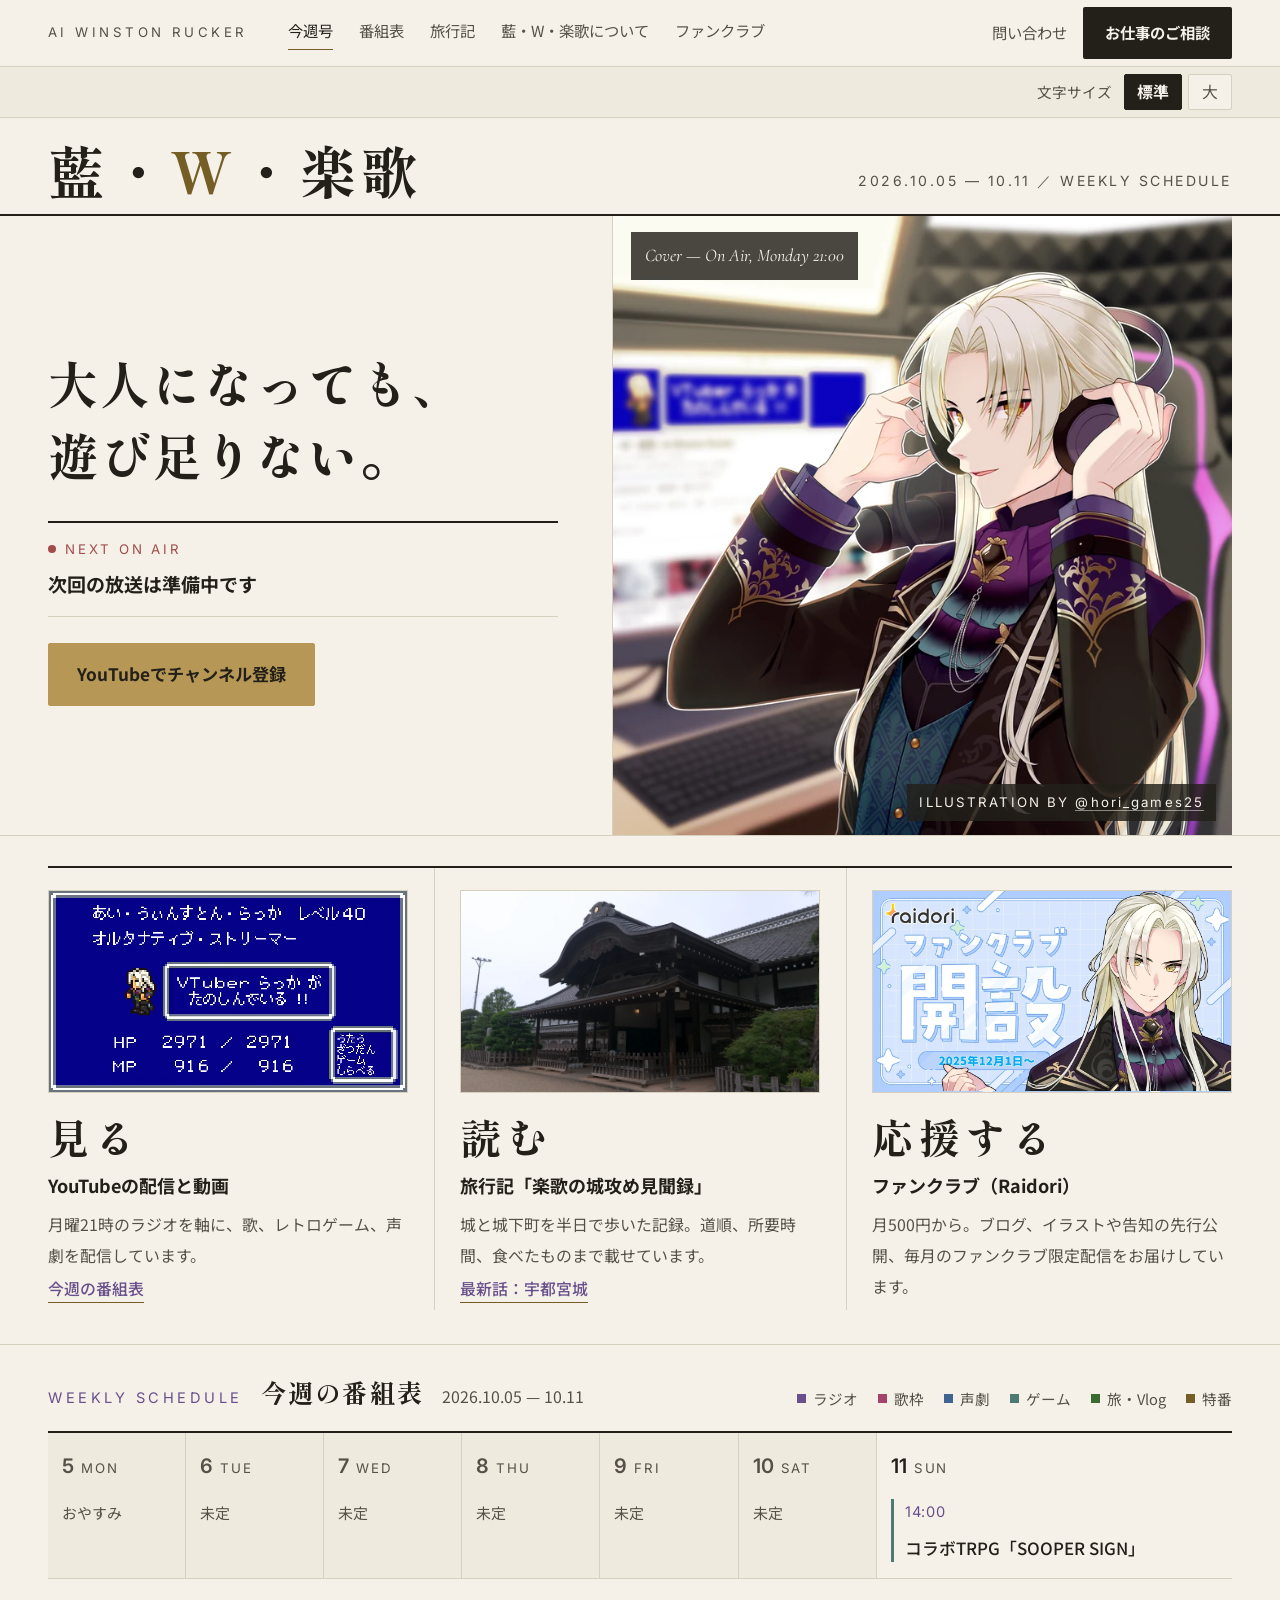
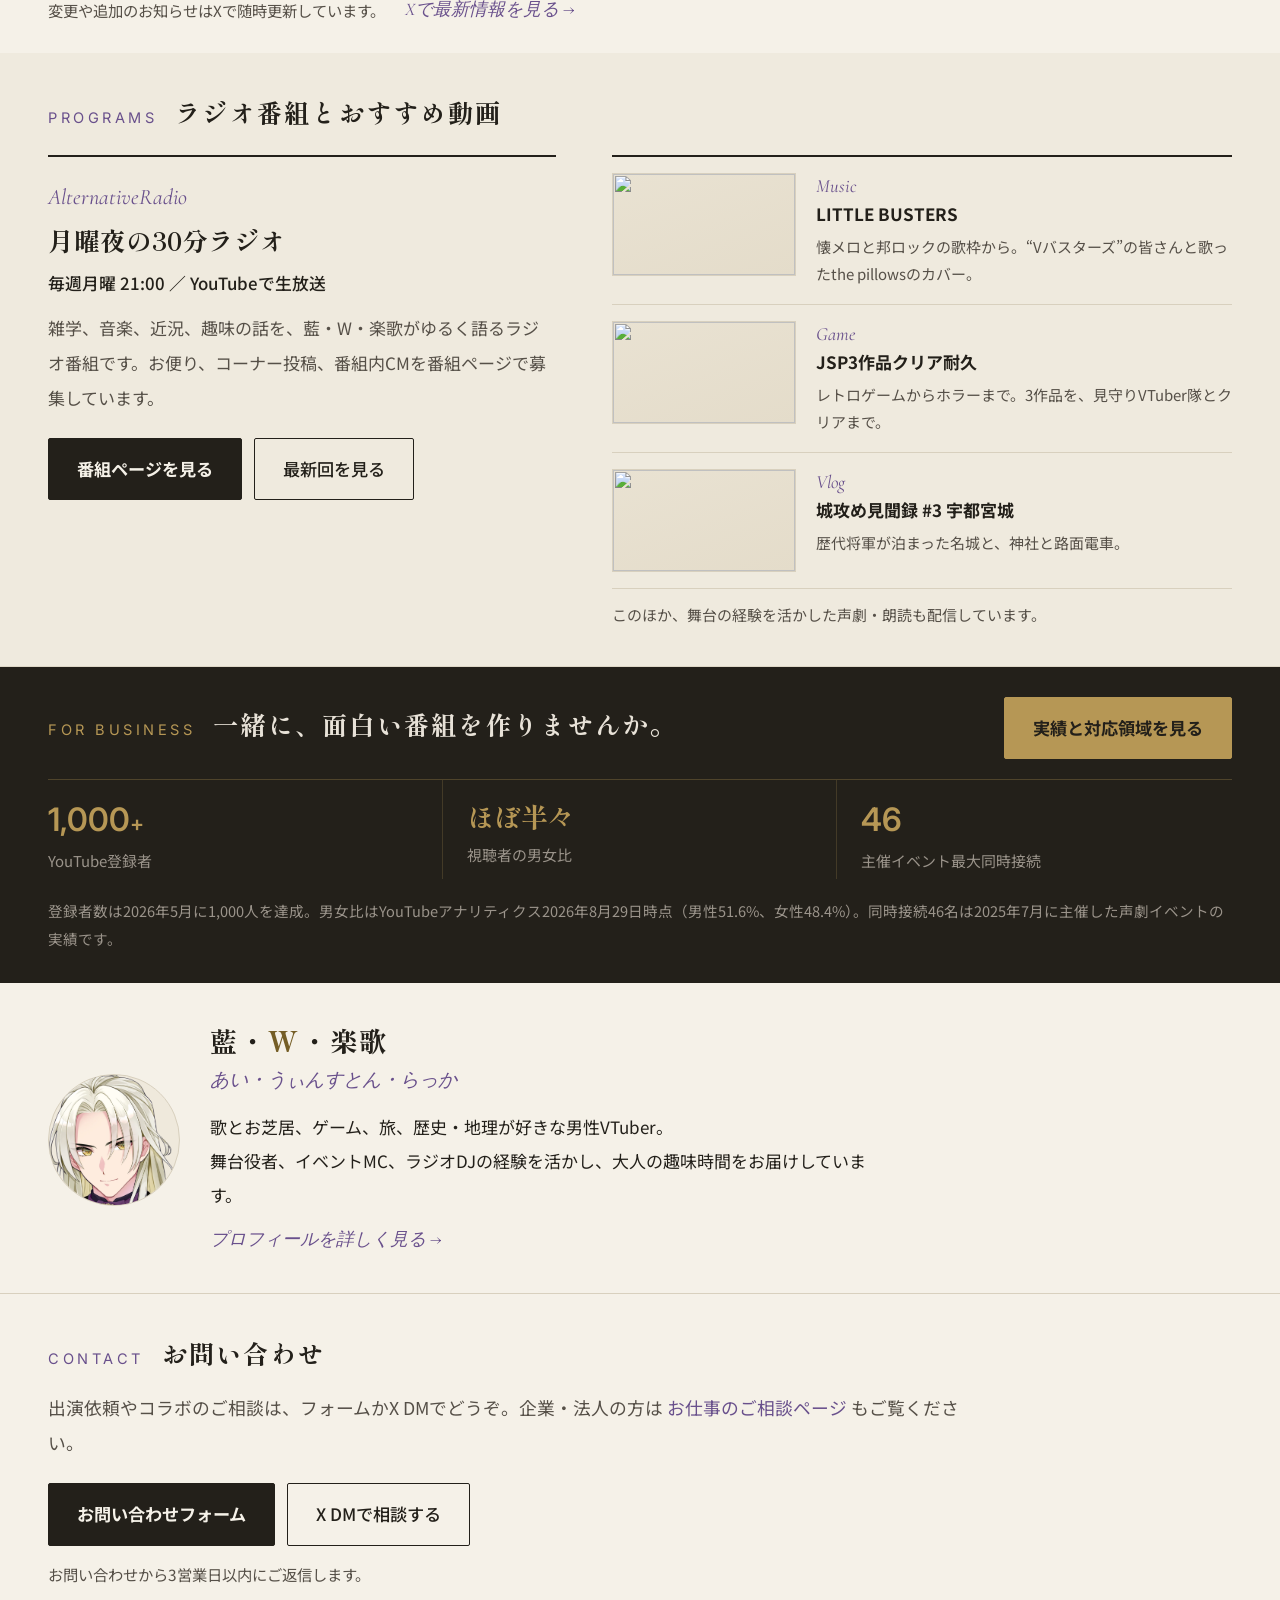
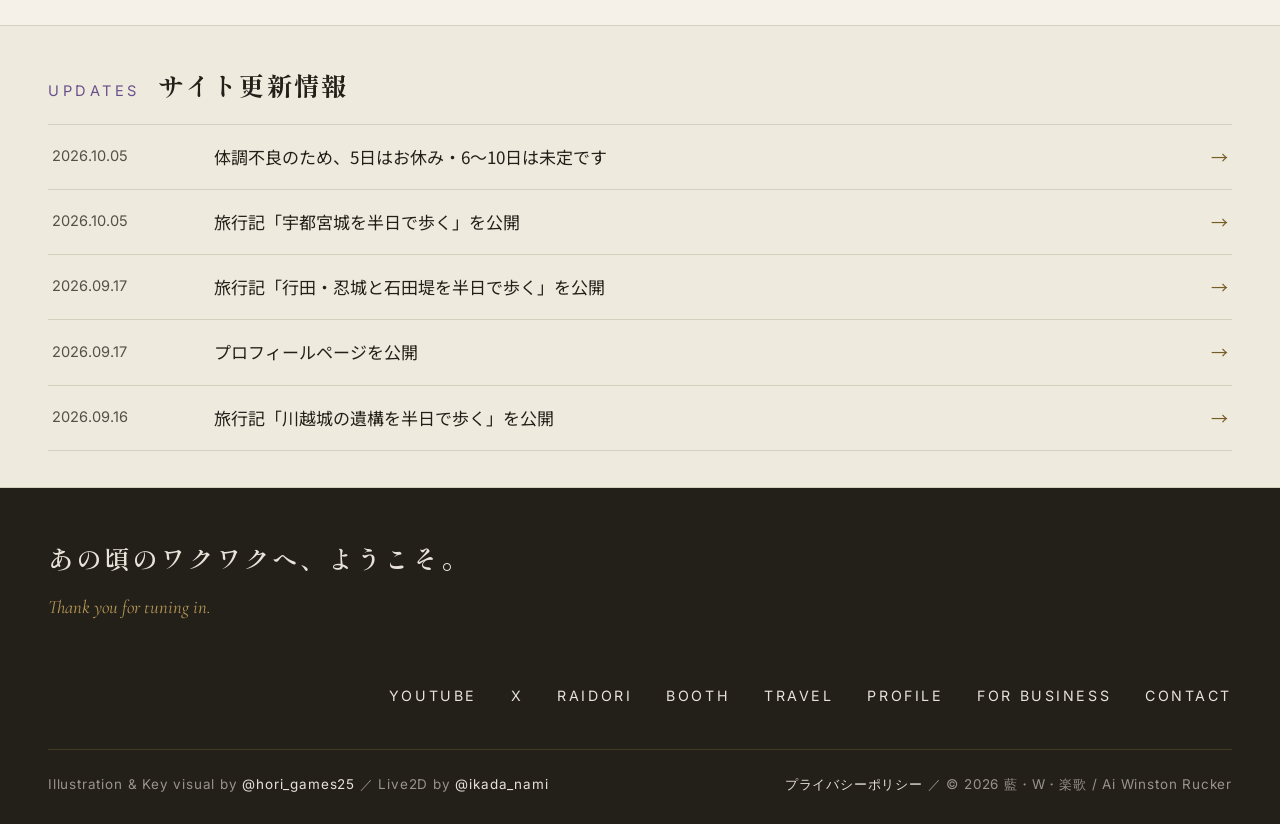
==== index.html @ 5902a78f "トップの見出し「番組と連載」を「ラジオ番組とおすすめ動画」に変更 Co-Authored-By: Claude Opus 5.5 <noreply@anthropic.com> Claude-Sess" ====
<!DOCTYPE html>
<html lang="ja">
<head>
<meta charset="UTF-8">
<meta name="viewport" content="width=device-width, initial-scale=1.0">

<!-- Google tag (gtag.js) -->
<script async src="https://www.googletagmanager.com/gtag/js?id=G-VVWD41VGYM"></script>
<script>
  window.dataLayer = window.dataLayer || [];
  function gtag(){ dataLayer.push(arguments); }
  gtag('js', new Date());
  gtag('config', 'G-VVWD41VGYM');
</script>

<title>藍・W・楽歌 Official Site ｜ 大人になっても、遊び足りない。</title>
<meta name="description" content="藍・W・楽歌（Ai Winston Rucker）は、ラジオ、ロックンロール、レトロゲーム、旅、歴史・地理をテーマに活動する男性VTuber / Virtual Entertainer。舞台役者、イベントMC、インターネットラジオDJの経験を活かし、大人の趣味時間を届けています。">
<link rel="canonical" href="https://iwrv.net/">

<link rel="icon" href="/favicon.ico" sizes="any">
<link rel="icon" type="image/png" sizes="32x32" href="/images/favicon-32x32.png">
<link rel="icon" type="image/png" sizes="512x512" href="/images/favicon.png">
<link rel="apple-touch-icon" sizes="180x180" href="/images/apple-touch-icon.png">

<meta property="og:type" content="website">
<meta property="og:title" content="藍・W・楽歌 Official Site ｜ 大人になっても、遊び足りない。">
<meta property="og:description" content="仕事終わりに、少しだけ寄り道を。歌、ラジオ、レトロゲーム、旅、歴史・地理を届けるVTuber・藍・W・楽歌の公式サイト。">
<meta property="og:image" content="https://iwrv.net/images/ogp-2026.jpg">
<meta property="og:image:width" content="1200">
<meta property="og:image:height" content="630">
<meta property="og:url" content="https://iwrv.net/">
<meta name="twitter:image" content="https://iwrv.net/images/ogp-2026.jpg">
<meta property="og:image:alt" content="ヘッドホンを付けてラジオ収録中の藍・W・楽歌">
<meta name="twitter:card" content="summary_large_image">
<meta name="twitter:site" content="@i_w_r_v">

<link rel="preconnect" href="https://fonts.googleapis.com">
<link rel="preconnect" href="https://fonts.gstatic.com" crossorigin>
<link href="https://fonts.googleapis.com/css2?family=Shippori+Mincho:wght@600;700;800&family=Cormorant+Garamond:ital,wght@0,500;0,600;1,400;1,500&family=Noto+Sans+JP:wght@400;500;700&family=Inter:wght@400;500;600;700&display=swap" rel="stylesheet">
<link rel="preload" as="image" href="images/cover-radio.webp" imagesrcset="images/cover-radio-sp.webp 760w, images/cover-radio.webp 1400w" imagesizes="(max-width:760px) 100vw, 44vw" fetchpriority="high">
<script>
/* 描画前に保存済みの文字サイズを当てる（切替時のちらつき防止） */
(function(){try{var v=localStorage.getItem('awr-fontsize');
if(v==='l')document.documentElement.setAttribute('data-fontsize','l');}catch(e){}})();
</script>
<link rel="stylesheet" href="assets/site.css">

<script type="application/ld+json">
{
  "@context": "https://schema.org",
  "@graph": [
    {
      "@type": "WebSite",
      "name": "藍・W・楽歌 Official Site",
      "alternateName": "大人になっても、遊び足りない。",
      "url": "https://iwrv.net/",
      "description": "藍・W・楽歌（Ai Winston Rucker）の公式サイト。ラジオ、ロックンロール、レトロゲーム、旅、歴史・地理をテーマに活動するVTuber / Virtual Entertainer。"
    },
    {
      "@type": "Person",
      "name": "藍・W・楽歌",
      "alternateName": "Ai Winston Rucker",
      "jobTitle": "Virtual Entertainer / VTuber",
      "url": "https://iwrv.net/",
      "image": "https://iwrv.net/images/ogp-2026.jpg",
      "description": "ラジオ、歌、レトロゲーム、旅、歴史・地理をテーマに活動する男性VTuber。舞台役者、イベントMC、インターネットラジオDJの経験を持つ。",
      "knowsAbout": ["ラジオ番組","音楽","レトロゲーム","声劇","日本史","地理","旅行"],
      "sameAs": [
        "https://x.com/i_w_r_v",
        "https://www.youtube.com/@i_w_r_v",
        "https://raidori.com/@i_w_r_v",
        "https://iwr-v.booth.pm/",
        "https://a1wruck3r2025.wixsite.com/irwv"
      ]
    },
    {
      "@type": "RadioSeries",
      "name": "AlternativeRadio",
      "url": "https://a1wruck3r2025.wixsite.com/irwv",
      "description": "毎週月曜21:00からYouTubeで生放送。雑学、音楽、近況、趣味の話をお届けする30分のトーク番組。"
    }
  ]
}
</script>
</head>

<body data-base="">

<a class="sr-only" href="#main">本文へスキップ</a>

<!-- ============ ナビ ============ -->
<header class="nav" id="siteNav" data-open="false">
  <div class="wrap nav-inner">
    <a class="nav-brand" href="/">AI WINSTON RUCKER</a>
    <button class="burger" type="button" aria-label="メニューを開く" aria-expanded="false" aria-controls="navMenu">
      <span></span><span></span><span></span>
    </button>
    <nav class="nav-menu" id="navMenu" aria-label="メインメニュー">
      <a href="#top" aria-current="page">今週号</a>
      <a href="#programme">番組表</a>
      <a href="travel/">旅行記</a>
      <a href="profile/">藍・W・楽歌について</a>
      <a href="https://raidori.com/@i_w_r_v" target="_blank" rel="noopener" data-analytics-event="raidori_nav_click">ファンクラブ</a>
      <a class="only-sp" href="business/" data-analytics-event="business_navsp_click">お仕事のご相談</a>
    </nav>
    <div class="nav-right">
      <a class="plain" href="#contact">問い合わせ</a>
      <a class="nav-cta" href="business/" data-analytics-event="business_nav_click">お仕事のご相談</a>
    </div>
  </div>
</header>

<!-- ============ 文字サイズ切替 ============ -->
<div class="fontsize-bar">
  <div class="wrap fontsize-inner">
    <span class="fontsize-label" id="fsLabel">文字サイズ</span>
    <div class="fontsize-ctrl" role="group" aria-labelledby="fsLabel">
      <button type="button" class="fs-btn" data-fontsize="m" aria-pressed="true">標準</button>
      <button type="button" class="fs-btn" data-fontsize="l" aria-pressed="false">大</button>
    </div>
  </div>
</div>

<main id="main">

<!-- ============ マストヘッド ============ -->
<section class="wrap masthead" id="top">
  <div class="masthead-inner">
    <h1>藍・<b>W</b>・楽歌</h1>
    <p class="issue" id="issueRange">2026.10.05 — 10.11 ／ WEEKLY SCHEDULE</p>
  </div>
</section>

<!-- ============ 表紙（一言・絵・主ボタン・次の放送だけ） ============ -->
<section class="wrap cover cover-top" aria-labelledby="coverTitle" data-hide-sticky>
  <div class="cover-copy">
    <h2 id="coverTitle">大人になっても、<br>遊び足りない。</h2>
    <div class="next-onair">
      <p class="lbl"><span class="lamp" aria-hidden="true"></span><span class="cap">NEXT ON AIR</span></p>
      <p class="val" id="nextOnAir">10.11 日 14:00 ／ コラボTRPG「SOOPER SIGN」</p>
    </div>
    <div class="cover-actions">
      <a class="btn btn-solid" href="https://www.youtube.com/@i_w_r_v?sub_confirmation=1" target="_blank" rel="noopener" data-analytics-event="youtube_subscribe_cover_click">YouTubeでチャンネル登録</a>
    </div>
  </div>

  <figure class="cover-photo">
    <picture>
      <source type="image/webp" srcset="images/cover-radio-sp.webp 760w, images/cover-radio.webp 1400w" sizes="(max-width:760px) 100vw, 44vw">
      <img src="images/cover-radio.jpg" srcset="images/cover-radio-sp.jpg 760w, images/cover-radio.jpg 1400w" sizes="(max-width:760px) 100vw, 44vw"
           width="1400" height="1400" fetchpriority="high" decoding="async"
           alt="スタジオでヘッドホンを直す藍・W・楽歌">
    </picture>
    <p class="cover-credit">ILLUSTRATION BY <a href="https://x.com/hori_games25" target="_blank" rel="noopener">@hori_games25</a></p>
    <figcaption class="cover-cap">Cover — On Air, Monday 21:00</figcaption>
  </figure>
</section>

<!-- ============ 3つの入口 ============ -->
<section class="wrap doors" id="doors" aria-labelledby="doorsTitle">
  <h2 class="sr-only" id="doorsTitle">藍・W・楽歌の楽しみ方</h2>
  <ul class="doors-list">
    <li class="door">
      <div class="door-fig"><img src="images/youtube-channel-art.webp" width="1200" height="675" loading="lazy" decoding="async" alt=""></div>
      <div class="door-body">
        <h3 class="door-verb">見る</h3>
        <p class="door-title"><a class="door-link" href="https://www.youtube.com/@i_w_r_v" target="_blank" rel="noopener" data-analytics-event="youtube_archive_click">YouTubeの配信と動画</a></p>
        <p class="door-text">月曜21時のラジオを軸に、歌、レトロゲーム、声劇を配信しています。</p>
        <a class="door-sub" href="#programme" data-analytics-event="entrance_schedule_click">今週の番組表</a>
      </div>
    </li>
    <li class="door">
      <div class="door-fig"><img src="images/castle/kawagoe/01-honmaru-goten.webp" width="1600" height="900" loading="lazy" decoding="async" alt=""></div>
      <div class="door-body">
        <h3 class="door-verb">読む</h3>
        <p class="door-title"><a class="door-link" href="travel/" data-analytics-event="travel_index_click">旅行記「楽歌の城攻め見聞録」</a></p>
        <p class="door-text">城と城下町を半日で歩いた記録。道順、所要時間、食べたものまで載せています。</p>
        <a class="door-sub" href="travel/castle/utsunomiya/" data-analytics-event="entrance_travel_latest_click">最新話：宇都宮城</a>
      </div>
    </li>
    <li class="door">
      <div class="door-fig"><img src="images/raidori-fanclub.webp" width="1200" height="675" loading="lazy" decoding="async" alt=""></div>
      <div class="door-body">
        <h3 class="door-verb">応援する</h3>
        <p class="door-title"><a class="door-link" href="https://raidori.com/@i_w_r_v" target="_blank" rel="noopener" data-analytics-event="raidori_cover_click">ファンクラブ（Raidori）</a></p>
        <p class="door-text">月500円から。ブログ、イラストや告知の先行公開、毎月のファンクラブ限定配信をお届けしています。</p>
      </div>
    </li>
  </ul>
</section>

<!-- ============ 番組表 ============ -->
<section class="wrap programme" id="programme" aria-labelledby="programmeTitle">
  <div class="sec-head" style="margin-bottom:18px;">
    <span class="eyebrow">Weekly Schedule</span>
    <h2 class="sec-title" id="programmeTitle">今週の番組表</h2>
    <span class="sec-note" id="weekPeriod">2026.10.05 — 10.11</span>
    <span class="legend">
      <span><i class="sw-radio" aria-hidden="true"></i>ラジオ</span>
      <span><i class="sw-sing" aria-hidden="true"></i>歌枠</span>
      <span><i class="sw-act" aria-hidden="true"></i>声劇</span>
      <span><i class="sw-game" aria-hidden="true"></i>ゲーム</span>
      <span><i class="sw-vlog" aria-hidden="true"></i>旅・Vlog</span>
      <span><i class="sw-sp" aria-hidden="true"></i>特番</span>
    </span>
  </div>

  <!-- PC：7列（放送のない日は細い列）。JSON取得失敗時はこの初期値がそのまま残る -->
  <div class="week" id="week">
    <div class="day off"><div class="day-head"><span class="d">5</span><span class="w">MON</span></div>
      <p class="off-txt">おやすみ</p></div>
    <div class="day off"><div class="day-head"><span class="d">6</span><span class="w">TUE</span></div>
      <p class="off-txt">未定</p></div>
    <div class="day off"><div class="day-head"><span class="d">7</span><span class="w">WED</span></div>
      <p class="off-txt">未定</p></div>
    <div class="day off"><div class="day-head"><span class="d">8</span><span class="w">THU</span></div>
      <p class="off-txt">未定</p></div>
    <div class="day off"><div class="day-head"><span class="d">9</span><span class="w">FRI</span></div>
      <p class="off-txt">未定</p></div>
    <div class="day off"><div class="day-head"><span class="d">10</span><span class="w">SAT</span></div>
      <p class="off-txt">未定</p></div>
    <div class="day"><div class="day-head"><span class="d">11</span><span class="w">SUN</span></div>
      <div class="prog game"><div class="time">14:00</div><div class="ttl">コラボTRPG「SOOPER SIGN」</div></div></div>
  </div>

  <!-- スマホ：放送のある日だけ並べ、おやすみ・未定は最後の1行にまとめる -->
  <ul class="week-list" id="weekList">
    <li><div class="row"><span class="date">11</span><span class="dow">SUN</span><span class="time">14:00</span><span class="ttl">コラボTRPG「SOOPER SIGN」</span><span class="dot sw-game" aria-hidden="true"></span></div></li>
    <li class="off rest"><div class="row"><span class="lbl">ほかの日</span><span class="ttl">5日 おやすみ ／ 6〜10日 未定</span></div></li>
  </ul>

  <div class="programme-foot">
    <p>変更や追加のお知らせはXで随時更新しています。</p>
    <a class="more" href="https://x.com/i_w_r_v" target="_blank" rel="noopener" data-analytics-event="x_schedule_click">Xで最新情報を見る</a>
  </div>
</section>

<!-- ============ ラジオ番組とおすすめ動画（看板番組・連載・おすすめを統合） ============ -->
<section class="section tint wrap" id="radio" aria-labelledby="radioTitle">
  <div class="sec-head" style="margin-bottom:22px;">
    <span class="eyebrow">Programs</span>
    <h2 class="sec-title" id="radioTitle">ラジオ番組とおすすめ動画</h2>
  </div>
  <div class="shows">
    <div class="show-main">
      <p class="en">AlternativeRadio</p>
      <h3>月曜夜の30分ラジオ</h3>
      <p class="show-when">毎週月曜 21:00 ／ YouTubeで生放送</p>
      <p class="body">雑学、音楽、近況、趣味の話を、藍・W・楽歌がゆるく語るラジオ番組です。お便り、コーナー投稿、番組内CMを番組ページで募集しています。</p>
      <div class="cover-actions">
        <a class="btn btn-ink" href="https://a1wruck3r2025.wixsite.com/irwv" target="_blank" rel="noopener" data-analytics-event="radio_program_click">番組ページを見る</a>
        <a class="btn btn-line" href="https://www.youtube.com/@i_w_r_v" target="_blank" rel="noopener" data-analytics-event="radio_youtube_click">最新回を見る</a>
      </div>
    </div>
    <div class="show-side">
      <ul class="show-list">
        <li>
          <a class="card-link show" href="https://youtu.be/zljBCXmJz9M" target="_blank" rel="noopener" data-analytics-event="recommend_littlebusters_click">
            <div class="thumb"><img src="https://i.ytimg.com/vi/zljBCXmJz9M/hqdefault.jpg" width="480" height="360" loading="lazy" decoding="async" alt=""></div>
            <div>
              <p class="en">Music</p>
              <h3>LITTLE BUSTERS</h3>
              <p class="body">懐メロと邦ロックの歌枠から。“Vバスターズ”の皆さんと歌ったthe pillowsのカバー。</p>
            </div>
          </a>
        </li>
        <li>
          <a class="card-link show" href="https://youtu.be/Vt88WMTThaM" target="_blank" rel="noopener" data-analytics-event="recommend_jsp_click">
            <div class="thumb"><img src="https://i.ytimg.com/vi/Vt88WMTThaM/hqdefault.jpg" width="480" height="360" loading="lazy" decoding="async" alt=""></div>
            <div>
              <p class="en">Game</p>
              <h3>JSP3作品クリア耐久</h3>
              <p class="body">レトロゲームからホラーまで。3作品を、見守りVTuber隊とクリアまで。</p>
            </div>
          </a>
        </li>
        <li>
          <a class="card-link show" href="travel/castle/utsunomiya/" data-analytics-event="recommend_vlog_utsunomiya_click">
            <div class="thumb"><img src="https://i.ytimg.com/vi/EUsGtOLwHx0/hqdefault.jpg" width="480" height="360" loading="lazy" decoding="async" alt=""></div>
            <div>
              <p class="en">Vlog</p>
              <h3>城攻め見聞録 #3 宇都宮城</h3>
              <p class="body">歴代将軍が泊まった名城と、神社と路面電車。</p>
            </div>
          </a>
        </li>
      </ul>
      <p class="show-note">このほか、舞台の経験を活かした声劇・朗読も配信しています。</p>
    </div>
  </div>
</section>

<!-- ============ 企業向け帯 ============ -->
<section class="band-dark" aria-labelledby="bizBandTitle">
  <div class="wrap" style="padding-top:30px; padding-bottom:30px;">
    <div class="sec-head" style="margin-bottom:20px;">
      <span class="eyebrow">For Business</span>
      <h2 class="sec-title" id="bizBandTitle" style="color:var(--text-d);">一緒に、面白い番組を作りませんか。</h2>
      <a class="btn btn-solid biz-btn" href="business/" data-analytics-event="business_band_click">実績と対応領域を見る</a>
    </div>
    <div class="stats stats-3">
      <div class="stat"><p class="v">1,000<span style="font-size:.66em;">+</span></p><p class="k">YouTube登録者</p></div>
      <div class="stat"><p class="v jp">ほぼ半々</p><p class="k">視聴者の男女比</p></div>
      <div class="stat"><p class="v">46</p><p class="k">主催イベント最大同時接続</p></div>
    </div>
    <p class="band-note">登録者数は2026年5月に1,000人を達成。男女比はYouTubeアナリティクス2026年8月29日時点（男性51.6%、女性48.4%）。同時接続46名は2025年7月に主催した声劇イベントの実績です。</p>
  </div>
</section>

<!-- ============ プロフィール（詳しくは /profile/） ============ -->
<section class="section wrap profile-mini" id="profile" aria-labelledby="profileTitle">
  <div class="profile-avatar">
    <img src="images/face.webp" width="683" height="720" loading="lazy" decoding="async" alt="藍・W・楽歌の顔">
  </div>
  <div>
    <h2 class="profile-name" id="profileTitle">藍・<b>W</b>・楽歌</h2>
    <p class="profile-kana">あい・うぃんすとん・らっか</p>
    <p class="profile-mini-lead">歌とお芝居、ゲーム、旅、歴史・地理が好きな男性VTuber。<br>舞台役者、イベントMC、ラジオDJの経験を活かし、大人の趣味時間をお届けしています。</p>
    <p class="profile-mini-more"><a class="more" href="profile/" data-analytics-event="profile_page_click">プロフィールを詳しく見る</a></p>
  </div>
</section>

<!-- ============ 問い合わせ ============ -->
<section class="section wrap" id="contact" aria-labelledby="contactTitle">
  <div class="sec-head" style="margin-bottom:16px;">
    <span class="eyebrow">Contact</span>
    <h2 class="sec-title" id="contactTitle">お問い合わせ</h2>
  </div>
  <p class="contact-lead">出演依頼やコラボのご相談は、フォームかX DMでどうぞ。企業・法人の方は <a href="business/">お仕事のご相談ページ</a> もご覧ください。</p>
  <div class="cover-actions" style="margin-top:22px;">
    <a class="btn btn-ink" href="https://forms.gle/tPc6XtXfbnA2iaT76" target="_blank" rel="noopener" data-analytics-event="contact_form_click">お問い合わせフォーム</a>
    <a class="btn btn-line" href="https://x.com/i_w_r_v" target="_blank" rel="noopener" data-analytics-event="contact_x_dm_click">X DMで相談する</a>
  </div>
  <p style="font-size:.902rem; color:var(--muted-p); margin-top:14px;">お問い合わせから3営業日以内にご返信します。</p>
</section>

<!-- ============ 更新情報 ============ -->
<section class="section updates wrap" id="site-updates" aria-labelledby="updatesTitle">
  <div class="sec-head" style="margin-bottom:18px;">
    <span class="eyebrow">Updates</span>
    <h2 class="sec-title" id="updatesTitle">サイト更新情報</h2>
  </div>
  <ul class="updates-list" id="updatesList">
    <li><a href="#programme"><time datetime="2026-10-05">2026.10.05</time><span>体調不良のため、5日はお休み・6〜10日は未定です</span><span class="arrow" aria-hidden="true">→</span></a></li>
    <li><a href="travel/castle/utsunomiya/"><time datetime="2026-10-05">2026.10.05</time><span>旅行記「宇都宮城を半日で歩く」を公開</span><span class="arrow" aria-hidden="true">→</span></a></li>
    <li><a href="travel/castle/oshi/"><time datetime="2026-09-17">2026.09.17</time><span>旅行記「行田・忍城と石田堤を半日で歩く」を公開</span><span class="arrow" aria-hidden="true">→</span></a></li>
    <li><a href="profile/"><time datetime="2026-09-17">2026.09.17</time><span>プロフィールページを公開</span><span class="arrow" aria-hidden="true">→</span></a></li>
    <li><a href="travel/castle/kawagoe/"><time datetime="2026-09-16">2026.09.16</time><span>旅行記「川越城の遺構を半日で歩く」を公開</span><span class="arrow" aria-hidden="true">→</span></a></li>
  </ul>
</section>

</main>

<!-- ============ フッター ============ -->
<footer class="foot">
  <div class="wrap">
    <div class="foot-top">
      <div>
        <p class="foot-copy">あの頃のワクワクへ、ようこそ。</p>
        <p class="foot-en">Thank you for tuning in.</p>
      </div>
      <nav class="foot-links" aria-label="フッターメニュー">
        <a href="https://www.youtube.com/@i_w_r_v" target="_blank" rel="noopener" data-analytics-event="youtube_footer_click">YouTube</a>
        <a href="https://x.com/i_w_r_v" target="_blank" rel="noopener" data-analytics-event="x_footer_click">X</a>
        <a href="https://raidori.com/@i_w_r_v" target="_blank" rel="noopener" data-analytics-event="raidori_footer_click">Raidori</a>
        <a href="https://iwr-v.booth.pm/" target="_blank" rel="noopener" data-analytics-event="booth_footer_click">BOOTH</a>
        <a href="travel/" data-analytics-event="travel_footer_click">Travel</a>
        <a href="profile/" data-analytics-event="profile_footer_click">Profile</a>
        <a href="business/" data-analytics-event="business_footer_click">For Business</a>
        <a href="#contact" data-analytics-event="contact_footer_click">Contact</a>
      </nav>
    </div>
    <div class="foot-bottom">
      <span>Illustration &amp; Key visual by <a href="https://x.com/hori_games25" target="_blank" rel="noopener" data-analytics-event="illustrator_keyvisual_click">@hori_games25</a> ／ Live2D by <a href="https://x.com/ikada_nami" target="_blank" rel="noopener">@ikada_nami</a></span>
      <span><a href="privacy/">プライバシーポリシー</a> ／ © 2026 藍・W・楽歌 / Ai Winston Rucker</span>
    </div>
  </div>
</footer>

<!-- ============ スマホ固定CTA ============ -->
<div class="sticky-cta">
  <a class="btn btn-ink" href="https://www.youtube.com/@i_w_r_v/streams" target="_blank" rel="noopener" data-analytics-event="youtube_sticky_click">今週の放送を見る</a>
  <a class="btn btn-line" href="business/" data-analytics-event="business_sticky_click">お仕事のご相談</a>
</div>

<script src="assets/site.js" defer></script>
</body>
</html>
---- assets/site.css ----
@charset "UTF-8";
/* ==========================================================================
   藍・W・楽歌 Official Site — 共通スタイル
   週刊番組誌レイアウト（トップ / 企業向けページ 共通）
   ========================================================================== */

:root{
  /* 紙面 */
  --paper:      #F5F1E8;
  --paper-2:    #EFEADE;
  --paper-3:    #E4DCCA;
  --ink:        #23201A;
  --muted-p:    #565048;   /* 紙面の副次テキスト（紙地7.07:1 / tint 6.63:1） */
  --hair-p:     #D8D0BE;

  /* ダーク面 */
  --dark:       #23201A;
  --dark-2:     #1B1915;
  --text-d:     #E8E2D8;
  --muted-d:    #9A938A;
  --hair-d:     rgba(182,151,85,.30);
  --hair-d-2:   rgba(182,151,85,.22);

  /* アクセント */
  --purple:     #69508C;
  --gold:       #B69755;   /* ダーク面・塗りボタン用 */
  --gold-ink:   #755E26;   /* 紙面の文字・細い線用（紙地5.50:1 / tint 5.17:1 / paper-3 4.55:1） */
  --rose:       #A3456B;   /* 番組表：歌枠（紙地で5.15:1） */
  --blue:       #3F6491;   /* 番組表：声劇（紙地で5.41:1） */
  --moss:       #3A6B30;   /* 番組表：旅・Vlog（紙地で5.60:1） */
  --teal:       #4F7A73;
  --danger-p:   #A34B4B;   /* 紙面のOn Air赤（紙地で5.1:1） */
  --danger-d:   #CE7676;   /* ダーク面のOn Air赤 */

  --f-mincho: "Shippori Mincho", "Yu Mincho", "YuMincho", serif;
  --f-en:     "Cormorant Garamond", Georgia, serif;
  --f-body:   "Noto Sans JP", system-ui, sans-serif;
  --f-num:    "Inter", system-ui, sans-serif;

  --container: 1440px;
  --pad: 48px;
}

*{ box-sizing:border-box; }
/* 文字サイズ：既定は「標準」（17px）。ヘッダーの切替ボタンで「大」に変わる */
html{ scroll-behavior:smooth; font-size:106.25%; }
html[data-fontsize="m"]{ font-size:106.25%; } /* 標準 17px */
html[data-fontsize="l"]{ font-size:125%; }    /* 大   20px */
body{
  margin:0; background:var(--paper); color:var(--ink);
  font-family:var(--f-body); font-weight:400; line-height:1.9;
  -webkit-font-smoothing:antialiased;
  overflow-x:hidden;
}
img{ max-width:100%; display:block; }
a{ color:var(--purple); text-decoration:none; }
a:hover{ color:var(--gold-ink); }
h1,h2,h3,h4{ margin:0; line-height:1.5; font-weight:700; }
p{ margin:0; }
ul{ margin:0; padding:0; list-style:none; }
::selection{ background:var(--purple); color:#fff; }
:focus-visible{ outline:2px solid var(--gold-ink); outline-offset:3px; }

.wrap{ max-width:var(--container); margin-inline:auto; padding-inline:var(--pad); }
/* 固定ヘッダーぶん、アンカー着地位置を下げる */
section[id], [id]:target{ scroll-margin-top:80px; }
.sr-only{
  position:absolute; width:1px; height:1px; padding:0; margin:-1px;
  overflow:hidden; clip:rect(0 0 0 0); white-space:nowrap; border:0;
}
/* キーボード操作時だけ姿を現すスキップリンク（WCAG 2.4.7） */
a.sr-only:focus, a.sr-only:focus-visible{
  position:fixed; left:12px; top:12px; z-index:200;
  width:auto; height:auto; margin:0; padding:12px 18px; overflow:visible; clip:auto;
  background:var(--paper); color:var(--ink); border:1px solid var(--ink);
  font-size:.99rem; font-weight:600;
}

/* ============ 文字サイズ切替バー ============ */
.fontsize-bar{ background:var(--paper-2); border-bottom:1px solid var(--hair-p); }
.fontsize-inner{ display:flex; align-items:center; justify-content:flex-end; gap:12px; padding-block:7px; }
.fontsize-label{ font-size:.858rem; color:var(--muted-p); }
.fontsize-ctrl{ display:flex; gap:6px; }
.fontsize-ctrl button{
  font-family:var(--f-body); font-size:.935rem; line-height:1;
  min-width:44px; min-height:36px; padding:8px 12px; cursor:pointer;
  background:var(--paper); color:var(--muted-p);
  border:1px solid var(--hair-p); border-radius:2px;
  transition:background .2s, color .2s, border-color .2s;
}
.fontsize-ctrl button:hover{ color:var(--ink); border-color:var(--ink); }
.fontsize-ctrl button[aria-pressed="true"]{
  background:var(--ink); color:var(--paper); border-color:var(--ink); font-weight:700;
}

/* 読む文章はゴシック（--f-body）を使う。明朝は横画が細く、加齢による
   細部コントラスト感度の低下を受けやすいため。見出し・誌名は明朝のまま。 */

/* 小見出しラベル */
.eyebrow{
  font-family:var(--f-num); font-size:.858rem; letter-spacing:.24em;
  color:var(--purple); text-transform:uppercase;
}
.sec-title{
  font-family:var(--f-mincho); font-size:1.5rem; font-weight:700; letter-spacing:.05em;
}
.sec-head{ display:flex; align-items:baseline; gap:18px; flex-wrap:wrap; }
.sec-note{ font-size:.935rem; color:var(--muted-p); }

/* ============ ナビ ============ */
.nav{
  position:sticky; top:0; z-index:100;
  background:var(--paper); border-bottom:1px solid var(--hair-p);
}
.nav-inner{ display:flex; align-items:center; gap:26px; height:66px; }
.nav-brand{
  font-family:var(--f-num); font-size:.78rem; letter-spacing:.26em;
  color:var(--muted-p); white-space:nowrap;
}
.nav-menu{ display:flex; gap:26px; margin-left:14px; }
.nav-menu a{ font-size:.902rem; color:var(--muted-p); white-space:nowrap; padding-bottom:3px; }
.nav-menu a:hover{ color:var(--ink); }
.nav-menu a[aria-current="page"]{ color:var(--ink); border-bottom:1px solid var(--gold-ink); }
.nav-right{ display:flex; align-items:center; gap:16px; margin-left:auto; }
.nav-right a.plain{ font-size:.902rem; color:var(--muted-p); white-space:nowrap; }
.nav-cta{
  background:var(--ink); color:var(--paper); font-size:.902rem; font-weight:700;
  padding:11px 22px; border-radius:2px; white-space:nowrap;
}
.nav-cta:hover{ background:#3A342A; color:var(--paper); }
.only-sp{ display:none; }
.burger{ display:none; margin-left:auto; background:none; border:0; padding:10px; cursor:pointer; }
.burger span{ display:block; width:22px; height:1.5px; background:var(--ink); margin:5px 0; transition:transform .3s, opacity .3s; }
.nav[data-open="true"] .burger span:nth-child(1){ transform:translateY(6.5px) rotate(45deg); }
.nav[data-open="true"] .burger span:nth-child(2){ opacity:0; }
.nav[data-open="true"] .burger span:nth-child(3){ transform:translateY(-6.5px) rotate(-45deg); }

/* ============ マストヘッド ============ */
.masthead{ padding-block:24px 16px; border-bottom:2px solid var(--ink); }
.masthead-inner{ display:flex; align-items:flex-end; gap:26px; flex-wrap:wrap; }
.masthead h1{
  font-family:var(--f-mincho); font-size:clamp(2.1rem,4.4vw,3.6rem); font-weight:800;
  letter-spacing:.1em; line-height:1; margin:0;
}
.masthead h1 b{ color:var(--gold-ink); font-weight:800; }
.issue{
  font-family:var(--f-num); font-size:.825rem; letter-spacing:.18em;
  color:var(--muted-p); margin-left:auto; padding-bottom:4px;
}

/* ============ 表紙 ============ */
.cover{ display:grid; grid-template-columns:1fr 620px; border-bottom:1px solid var(--hair-p); }
.cover-copy{ padding:32px var(--pad) 30px 0; display:flex; flex-direction:column; }
.cover-copy h1, .cover-copy h2{
  font-family:var(--f-mincho); font-size:clamp(1.7rem,3.1vw,2.75rem); font-weight:800;
  line-height:1.5; letter-spacing:.04em; margin-top:16px;
}
.cover-lead{ font-size:1.067rem; line-height:2.05; color:var(--muted-p); margin-top:18px; max-width:27em; }
.cover-actions{ display:flex; gap:12px; margin-top:28px; flex-wrap:wrap; }
.cover-photo{ position:relative; border-left:1px solid var(--hair-p); min-height:420px; }
.cover-photo img{ width:100%; height:100%; object-fit:cover; object-position:50% 22%; }
.cover-cap{
  position:absolute; left:18px; top:16px; background:rgba(35,32,26,.82); color:var(--paper);
  font-family:var(--f-en); font-style:italic; font-size:1.05rem; padding:7px 14px;
}
.cover-credit{
  position:absolute; right:16px; bottom:14px; background:rgba(35,32,26,.82); color:var(--paper);
  font-family:var(--f-num); font-size:.78rem; letter-spacing:.16em; padding:6px 12px;
}
.cover-credit a{ color:var(--paper); border-bottom:1px solid rgba(245,241,232,.5); }

/* トップの表紙：一言・次の放送・主ボタンだけを置く */
.cover-top .cover-copy{ justify-content:center; padding-block:40px; }
.cover-top .cover-photo{ margin:0; }
.cover-top .cover-photo picture{ display:block; height:100%; }
.cover-top .cover-copy h2{ font-size:clamp(2rem,3.9vw,3.3rem); line-height:1.45; margin-top:0; }
.next-onair{
  margin-top:30px; padding:14px 0 16px; max-width:30em;
  border-top:2px solid var(--ink); border-bottom:1px solid var(--hair-p);
}
.next-onair .lbl{ display:flex; align-items:center; gap:9px; }
.next-onair .lamp{ width:8px; height:8px; border-radius:50%; background:var(--danger-p); }
.next-onair .cap{ font-family:var(--f-num); font-size:.78rem; letter-spacing:.22em; color:var(--danger-p); }
.next-onair .val{ font-family:var(--f-body); font-size:1.12rem; font-weight:700; line-height:1.7; margin-top:6px; }
.cover-top .cover-actions{ margin-top:26px; }

/* ============ 3つの入口 ============ */
.doors{ padding-block:30px 34px; border-bottom:1px solid var(--hair-p); }
.doors-list{
  display:grid; grid-template-columns:repeat(3, minmax(0,1fr)); gap:0 52px;
  border-top:2px solid var(--ink);
}
.door{ position:relative; display:flex; flex-direction:column; padding:22px 0 6px; }
/* 列の間の罫線。3列とも同じ幅に保つため、余白ではなく線を置く */
.door + .door::before{
  content:""; position:absolute; left:-26px; top:0; bottom:0;
  border-left:1px solid var(--hair-p);
}
.door-fig{
  aspect-ratio:16/9; overflow:hidden; border:1px solid var(--hair-p);
  background:linear-gradient(172deg,#EFE9DC 0%,var(--paper-3) 100%);
  transition:border-color .25s;
}
.door-fig img{ width:100%; height:100%; object-fit:cover; }
.door:nth-child(1) .door-fig img{ image-rendering:pixelated; } /* チャンネルアートはドット絵なので、ぼかさずに縮める */
/* 動詞そのものを見出しにする。ここだけ大きく、ほかは静かに */
.door-verb{
  font-family:var(--f-mincho); font-size:2.4rem; font-weight:800;
  letter-spacing:.14em; line-height:1.25; margin-top:18px;
}
.door-title{ font-size:1.06rem; font-weight:700; margin-top:6px; }
.door-link{ color:var(--ink); }
.door-link::after{ content:""; position:absolute; inset:0; z-index:1; }
.door:hover .door-link{ color:var(--purple); }
.door:hover .door-fig{ border-color:var(--ink); }
.door-text{ font-size:.935rem; line-height:1.95; color:var(--muted-p); margin-top:8px; }
.door-sub{
  position:relative; z-index:2; align-self:flex-start; margin-top:12px;
  font-size:.935rem; font-weight:500; padding-bottom:2px; border-bottom:1px solid var(--gold-ink);
}

/* ============ ボタン ============ */
.btn{
  display:inline-flex; align-items:center; justify-content:center;
  font-size:1.012rem; font-weight:500; padding:14px 28px; border-radius:2px;
  transition:background .25s, color .25s, border-color .25s; min-height:48px;
}
.btn-solid{ background:var(--gold); color:var(--ink); border:1px solid var(--gold); font-weight:700; }
.btn-solid:hover{ background:#C6A86A; border-color:#C6A86A; color:var(--ink); }
.btn-line{ background:transparent; color:var(--ink); border:1px solid var(--ink); }
.btn-line:hover{ background:var(--ink); color:var(--paper); }
.btn-ink{ background:var(--ink); color:var(--paper); border:1px solid var(--ink); font-weight:700; }
.btn-ink:hover{ background:#3A342A; color:var(--paper); }
.btn-on-dark{ background:transparent; color:var(--text-d); border:1px solid rgba(182,151,85,.5); }
.btn-on-dark:hover{ border-color:var(--gold); color:var(--gold); }

/* ============ 番組表 ============ */
.programme{ padding-block:28px 26px; }
.legend{ margin-left:auto; display:flex; gap:20px; align-items:center; flex-wrap:wrap; }
.legend span{ display:flex; align-items:center; gap:7px; font-size:.858rem; color:var(--muted-p); }
.legend i{ width:9px; height:9px; display:block; }
.sw-radio{ background:var(--purple); }
.sw-sing{ background:var(--rose); }
.sw-act{ background:var(--blue); }
.sw-game{ background:var(--teal); }
.sw-vlog{ background:var(--moss); }
.sw-sp{ background:var(--gold-ink); }

/* 放送のある日を広く、おやすみ・未定の日は細い列にする */
.week{
  display:flex;
  border-top:2px solid var(--ink); border-bottom:1px solid var(--hair-p);
}
.day{ flex:3 1 0; min-width:0; padding:14px 14px 16px; border-right:1px solid var(--hair-p); overflow-wrap:anywhere; }
.day.off{ flex:1 1 0; background:var(--paper-2); }
.day:last-child{ border-right:0; }
.day-head{ display:flex; align-items:baseline; gap:7px; }
.day-head .d{ font-family:var(--f-num); font-size:1.18rem; font-weight:600; }
.day-head .w{ font-family:var(--f-num); font-size:.78rem; letter-spacing:.14em; color:var(--muted-p); }
.day.off .day-head .d{ color:var(--muted-p); }
.prog{ border-left:3px solid var(--purple); padding-left:11px; margin-top:14px; }
.prog.radio{ border-left-color:var(--purple); }
.prog.sing{ border-left-color:var(--rose); }
.prog.act{ border-left-color:var(--blue); }
.prog.game{ border-left-color:var(--teal); }
.prog.vlog{ border-left-color:var(--moss); }
.prog.sp{ border-left-color:var(--gold-ink); }
.prog .time{ font-family:var(--f-num); font-size:.858rem; color:var(--purple); letter-spacing:.06em; }
.prog .ttl{ font-family:var(--f-body); font-size:.99rem; font-weight:500; margin-top:6px; line-height:1.75; }
.prog .ttl a, .week-list .ttl a{ color:inherit; text-decoration:underline; text-decoration-color:var(--gold-ink); text-underline-offset:3px; }
.prog .gen{ font-size:.825rem; color:var(--muted-p); margin-top:7px; line-height:1.7; }
.day .off-txt{ margin-top:14px; font-family:var(--f-body); font-size:.88rem; color:var(--muted-p); }
.programme-foot{ display:flex; align-items:center; gap:20px; margin-top:14px; flex-wrap:wrap; }
.programme-foot p{ font-size:.902rem; color:var(--muted-p); }
.more{ font-family:var(--f-en); font-style:italic; font-size:1.05rem; color:var(--purple); }
.more::after{ content:" →"; }

/* スマホ用の番組表リスト（PCでは非表示） */
.week-list{ display:none; border-top:1px solid var(--hair-p); }
.week-list li{ border-bottom:1px solid var(--hair-p); }
/* 日付・曜日・時刻・番組名・色ドットの5列。放送のない日も同じ列に揃える */
.week-list .row{
  display:grid; grid-template-columns:1.7em 2.6em 3.6em minmax(0,1fr) 9px;
  gap:10px; align-items:baseline; padding:12px 0;
}
.week-list .date{
  font-family:var(--f-num); font-size:.946rem; font-weight:600;
  color:var(--ink); text-align:right; font-variant-numeric:tabular-nums;
}
.week-list .dow{ font-family:var(--f-num); font-size:.78rem; letter-spacing:.1em; color:var(--muted-p); }
.week-list .time{ font-family:var(--f-num); font-size:.858rem; color:var(--purple); font-variant-numeric:tabular-nums; }
.week-list .ttl{
  min-width:0; font-family:var(--f-body); font-size:.99rem; font-weight:500; line-height:1.7;
  /* 「AlternativeRadio」のような分割できない欧文が桁あふれを起こすため */
  overflow-wrap:anywhere;
}
.week-list .dot{ width:9px; height:9px; align-self:start; margin-top:6px; }
.week-list li.off .date{ color:var(--muted-p); font-weight:500; }
.week-list li.off .ttl{ color:var(--muted-p); font-weight:500; }
/* 放送のある日は大きく */
.week-list li:not(.off) .row{ padding:14px 0; }
.week-list li:not(.off) .date{ font-size:1.12rem; }
.week-list li:not(.off) .time{ font-weight:600; }
.week-list li:not(.off) .ttl{ font-size:1.034rem; font-weight:700; }
/* おやすみ・未定をまとめた1行 */
.week-list li.rest .row{ grid-template-columns:auto minmax(0,1fr); gap:14px; padding:11px 0; }
.week-list li.rest .lbl{ font-size:.825rem; color:var(--muted-p); white-space:nowrap; }
.week-list li.rest .ttl{ font-size:.935rem; }

/* ============ ダーク帯 ============ */
.band-dark{ background:var(--dark); color:var(--text-d); }
.band-dark a:not(.btn){ color:var(--gold); }
.band-dark a:not(.btn):hover{ color:#C6A86A; }
/* ボタンはどの面に置いても自前の配色を保つ（金地に金文字になる事故を防ぐ） */
.band-dark .btn-solid,
.band-dark .btn-solid:hover{ color:var(--ink); }
.band-dark .btn-on-dark{ color:var(--text-d); }
.band-dark .btn-on-dark:hover{ color:var(--gold); }
.band-dark .btn-ink,
.band-dark .btn-ink:hover{ color:var(--paper); }
.band-dark .btn-line{ color:var(--text-d); border-color:rgba(182,151,85,.5); }
.band-dark .btn-line:hover{ background:var(--gold); color:var(--ink); border-color:var(--gold); }
.band-dark .eyebrow{ color:var(--gold); }
.stats{ display:grid; grid-template-columns:repeat(5, minmax(0,1fr)); border-top:1px solid var(--hair-d); }
.stat{ padding:22px 24px 4px; border-right:1px solid var(--hair-d-2); }
.stat:first-child{ padding-left:0; }
.stat:last-child{ padding-right:0; border-right:0; }
.stat .v{ font-family:var(--f-num); font-size:1.9rem; font-weight:600; color:var(--gold); line-height:1.1; }
.stat .v.jp{ font-family:var(--f-mincho); font-size:1.6rem; font-weight:700; }
.stat .k{ font-size:.88rem; color:var(--muted-d); margin-top:9px; }
.stat .k small{ font-family:var(--f-num); font-size:.814rem; display:block; }
.band-note{ font-size:.858rem; color:var(--muted-d); margin-top:18px; line-height:1.9; }
.biz-btn{ margin-left:auto; }
.stats.stats-3{ grid-template-columns:repeat(3, minmax(0,1fr)); }
.stats.stats-3 .stat{ border-bottom:0; }

/* ============ 汎用セクション ============ */
.section{ padding-block:40px 36px; border-bottom:1px solid var(--hair-p); }
.section.tint{ background:var(--paper-2); box-shadow:0 0 0 100vmax var(--paper-2); clip-path:inset(0 -100vmax); }
.grid-4{ display:grid; grid-template-columns:repeat(4, minmax(0,1fr)); border-top:2px solid var(--ink); }
.grid-3{ display:grid; grid-template-columns:repeat(3, minmax(0,1fr)); border-top:2px solid var(--ink); }
.grid-5{ display:grid; grid-template-columns:repeat(5, minmax(0,1fr)); border-top:2px solid var(--ink); }
.cell{ padding:22px 24px 24px; border-right:1px solid var(--hair-p); }
.cell:first-child{ padding-left:0; }
.cell:last-child{ padding-right:0; border-right:0; }
.cell .en{ font-family:var(--f-en); font-style:italic; font-size:1.2rem; color:var(--purple); }
.cell h3{ font-family:var(--f-body); font-size:1rem; font-weight:700; margin-top:8px; }
.cell .body{ font-size:.935rem; line-height:2.05; color:var(--muted-p); margin-top:12px; }
.cell .step{ font-family:var(--f-num); font-size:.825rem; letter-spacing:.16em; color:var(--gold-ink); }

/* カード（フォーマット紹介） */
.cards{ display:grid; grid-template-columns:repeat(3, minmax(0,1fr)); gap:20px; }
.card{
  background:#fff; border:1px solid var(--hair-p); border-radius:4px;
  overflow:hidden; display:flex; flex-direction:column;
}
.card-fig{
  height:230px; background:linear-gradient(170deg,#F1ECE0,var(--paper-3));
  display:flex; align-items:flex-start; justify-content:center; overflow:hidden;
  border-bottom:1px solid var(--hair-p);
}
.card-fig img{ height:280px; width:auto; margin-top:-10px; }
.card-body{ padding:16px 18px 18px; }
.card-body .en{ font-family:var(--f-num); font-size:.78rem; letter-spacing:.18em; color:var(--purple); }
.card-body h3{ font-family:var(--f-body); font-size:1.06rem; font-weight:700; margin-top:8px; }
.card-body p{ font-size:.88rem; line-height:1.9; color:var(--muted-p); margin-top:8px; }

/* ============ ラジオ番組とおすすめ動画 ============ */
.shows{ display:grid; grid-template-columns:.9fr 1.1fr; gap:56px; align-items:start; }
.show-main{ border-top:2px solid var(--ink); padding-top:20px; }
.show-main .en{ font-family:var(--f-en); font-style:italic; font-size:1.3rem; color:var(--purple); }
.show-main h3{ font-family:var(--f-mincho); font-size:1.5rem; font-weight:700; margin-top:2px; }
.show-when{ font-size:.99rem; font-weight:500; margin-top:8px; }
.show-main .body{ font-size:1rem; line-height:2.05; color:var(--muted-p); margin-top:12px; max-width:34em; }
.show-main .cover-actions{ margin-top:22px; }
.show-list{ border-top:2px solid var(--ink); }
.show-list li{ border-bottom:1px solid var(--hair-p); }
.card-link.show{
  display:grid; grid-template-columns:184px minmax(0,1fr); gap:20px;
  align-items:start; padding:16px 0; color:inherit;
}
.show .thumb{ margin:0; }
.show .en{ font-family:var(--f-en); font-style:italic; font-size:1.1rem; color:var(--purple); line-height:1.4; }
.show h3{ font-family:var(--f-body); font-size:1rem; font-weight:700; margin-top:2px; transition:color .25s ease; }
.show .body{ font-size:.88rem; line-height:1.85; color:var(--muted-p); margin-top:6px; }
.show-note{ font-size:.88rem; color:var(--muted-p); margin-top:12px; }

/* サムネイル付きカード（バックナンバー） */
.cell .card-link{ display:block; color:inherit; }
.thumb{
  aspect-ratio:16/9; overflow:hidden; border:1px solid var(--hair-p);
  background:linear-gradient(160deg,#E9E2D2,var(--paper-3)); margin-bottom:14px;
}
.thumb img{ width:100%; height:100%; object-fit:cover; transition:transform .5s ease; }
.card-link:hover .thumb img{ transform:scale(1.04); }
.card-link:hover h3{ color:var(--purple); }
.cell .card-link h3{ transition:color .25s ease; }

/* 実績 */
.work .date{ font-family:var(--f-num); font-size:.858rem; letter-spacing:.1em; color:var(--purple); }
.work h3{ font-family:var(--f-body); font-size:1.18rem; font-weight:700; margin-top:9px; line-height:1.6; }
.work p{ font-size:.935rem; line-height:1.95; color:var(--muted-p); margin-top:12px; }
.work-stats{ display:flex; gap:24px; margin-top:16px; border-top:1px solid var(--hair-p); padding-top:14px; flex-wrap:wrap; }
.work-stats .v{ font-family:var(--f-num); font-size:1.5rem; font-weight:700; color:var(--gold-ink); }
.work-stats .v.jp{ font-family:var(--f-mincho); font-size:1.06rem; font-weight:700; }
.work-stats .k{ font-size:.825rem; color:var(--muted-p); margin-top:4px; }
.src{
  display:inline-block; margin-top:14px; font-family:var(--f-num); font-size:.792rem;
  color:var(--purple); border-bottom:1px solid #C7BCD4; padding-bottom:2px;
}
.src::after{ content:" ↗"; }

/* プロフィール（トップは顔写真と2行だけ。詳しくは /profile/） */
.profile-mini{ display:grid; grid-template-columns:132px minmax(0,1fr); gap:30px; align-items:center; }
.profile-avatar{
  flex:0 0 132px; width:132px; height:132px; border-radius:50%; overflow:hidden;
  border:1px solid var(--hair-p); background:#EFE9DC;
}
.profile-avatar img{ width:100%; height:100%; object-fit:cover; object-position:50% 26%; }
.profile-name{ font-family:var(--f-mincho); font-size:1.6rem; font-weight:800; letter-spacing:.08em; line-height:1.3; }
.profile-name b{ color:var(--gold-ink); font-weight:800; }
.profile-kana{ font-family:var(--f-en); font-style:italic; font-size:1.12rem; color:var(--purple); margin-top:4px; }
.profile-mini-lead{ font-size:1rem; line-height:2; margin-top:12px; max-width:40em; }
.profile-mini-more{ margin-top:10px; }
.contact-lead{ font-size:1.045rem; line-height:2; color:var(--muted-p); max-width:52em; }

/* FAQ */
.faq{ display:grid; grid-template-columns:1fr 1fr; gap:0 48px; }
.faq > div{ border-top:1px solid var(--hair-p); padding:18px 0; }
.faq h3{ font-family:var(--f-body); font-size:1rem; font-weight:700; }
.faq p{ font-size:.935rem; line-height:1.95; color:var(--muted-p); margin-top:9px; }

/* 定義リスト（連絡先） */
.deflist{ border-top:1px solid var(--hair-d); }
.deflist .row{ display:grid; grid-template-columns:104px 1fr; gap:16px; padding:12px 0; border-bottom:1px solid var(--hair-d-2); }
.deflist dt{ font-family:var(--f-num); font-size:.792rem; letter-spacing:.16em; color:var(--gold); }
.deflist dd{ margin:0; font-size:.968rem; color:var(--text-d); }
.deflist dd.dim{ color:var(--muted-d); }

/* ============ 更新情報 ============ */
.updates{ background:var(--paper-2); }
.updates-list{ border-top:1px solid var(--hair-p); }
.updates-list li{ border-bottom:1px solid var(--hair-p); }
.updates-list a{
  display:grid; grid-template-columns:140px 1fr auto; gap:22px; align-items:center;
  padding:16px 4px; color:var(--ink);
}
.updates-list a:hover{ color:var(--purple); }
.updates-list time{ font-family:var(--f-num); font-size:.858rem; color:var(--muted-p); }
.updates-list .arrow{ color:var(--gold-ink); transition:transform .3s; }
.updates-list a:hover .arrow{ transform:translateX(5px); }

/* ============ フッター ============ */
.foot{ background:var(--dark); color:var(--text-d); padding-block:46px 0; }
.foot a:not(.btn){ color:var(--text-d); }
.foot a:hover{ color:var(--gold); }
.foot-top{ display:flex; gap:56px; align-items:flex-start; flex-wrap:wrap; }
.foot-copy{ font-family:var(--f-mincho); font-size:1.5rem; font-weight:600; letter-spacing:.08em; }
.foot-en{ font-family:var(--f-en); font-style:italic; font-size:1.1rem; color:var(--gold); margin-top:8px; }
.foot-links{ display:flex; flex-wrap:wrap; gap:18px 34px; margin-left:auto; }
.foot-links a{ font-family:var(--f-num); font-size:.836rem; letter-spacing:.18em; color:var(--muted-d); text-transform:uppercase; }
.foot-bottom{
  display:flex; flex-wrap:wrap; gap:12px; justify-content:space-between; align-items:center;
  margin-top:40px; padding:22px 0 26px; border-top:1px solid var(--hair-d-2);
}
.foot-bottom span{ font-family:var(--f-num); font-size:.792rem; letter-spacing:.06em; color:var(--muted-d); }
.foot-bottom a{ color:var(--gold); }

/* ============ スマホ固定CTA ============ */
.sticky-cta{ display:none; }

/* ==========================================================================
   レスポンシブ
   ========================================================================== */
@media (max-width:1180px){
  :root{ --pad:28px; }
  .nav-menu{ display:none; }
  .burger{ display:block; }
  .nav[data-open="true"] .nav-menu{
    display:flex; flex-direction:column; align-items:flex-start; gap:20px;
    position:absolute; top:66px; left:0; right:0; background:var(--paper);
    border-bottom:1px solid var(--hair-p); padding:26px var(--pad); margin:0;
  }
  .nav[data-open="true"] .nav-menu a{ font-size:1rem; }
  .nav-right .plain{ display:none; }
  .cover{ grid-template-columns:1fr 44%; }
  .stats{ grid-template-columns:repeat(3, minmax(0,1fr)); }
  .stat{ border-bottom:1px solid var(--hair-d-2); }
  .stat:nth-child(3){ border-right:0; padding-right:0; }
  .stat:nth-child(4){ padding-left:0; }
  .cards{ grid-template-columns:repeat(2, minmax(0,1fr)); }
}

@media (max-width:900px){
  .grid-4, .grid-5{ grid-template-columns:repeat(2, minmax(0,1fr)); }
  .grid-4 .cell, .grid-5 .cell{ padding-left:0; padding-right:24px; border-bottom:1px solid var(--hair-p); }
  .grid-4 .cell:nth-child(2n), .grid-5 .cell:nth-child(2n){ padding-right:0; border-right:0; }
  .grid-3{ grid-template-columns:1fr; }
  .shows{ grid-template-columns:1fr; gap:30px; }
  .grid-3 .cell{ padding:22px 0 24px; border-right:0; border-bottom:1px solid var(--hair-p); }
  .faq{ grid-template-columns:1fr; gap:0; }
  .foot-links{ margin-left:0; }
}

/* 文字を大きくしたぶん7列は窮屈になるため、1100px以下は縦リストへ */
@media (max-width:1100px){
  .week{ display:none; }
  .week-list{ display:block; }
}

@media (max-width:760px){
  :root{ --pad:18px; }
  body{ padding-bottom:76px; } /* 固定CTAぶん */

  /* ヘッダー右のCTAは下の固定バーと重複するので畳み、メニュー内に出す */
  .nav-right{ display:none; }
  .only-sp{ display:block; }
  .nav[data-open="true"] .nav-menu a.only-sp{ font-weight:700; color:var(--ink); border-bottom:1px solid var(--gold-ink); padding-bottom:4px; }

  .masthead{ padding-block:14px 10px; }
  .masthead .issue{ display:none; } /* 期間は番組表の見出しに出る */

  /* 表紙：写真を上、コピーは紙地の上（画像に重ねない） */
  .cover{ display:flex; flex-direction:column; }
  .cover-photo{ order:-1; }
  .cover-photo{ min-height:0; height:44vh; max-height:360px; border-left:0; border-bottom:1px solid var(--hair-p); }
  .cover-top .cover-photo{ height:36vh; max-height:300px; }
  .cover-photo img{ object-position:52% 18%; }
  .cover-cap{ font-size:1.012rem; padding:6px 11px; left:14px; top:12px; }
  .cover-credit{ font-size:.78rem; right:12px; bottom:12px; }
  .cover-copy{ padding:18px 0 22px; }
  .cover-copy h1, .cover-copy h2{ font-size:1.72rem; margin-top:10px; }
  .cover-lead{ margin-top:14px; }
  .cover-actions{ margin-top:20px; }
  .cover-actions .btn{ flex:1 1 auto; }
  .cover-top .cover-copy{ padding-block:16px 22px; }
  .cover-top .cover-copy h2{ font-size:1.78rem; line-height:1.4; }
  .next-onair{ margin-top:14px; padding:9px 0 10px; }
  .next-onair .val{ font-size:1.034rem; }
  .cover-top .cover-actions{ margin-top:16px; }

  .doors{ padding-block:8px 6px; }
  .doors-list{ grid-template-columns:1fr; border-top:0; }
  .door{
    display:grid; grid-template-columns:36% minmax(0,1fr); gap:0 16px;
    padding:16px 0; border-bottom:1px solid var(--hair-p);
  }
  .door + .door::before{ content:none; }
  .door:last-child{ border-bottom:0; }
  .door-fig{ aspect-ratio:1/1; align-self:start; }
  .door:nth-child(1) .door-fig img{ object-position:24% 50%; } /* 正方形ではドット絵の本人と吹き出しを見せる */
  .door:nth-child(3) .door-fig img{ object-position:86% 40%; } /* 正方形では告知画像の右側にいる本人を見せる */
  .door-verb{ font-size:1.6rem; letter-spacing:.1em; margin-top:0; }
  .door-title{ font-size:1rem; margin-top:2px; }
  .door-text{ font-size:.88rem; line-height:1.8; margin-top:6px; }
  .door-sub{ margin-top:8px; font-size:.88rem; }

  .biz-btn{ margin-left:0; margin-top:10px; }

  /* 見出し：英語ラベルと日本語見出しを横並びにせず積む */
  .sec-head{ flex-direction:column; align-items:flex-start; gap:5px; }
  .sec-head .sec-title{ font-size:1.42rem; }
  .sec-head .sec-note{ margin-top:2px; }

  /* 番組表の切り替えは 900px 側で行う */
  .legend{
    margin-left:0; width:100%; margin-top:12px;
    display:grid; grid-template-columns:repeat(3,auto); justify-content:start;
    gap:9px 20px;
  }
  .legend span{ font-size:.814rem; }

  .stats{ grid-template-columns:1fr 1fr; }
  .stat{ padding:16px 16px 14px 0; }
  .stat:nth-child(2n){ padding-right:0; border-right:0; }
  .stat:nth-child(2n+1){ padding-left:0; border-right:1px solid var(--hair-d-2); }
  .stat .v{ font-size:1.5rem; }
  .stat .v.jp{ font-size:1.28rem; }
  .stats.stats-3 .stat{ padding:14px 10px 4px; border-right:1px solid var(--hair-d-2); }
  .stats.stats-3 .stat:first-child{ padding-left:0; }
  .stats.stats-3 .stat:last-child{ padding-right:0; border-right:0; }
  .stats.stats-3 .stat .k{ font-size:.814rem; line-height:1.6; }

  .grid-4, .grid-5{ grid-template-columns:1fr; }
  .grid-4 .cell, .grid-5 .cell{ padding:16px 0; border-right:0; }
  .cell .body{ line-height:1.9; }

  .cards{ grid-template-columns:1fr 1fr; gap:14px; }
  .card-fig{ height:150px; }
  .card-fig img{ height:182px; margin-top:-6px; }
  .card-body{ padding:12px 13px 14px; }
  .card-body h3{ font-size:1.034rem; }
  .card-body p{ font-size:.836rem; }

  .week-list .row{ grid-template-columns:1.7em 2.4em 3.4em minmax(0,1fr) 9px; gap:8px; }
  .profile-mini{ grid-template-columns:88px minmax(0,1fr); gap:18px; align-items:start; }
  .profile-avatar{ flex:0 0 88px; width:88px; height:88px; }
  .profile-name{ font-size:1.42rem; }
  .profile-kana{ font-size:.968rem; }
  .profile-mini-lead{ font-size:.968rem; line-height:1.95; }

  .card-link.show{ grid-template-columns:128px minmax(0,1fr); gap:14px; padding:14px 0; }
  .show .en{ font-size:1rem; }
  .show .body{ font-size:.836rem; line-height:1.75; }

  .work-stats{ gap:18px; }
  .updates-list a{ grid-template-columns:1fr auto; gap:6px 14px; padding:14px 4px; }
  .updates-list time{ grid-column:1 / -1; }

  .foot{ padding-top:34px; }
  .foot-top{ gap:26px; }
  .foot-copy{ font-size:1.24rem; }

  /* 固定CTA */
  .sticky-cta{
    display:flex; gap:9px; position:fixed; left:0; right:0; bottom:0; z-index:120;
    padding:10px 14px calc(10px + env(safe-area-inset-bottom));
    background:rgba(245,241,232,.97); border-top:1px solid var(--hair-p);
    backdrop-filter:blur(10px);
  }
  .sticky-cta .btn{ flex:1; padding:13px 0; font-size:.99rem; min-height:48px; }
  /* 表紙が見えている間は隠す（site.js が data-hidden を切り替える） */
  .sticky-cta{ transition:transform .3s ease, visibility .3s; }
  .sticky-cta[data-hidden="true"]{ transform:translateY(110%); visibility:hidden; }
  .band-dark .sticky-cta{ background:rgba(27,25,21,.97); }
}

@media (max-width:380px){
  .masthead h1{ font-size:1.86rem; letter-spacing:.07em; }
  .cards{ grid-template-columns:1fr; }
  .card-fig{ height:190px; }
  .card-fig img{ height:230px; }
}

@media (prefers-reduced-motion: reduce){
  html{ scroll-behavior:auto; }
  *,*::before,*::after{ transition:none !important; animation:none !important; }
}

@media print{
  .nav, .sticky-cta, .burger{ display:none !important; }
  body{ padding-bottom:0; }
}

/* ==========================================================================
   記事ページ（/travel/castle/<城>/）
   城攻め見聞録の各話で使い回す前提。ここより下は記事専用。
   ========================================================================== */

/* ---- パンくず ---- */
.crumb{ padding-block:14px 0; font-size:.858rem; color:var(--muted-p); }
.crumb ol{ display:flex; flex-wrap:wrap; gap:0 8px; list-style:none; margin:0; padding:0; }
.crumb li + li::before{ content:"›"; margin-right:8px; color:var(--hair-p); }
.crumb a{ color:var(--muted-p); }
.crumb a:hover{ color:var(--gold-ink); }
.crumb [aria-current="page"]{ color:var(--ink); }

/* ---- 記事本体 ---- */
.art{ max-width:46rem; margin-inline:auto; padding-block:30px 56px; }
.art-head{ border-bottom:2px solid var(--ink); padding-bottom:26px; margin-bottom:30px; }
.art-title{
  font-family:var(--f-mincho); font-size:2.05rem; font-weight:800;
  line-height:1.45; letter-spacing:.02em; margin-top:10px;
}
.art-meta{
  display:flex; flex-wrap:wrap; gap:6px 18px; margin-top:16px;
  font-family:var(--f-num); font-size:.792rem; letter-spacing:.14em; color:var(--muted-p);
}
.art-lead{ margin-top:22px; font-size:1.03rem; line-height:2.0; }
.art-lead strong{ font-weight:700; }

.art h2{
  font-family:var(--f-mincho); font-size:1.4rem; letter-spacing:.03em;
  margin-top:52px; padding-bottom:10px; border-bottom:1px solid var(--ink);
}
.art h3{
  font-family:var(--f-body); font-size:1.06rem; font-weight:700;
  margin-top:34px; padding-left:12px; border-left:3px solid var(--purple);
}
.art p{ margin-top:16px; line-height:2.05; }
.art h2 + p, .art h3 + p{ margin-top:14px; }
.art strong{ font-weight:700; }
.art ul.bul{ margin-top:16px; }
.art ul.bul li{ position:relative; padding-left:1.1em; margin-top:8px; line-height:1.95; }
.art ul.bul li::before{ content:"—"; position:absolute; left:0; color:var(--gold-ink); }

/* ---- この記事でわかること ---- */
.keypoints{
  margin-top:26px; padding:20px 24px;
  background:var(--paper-2); border:1px solid var(--hair-p); border-radius:3px;
}
.keypoints p.en{
  font-family:var(--f-num); font-size:.792rem; letter-spacing:.2em;
  color:var(--purple); text-transform:uppercase;
}
.keypoints li{ position:relative; padding-left:1.2em; margin-top:10px; font-size:.968rem; line-height:1.9; }
.keypoints li::before{ content:"✓"; position:absolute; left:0; color:var(--gold-ink); font-weight:700; }

/* ---- 実測データの表 ---- */
.tbl-wrap{ margin-top:22px; overflow-x:auto; -webkit-overflow-scrolling:touch; }
table.route{ width:100%; border-collapse:collapse; font-size:.935rem; min-width:26rem; }
table.route th, table.route td{
  padding:11px 12px; border-bottom:1px solid var(--hair-p); text-align:left; vertical-align:top;
}
table.route thead th{
  border-top:2px solid var(--ink); border-bottom:1px solid var(--ink);
  font-family:var(--f-num); font-size:.792rem; letter-spacing:.14em; color:var(--muted-p); font-weight:600;
}
table.route td.num{ font-family:var(--f-num); white-space:nowrap; color:var(--muted-p); }

/* ---- プロフィール用の項目表（狭い画面では折り返す） ---- */
table.route.kv{ min-width:0; }
table.route.kv td:first-child{ width:9em; color:var(--muted-p); }
@media (max-width:520px){
  table.route.kv td:first-child{ width:6.2em; }
  table.route.kv th, table.route.kv td{ padding:10px 8px; }
}

/* ---- 注意ボックス（休館日など） ---- */
.warnbox{
  margin-top:26px; padding:20px 24px;
  background:#fff; border:1px solid var(--danger-p); border-left:4px solid var(--danger-p); border-radius:3px;
}
.warnbox h3{
  font-family:var(--f-body); font-size:1.03rem; font-weight:700; color:var(--danger-p);
  margin:0; padding:0; border:0;
}
.warnbox li{ position:relative; padding-left:1.1em; margin-top:10px; font-size:.968rem; line-height:1.9; }
.warnbox li::before{ content:"×"; position:absolute; left:0; color:var(--danger-p); font-weight:700; }
.warnbox p{ margin-top:14px; font-size:.935rem; color:var(--muted-p); }

/* ---- 歴史メモ・訂正 ---- */
.notebox{
  margin-top:24px; padding:18px 22px;
  background:var(--paper-2); border-left:3px solid var(--gold-ink); border-radius:0 3px 3px 0;
}
.notebox .lbl{
  font-family:var(--f-num); font-size:.792rem; letter-spacing:.16em;
  color:var(--gold-ink); text-transform:uppercase;
}
.notebox p{ margin-top:10px; font-size:.935rem; line-height:1.95; color:var(--muted-p); }
.notebox p strong{ color:var(--ink); }

/* ---- 図版 ---- */
.art figure{ margin:28px 0 0; }
.art figure img{ width:100%; height:auto; border:1px solid var(--hair-p); border-radius:3px; }
.art figcaption{
  margin-top:9px; font-size:.858rem; line-height:1.8; color:var(--muted-p);
}

/* ---- DATA欄 ---- */
.databox{
  margin-top:24px; padding:20px 22px;
  background:var(--dark); color:var(--text-d); border-radius:3px;
}
.databox .lbl{
  font-family:var(--f-num); font-size:.792rem; letter-spacing:.2em; color:var(--gold);
}
.databox .row{
  display:grid; grid-template-columns:6.5rem 1fr; gap:6px 16px;
  padding:9px 0; border-bottom:1px solid var(--hair-d-2);
}
.databox .row:first-of-type{ border-top:1px solid var(--hair-d); margin-top:12px; }
.databox dt{ font-family:var(--f-num); font-size:.792rem; letter-spacing:.12em; color:var(--gold); padding-top:2px; }
.databox dd{ margin:0; font-size:.935rem; line-height:1.85; }
.databox a{ color:#CBAE6E; text-decoration:underline; text-underline-offset:3px; }
.databox a:hover{ color:#E0C88A; }
.databox .asof{ margin-top:12px; font-size:.825rem; color:var(--muted-d); line-height:1.8; }

/* ---- 動画（クリックで再生） ---- */
.vid{ margin-top:28px; aspect-ratio:16/9; background:var(--dark-2); border-radius:3px; overflow:hidden; }
.vid iframe{ width:100%; height:100%; border:0; display:block; }
.vid-facade{
  position:relative; display:block; width:100%; height:100%; padding:0;
  border:0; background:none; cursor:pointer;
}
.vid-facade img{ width:100%; height:100%; object-fit:cover; }
.vid-facade::after{
  content:""; position:absolute; inset:0; background:rgba(27,25,21,.28);
  transition:background .2s;
}
.vid-facade:hover::after{ background:rgba(27,25,21,.12); }
.vid-play{
  position:absolute; left:50%; top:50%; translate:-50% -50%; z-index:1;
  width:74px; height:74px; border-radius:50%;
  background:rgba(35,32,26,.82); border:2px solid var(--gold);
  display:grid; place-items:center;
}
.vid-play::before{
  content:""; width:0; height:0; margin-left:5px;
  border-left:20px solid var(--gold); border-top:12px solid transparent; border-bottom:12px solid transparent;
}

/* ---- 記事の前後リンク ---- */
.art-nav{ margin-top:52px; border-top:2px solid var(--ink); padding-top:22px; display:grid; gap:12px; }
.art-nav a{
  display:flex; align-items:center; justify-content:space-between; gap:16px;
  padding:16px 18px; background:var(--paper-2); border:1px solid var(--hair-p);
  border-radius:3px; color:var(--ink); font-size:.968rem; font-weight:700;
  transition:background .2s, border-color .2s;
}
.art-nav a:hover{ background:var(--paper-3); border-color:var(--ink); color:var(--ink); }
.art-nav a .en{ font-family:var(--f-num); font-size:.759rem; letter-spacing:.16em; color:var(--purple); font-weight:600; }

/* ---- アーカイブ一覧 ---- */
.arc-list{ display:grid; gap:0; border-top:2px solid var(--ink); }
.arc-item{ padding:24px 0; border-bottom:1px solid var(--hair-p); display:grid; grid-template-columns:260px 1fr; gap:26px; align-items:start; }
.arc-item img{ width:100%; height:auto; border:1px solid var(--hair-p); border-radius:3px; }
.arc-item .en{ font-family:var(--f-num); font-size:.792rem; letter-spacing:.16em; color:var(--purple); }
.arc-item h3{ font-family:var(--f-body); font-size:1.12rem; font-weight:700; margin-top:7px; }
.arc-item h3 a{ color:var(--ink); }
.arc-item h3 a:hover{ color:var(--purple); }
.arc-item .body{ margin-top:11px; font-size:.935rem; line-height:1.95; color:var(--muted-p); }
.arc-item .meta{ margin-top:10px; font-family:var(--f-num); font-size:.792rem; letter-spacing:.1em; color:var(--muted-p); }

@media (max-width:760px){
  .art{ padding-block:22px 44px; }
  .art-title{ font-size:1.6rem; }
  .art h2{ font-size:1.22rem; margin-top:42px; }
  .art h3{ font-size:1.01rem; margin-top:28px; }
  .keypoints, .warnbox, .notebox, .databox{ padding-inline:17px; }
  .databox .row{ grid-template-columns:1fr; gap:3px; padding:11px 0; }
  .vid-play{ width:58px; height:58px; }
  .vid-play::before{ border-left-width:16px; border-top-width:10px; border-bottom-width:10px; }
  .arc-item{ grid-template-columns:1fr; gap:14px; }
}

/* ---- 地図（常時表示・遅延読み込み） ---- */
.mapbox{ margin-top:16px; }
.mapbox iframe{
  width:100%; height:330px; border:1px solid var(--hair-p);
  border-radius:3px; display:block; background:var(--paper-2);
}
.map-link{ margin-top:8px; font-size:.858rem; }
.map-link a{ text-decoration:underline; text-underline-offset:3px; }

@media (max-width:760px){
  .mapbox iframe{ height:260px; }
}
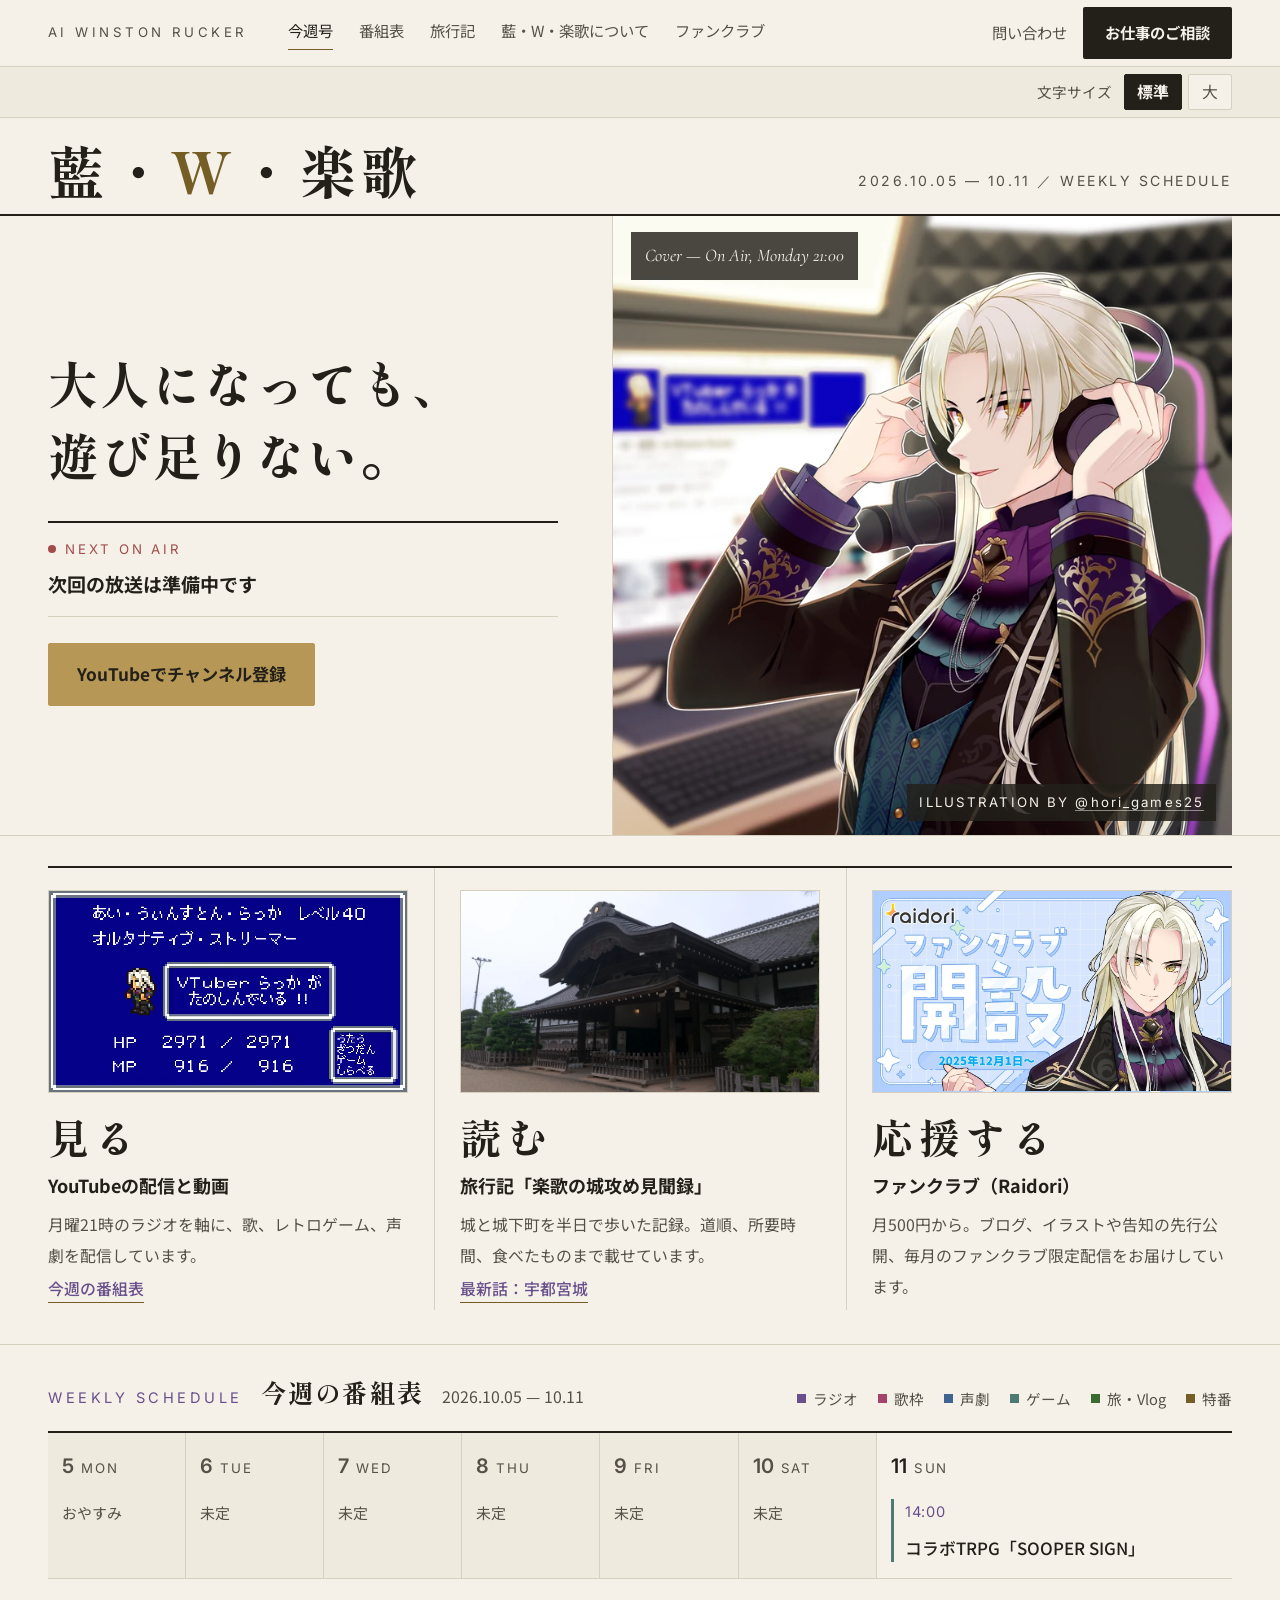
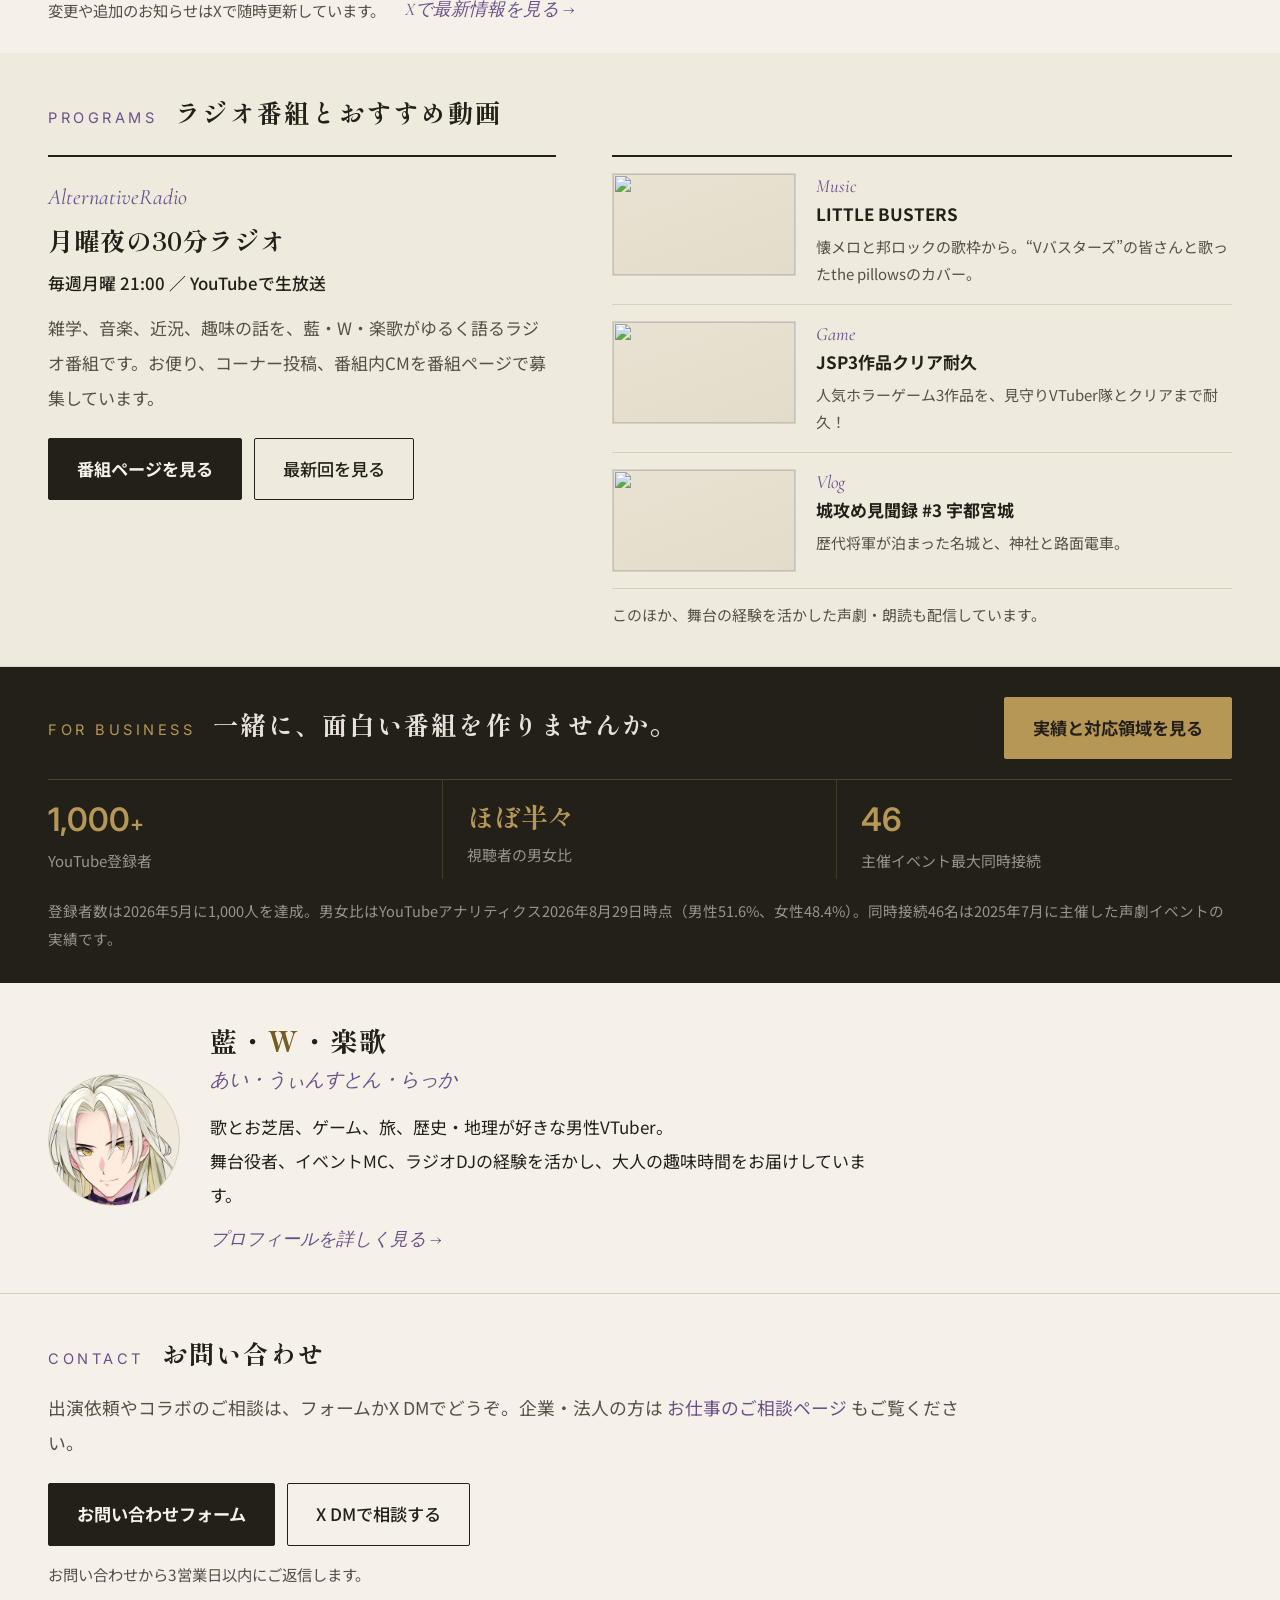
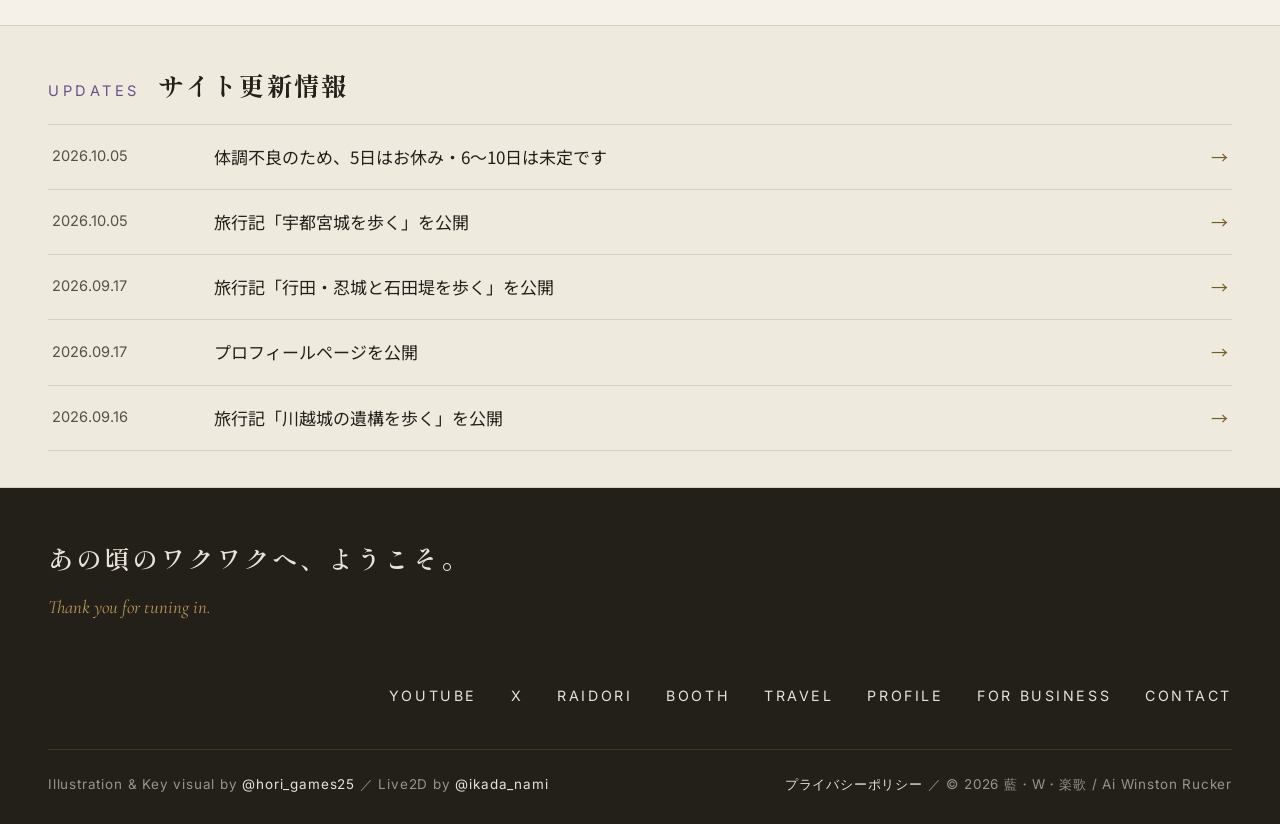
==== commit 930081d2: "旅行記の題名から「半日で」を外し、JSP耐久の紹介文を変更 - 城攻め見聞録3話の題名「〜を半日で歩く」を「〜を歩く」に変更（title、og:title、h1、構造化データ、更新情報） - 題名入り" ====
--- a/index.html
+++ b/index.html
@@ -270,7 +270,7 @@
             <div>
               <p class="en">Game</p>
               <h3>JSP3作品クリア耐久</h3>
-              <p class="body">レトロゲームからホラーまで。3作品を、見守りVTuber隊とクリアまで。</p>
+              <p class="body">人気ホラーゲーム3作品を、見守りVTuber隊とクリアまで耐久！</p>
             </div>
           </a>
         </li>
@@ -342,10 +342,10 @@
   </div>
   <ul class="updates-list" id="updatesList">
     <li><a href="#programme"><time datetime="2026-10-05">2026.10.05</time><span>体調不良のため、5日はお休み・6〜10日は未定です</span><span class="arrow" aria-hidden="true">→</span></a></li>
-    <li><a href="travel/castle/utsunomiya/"><time datetime="2026-10-05">2026.10.05</time><span>旅行記「宇都宮城を半日で歩く」を公開</span><span class="arrow" aria-hidden="true">→</span></a></li>
-    <li><a href="travel/castle/oshi/"><time datetime="2026-09-17">2026.09.17</time><span>旅行記「行田・忍城と石田堤を半日で歩く」を公開</span><span class="arrow" aria-hidden="true">→</span></a></li>
+    <li><a href="travel/castle/utsunomiya/"><time datetime="2026-10-05">2026.10.05</time><span>旅行記「宇都宮城を歩く」を公開</span><span class="arrow" aria-hidden="true">→</span></a></li>
+    <li><a href="travel/castle/oshi/"><time datetime="2026-09-17">2026.09.17</time><span>旅行記「行田・忍城と石田堤を歩く」を公開</span><span class="arrow" aria-hidden="true">→</span></a></li>
     <li><a href="profile/"><time datetime="2026-09-17">2026.09.17</time><span>プロフィールページを公開</span><span class="arrow" aria-hidden="true">→</span></a></li>
-    <li><a href="travel/castle/kawagoe/"><time datetime="2026-09-16">2026.09.16</time><span>旅行記「川越城の遺構を半日で歩く」を公開</span><span class="arrow" aria-hidden="true">→</span></a></li>
+    <li><a href="travel/castle/kawagoe/"><time datetime="2026-09-16">2026.09.16</time><span>旅行記「川越城の遺構を歩く」を公開</span><span class="arrow" aria-hidden="true">→</span></a></li>
   </ul>
 </section>
 
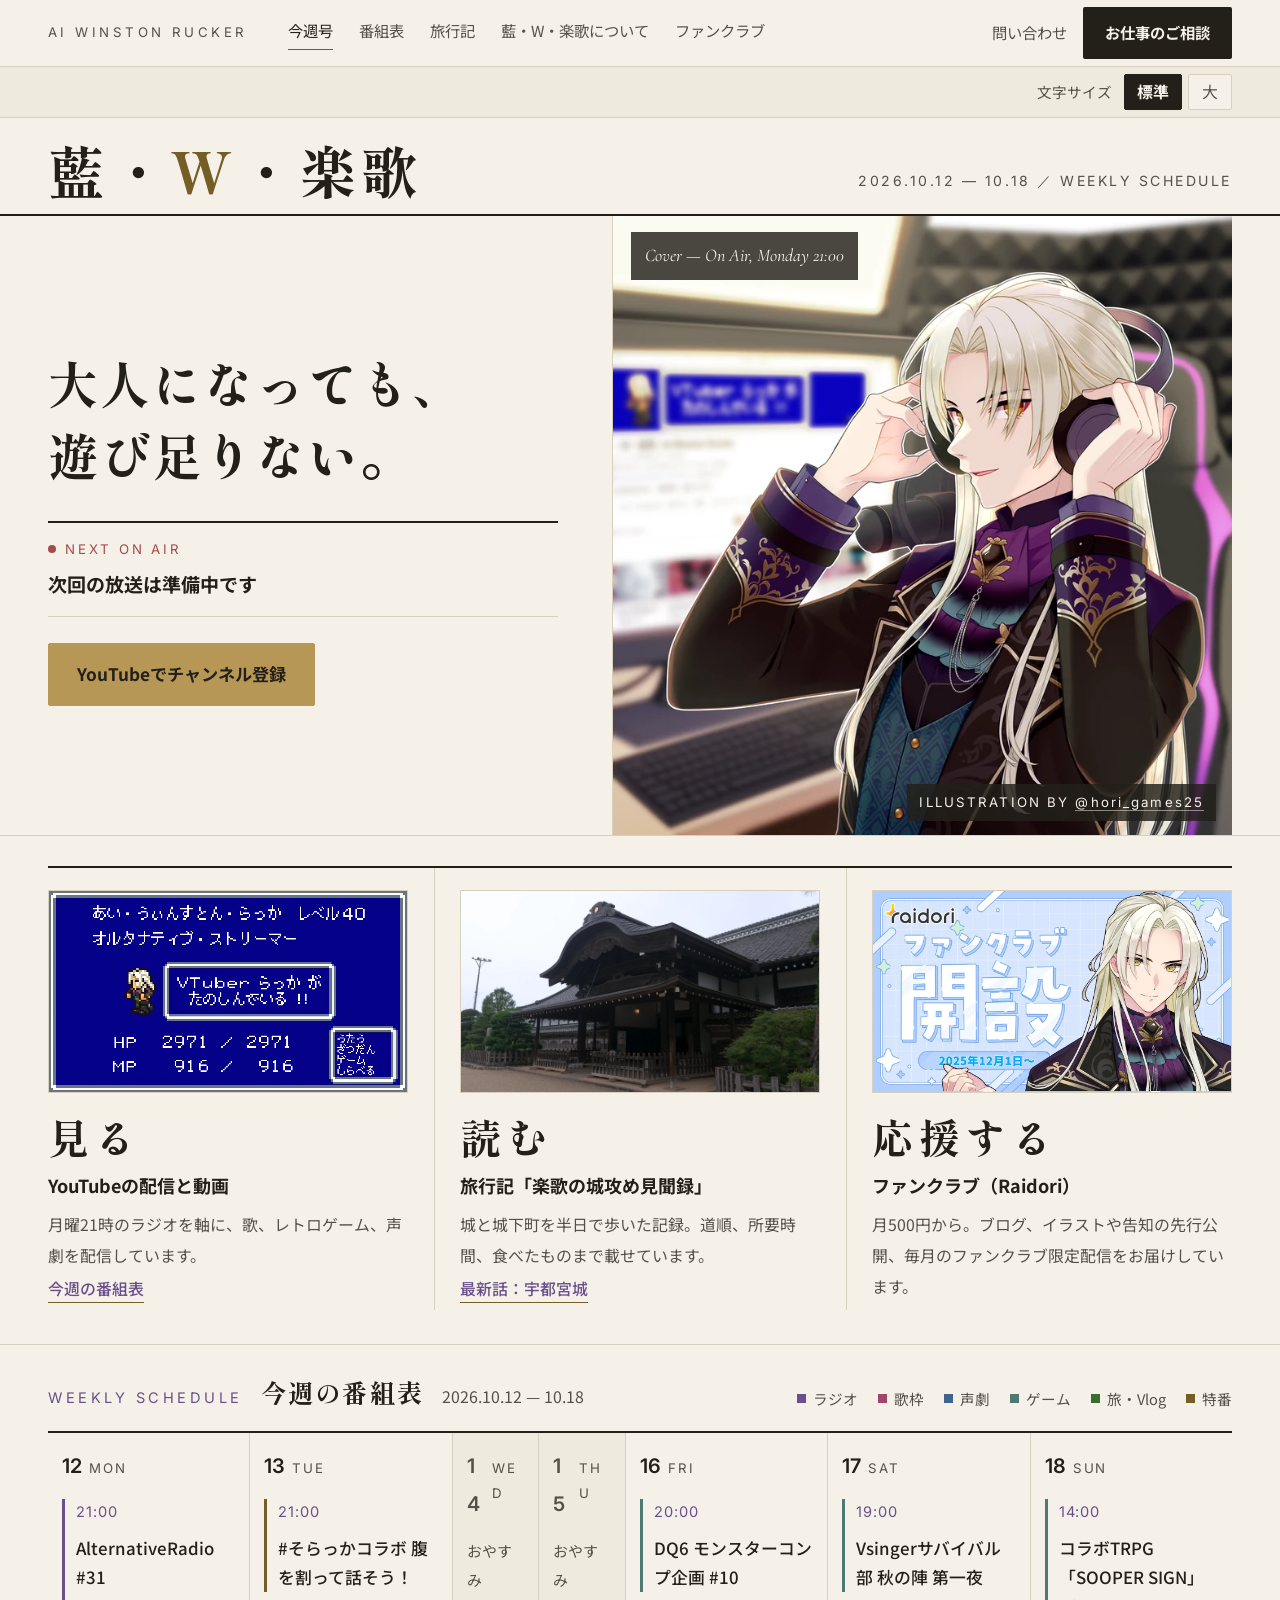
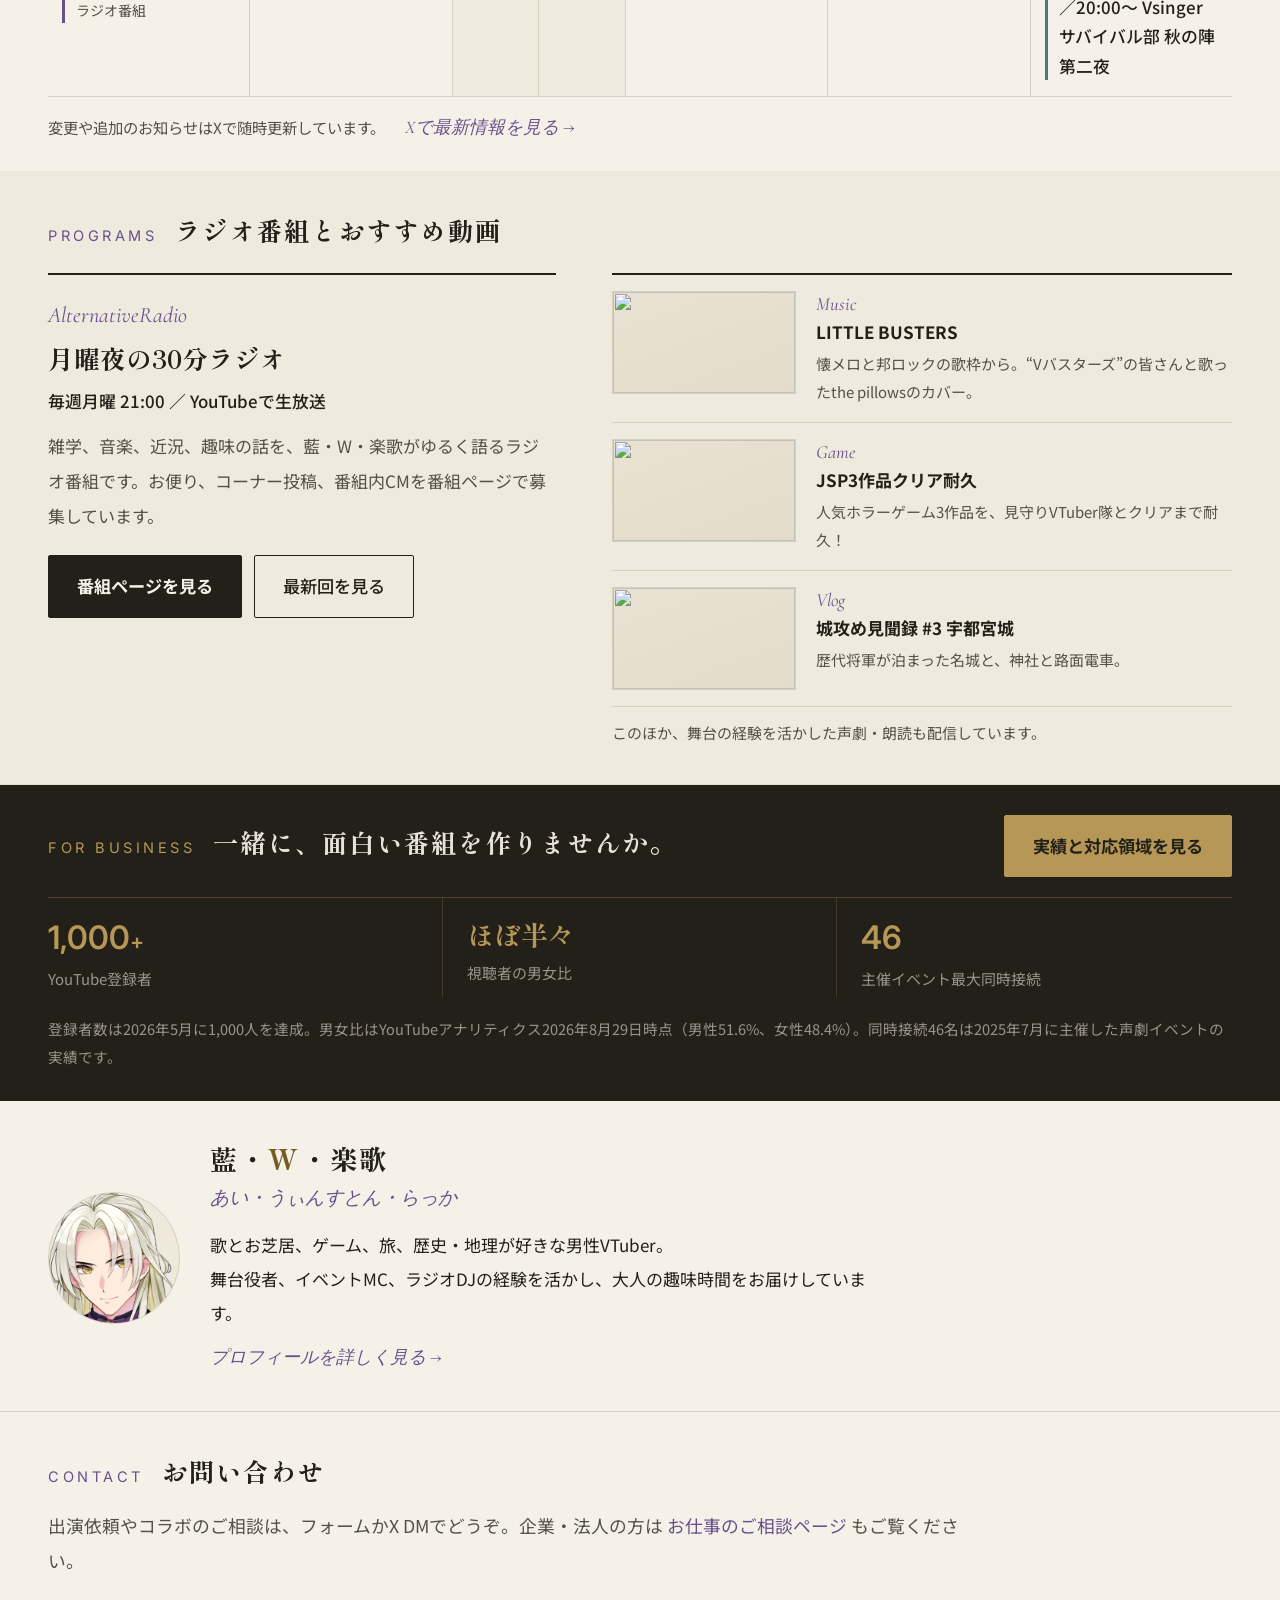
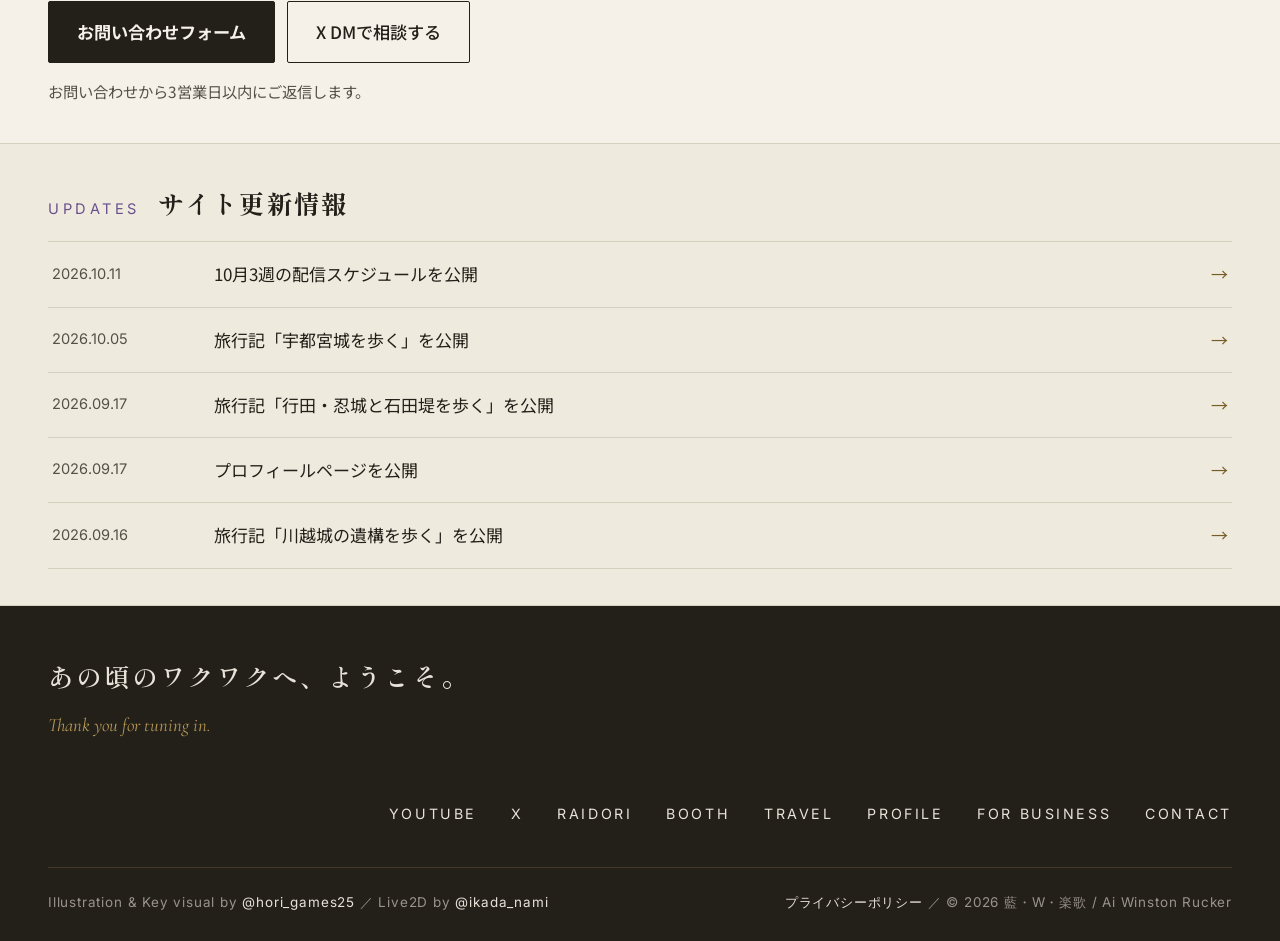
==== commit eafece23: "サイト更新 2026-10-11" ====
--- a/index.html
+++ b/index.html
@@ -127,7 +127,7 @@
 <section class="wrap masthead" id="top">
   <div class="masthead-inner">
     <h1>藍・<b>W</b>・楽歌</h1>
-    <p class="issue" id="issueRange">2026.10.05 — 10.11 ／ WEEKLY SCHEDULE</p>
+    <p class="issue" id="issueRange">2026.10.12 — 10.18 ／ WEEKLY SCHEDULE</p>
   </div>
 </section>
 
@@ -137,7 +137,7 @@
     <h2 id="coverTitle">大人になっても、<br>遊び足りない。</h2>
     <div class="next-onair">
       <p class="lbl"><span class="lamp" aria-hidden="true"></span><span class="cap">NEXT ON AIR</span></p>
-      <p class="val" id="nextOnAir">10.11 日 14:00 ／ コラボTRPG「SOOPER SIGN」</p>
+      <p class="val" id="nextOnAir">10.12 月 21:00 ／ AlternativeRadio #31</p>
     </div>
     <div class="cover-actions">
       <a class="btn btn-solid" href="https://www.youtube.com/@i_w_r_v?sub_confirmation=1" target="_blank" rel="noopener" data-analytics-event="youtube_subscribe_cover_click">YouTubeでチャンネル登録</a>
@@ -194,7 +194,7 @@
   <div class="sec-head" style="margin-bottom:18px;">
     <span class="eyebrow">Weekly Schedule</span>
     <h2 class="sec-title" id="programmeTitle">今週の番組表</h2>
-    <span class="sec-note" id="weekPeriod">2026.10.05 — 10.11</span>
+    <span class="sec-note" id="weekPeriod">2026.10.12 — 10.18</span>
     <span class="legend">
       <span><i class="sw-radio" aria-hidden="true"></i>ラジオ</span>
       <span><i class="sw-sing" aria-hidden="true"></i>歌枠</span>
@@ -207,26 +207,30 @@
 
   <!-- PC：7列（放送のない日は細い列）。JSON取得失敗時はこの初期値がそのまま残る -->
   <div class="week" id="week">
-    <div class="day off"><div class="day-head"><span class="d">5</span><span class="w">MON</span></div>
+    <div class="day"><div class="day-head"><span class="d">12</span><span class="w">MON</span></div>
+      <div class="prog radio"><div class="time">21:00</div><div class="ttl">AlternativeRadio #31</div><div class="gen">ラジオ番組</div></div></div>
+    <div class="day"><div class="day-head"><span class="d">13</span><span class="w">TUE</span></div>
+      <div class="prog sp"><div class="time">21:00</div><div class="ttl">#そらっかコラボ 腹を割って話そう！</div></div></div>
+    <div class="day off"><div class="day-head"><span class="d">14</span><span class="w">WED</span></div>
       <p class="off-txt">おやすみ</p></div>
-    <div class="day off"><div class="day-head"><span class="d">6</span><span class="w">TUE</span></div>
-      <p class="off-txt">未定</p></div>
-    <div class="day off"><div class="day-head"><span class="d">7</span><span class="w">WED</span></div>
-      <p class="off-txt">未定</p></div>
-    <div class="day off"><div class="day-head"><span class="d">8</span><span class="w">THU</span></div>
-      <p class="off-txt">未定</p></div>
-    <div class="day off"><div class="day-head"><span class="d">9</span><span class="w">FRI</span></div>
-      <p class="off-txt">未定</p></div>
-    <div class="day off"><div class="day-head"><span class="d">10</span><span class="w">SAT</span></div>
-      <p class="off-txt">未定</p></div>
-    <div class="day"><div class="day-head"><span class="d">11</span><span class="w">SUN</span></div>
-      <div class="prog game"><div class="time">14:00</div><div class="ttl">コラボTRPG「SOOPER SIGN」</div></div></div>
+    <div class="day off"><div class="day-head"><span class="d">15</span><span class="w">THU</span></div>
+      <p class="off-txt">おやすみ</p></div>
+    <div class="day"><div class="day-head"><span class="d">16</span><span class="w">FRI</span></div>
+      <div class="prog game"><div class="time">20:00</div><div class="ttl">DQ6 モンスターコンプ企画 #10</div></div></div>
+    <div class="day"><div class="day-head"><span class="d">17</span><span class="w">SAT</span></div>
+      <div class="prog game"><div class="time">19:00</div><div class="ttl">Vsingerサバイバル部 秋の陣 第一夜</div></div></div>
+    <div class="day"><div class="day-head"><span class="d">18</span><span class="w">SUN</span></div>
+      <div class="prog game"><div class="time">14:00</div><div class="ttl">コラボTRPG「SOOPER SIGN」／20:00〜 Vsingerサバイバル部 秋の陣 第二夜</div></div></div>
   </div>
 
   <!-- スマホ：放送のある日だけ並べ、おやすみ・未定は最後の1行にまとめる -->
   <ul class="week-list" id="weekList">
-    <li><div class="row"><span class="date">11</span><span class="dow">SUN</span><span class="time">14:00</span><span class="ttl">コラボTRPG「SOOPER SIGN」</span><span class="dot sw-game" aria-hidden="true"></span></div></li>
-    <li class="off rest"><div class="row"><span class="lbl">ほかの日</span><span class="ttl">5日 おやすみ ／ 6〜10日 未定</span></div></li>
+    <li><div class="row"><span class="date">12</span><span class="dow">MON</span><span class="time">21:00</span><span class="ttl">AlternativeRadio #31</span><span class="dot sw-radio" aria-hidden="true"></span></div></li>
+    <li><div class="row"><span class="date">13</span><span class="dow">TUE</span><span class="time">21:00</span><span class="ttl">#そらっかコラボ 腹を割って話そう！</span><span class="dot sw-sp" aria-hidden="true"></span></div></li>
+    <li><div class="row"><span class="date">16</span><span class="dow">FRI</span><span class="time">20:00</span><span class="ttl">DQ6 モンスターコンプ企画 #10</span><span class="dot sw-game" aria-hidden="true"></span></div></li>
+    <li><div class="row"><span class="date">17</span><span class="dow">SAT</span><span class="time">19:00</span><span class="ttl">Vsingerサバイバル部 秋の陣 第一夜</span><span class="dot sw-game" aria-hidden="true"></span></div></li>
+    <li><div class="row"><span class="date">18</span><span class="dow">SUN</span><span class="time">14:00</span><span class="ttl">コラボTRPG「SOOPER SIGN」／20:00〜 Vsingerサバイバル部 秋の陣 第二夜</span><span class="dot sw-game" aria-hidden="true"></span></div></li>
+    <li class="off rest"><div class="row"><span class="lbl">ほかの日</span><span class="ttl">14〜15日 おやすみ</span></div></li>
   </ul>
 
   <div class="programme-foot">
@@ -341,7 +345,7 @@
     <h2 class="sec-title" id="updatesTitle">サイト更新情報</h2>
   </div>
   <ul class="updates-list" id="updatesList">
-    <li><a href="#programme"><time datetime="2026-10-05">2026.10.05</time><span>体調不良のため、5日はお休み・6〜10日は未定です</span><span class="arrow" aria-hidden="true">→</span></a></li>
+    <li><a href="#programme"><time datetime="2026-10-11">2026.10.11</time><span>10月3週の配信スケジュールを公開</span><span class="arrow" aria-hidden="true">→</span></a></li>
     <li><a href="travel/castle/utsunomiya/"><time datetime="2026-10-05">2026.10.05</time><span>旅行記「宇都宮城を歩く」を公開</span><span class="arrow" aria-hidden="true">→</span></a></li>
     <li><a href="travel/castle/oshi/"><time datetime="2026-09-17">2026.09.17</time><span>旅行記「行田・忍城と石田堤を歩く」を公開</span><span class="arrow" aria-hidden="true">→</span></a></li>
     <li><a href="profile/"><time datetime="2026-09-17">2026.09.17</time><span>プロフィールページを公開</span><span class="arrow" aria-hidden="true">→</span></a></li>
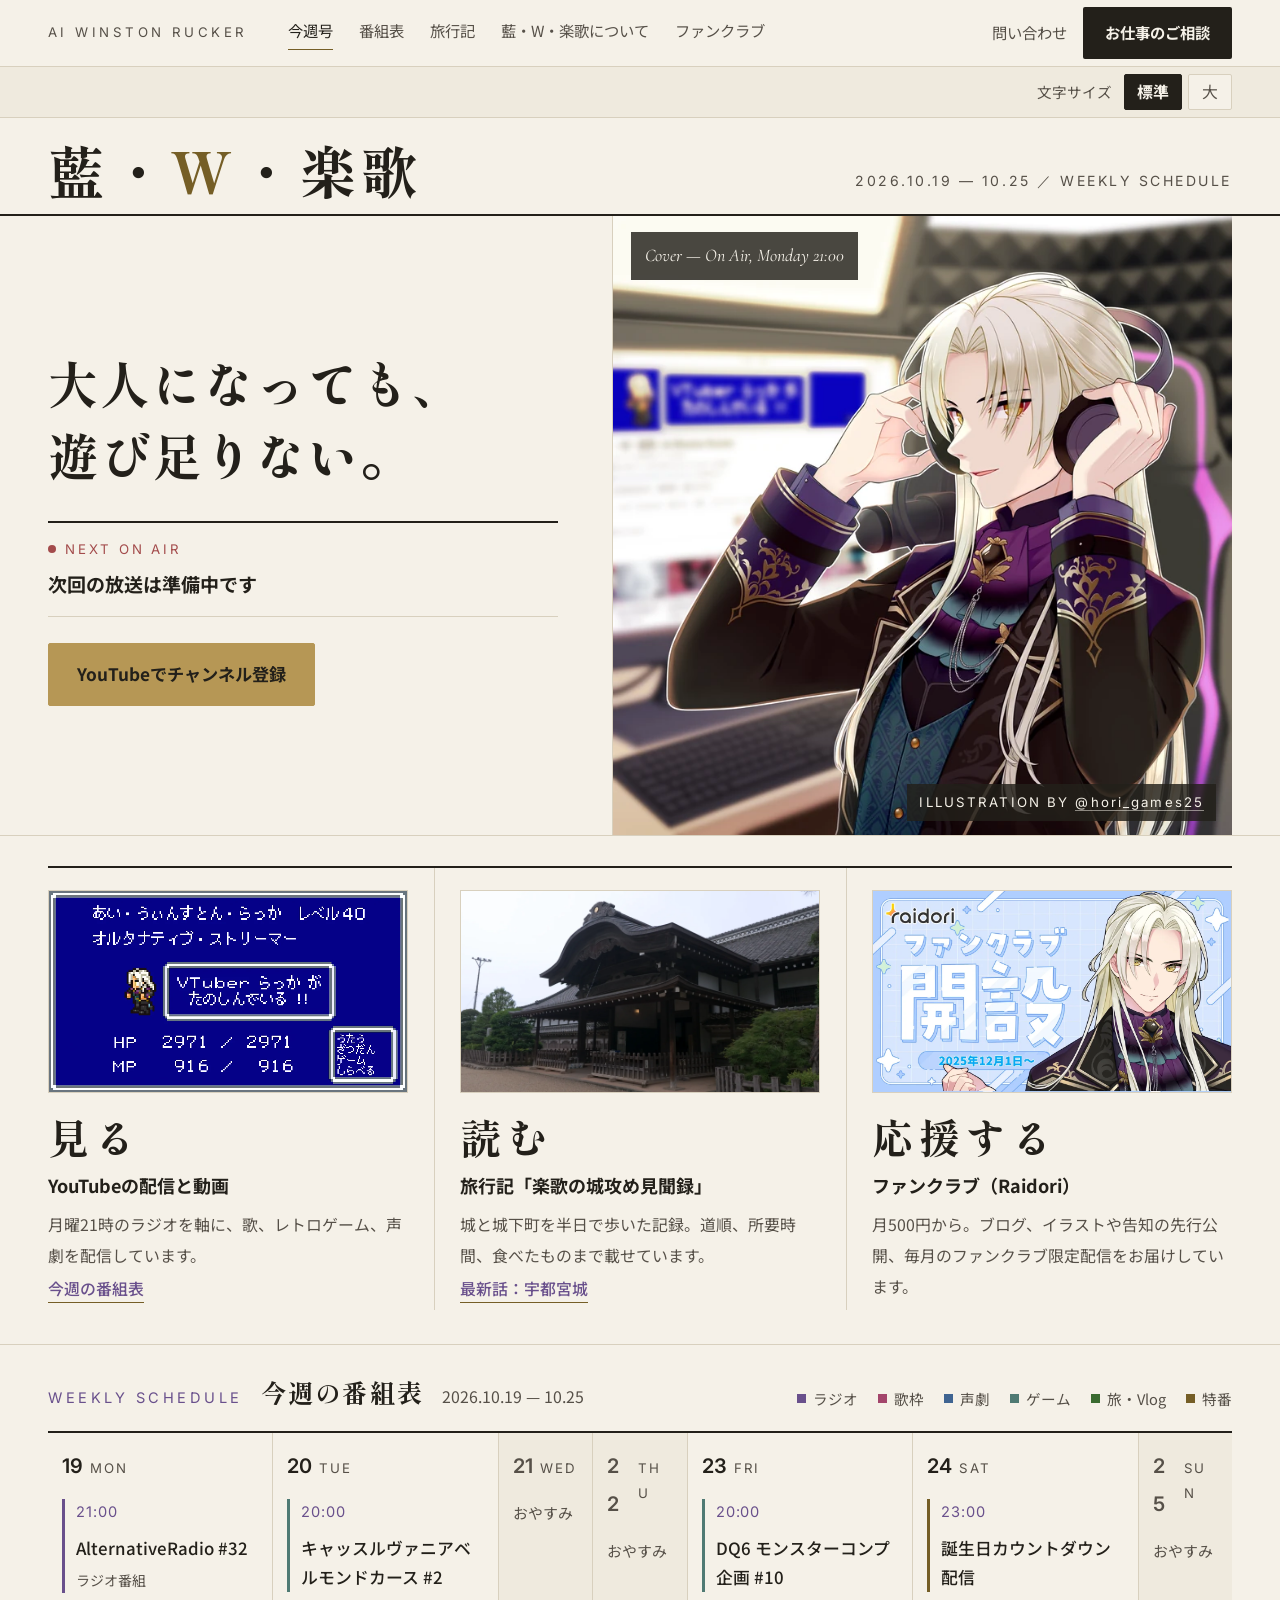
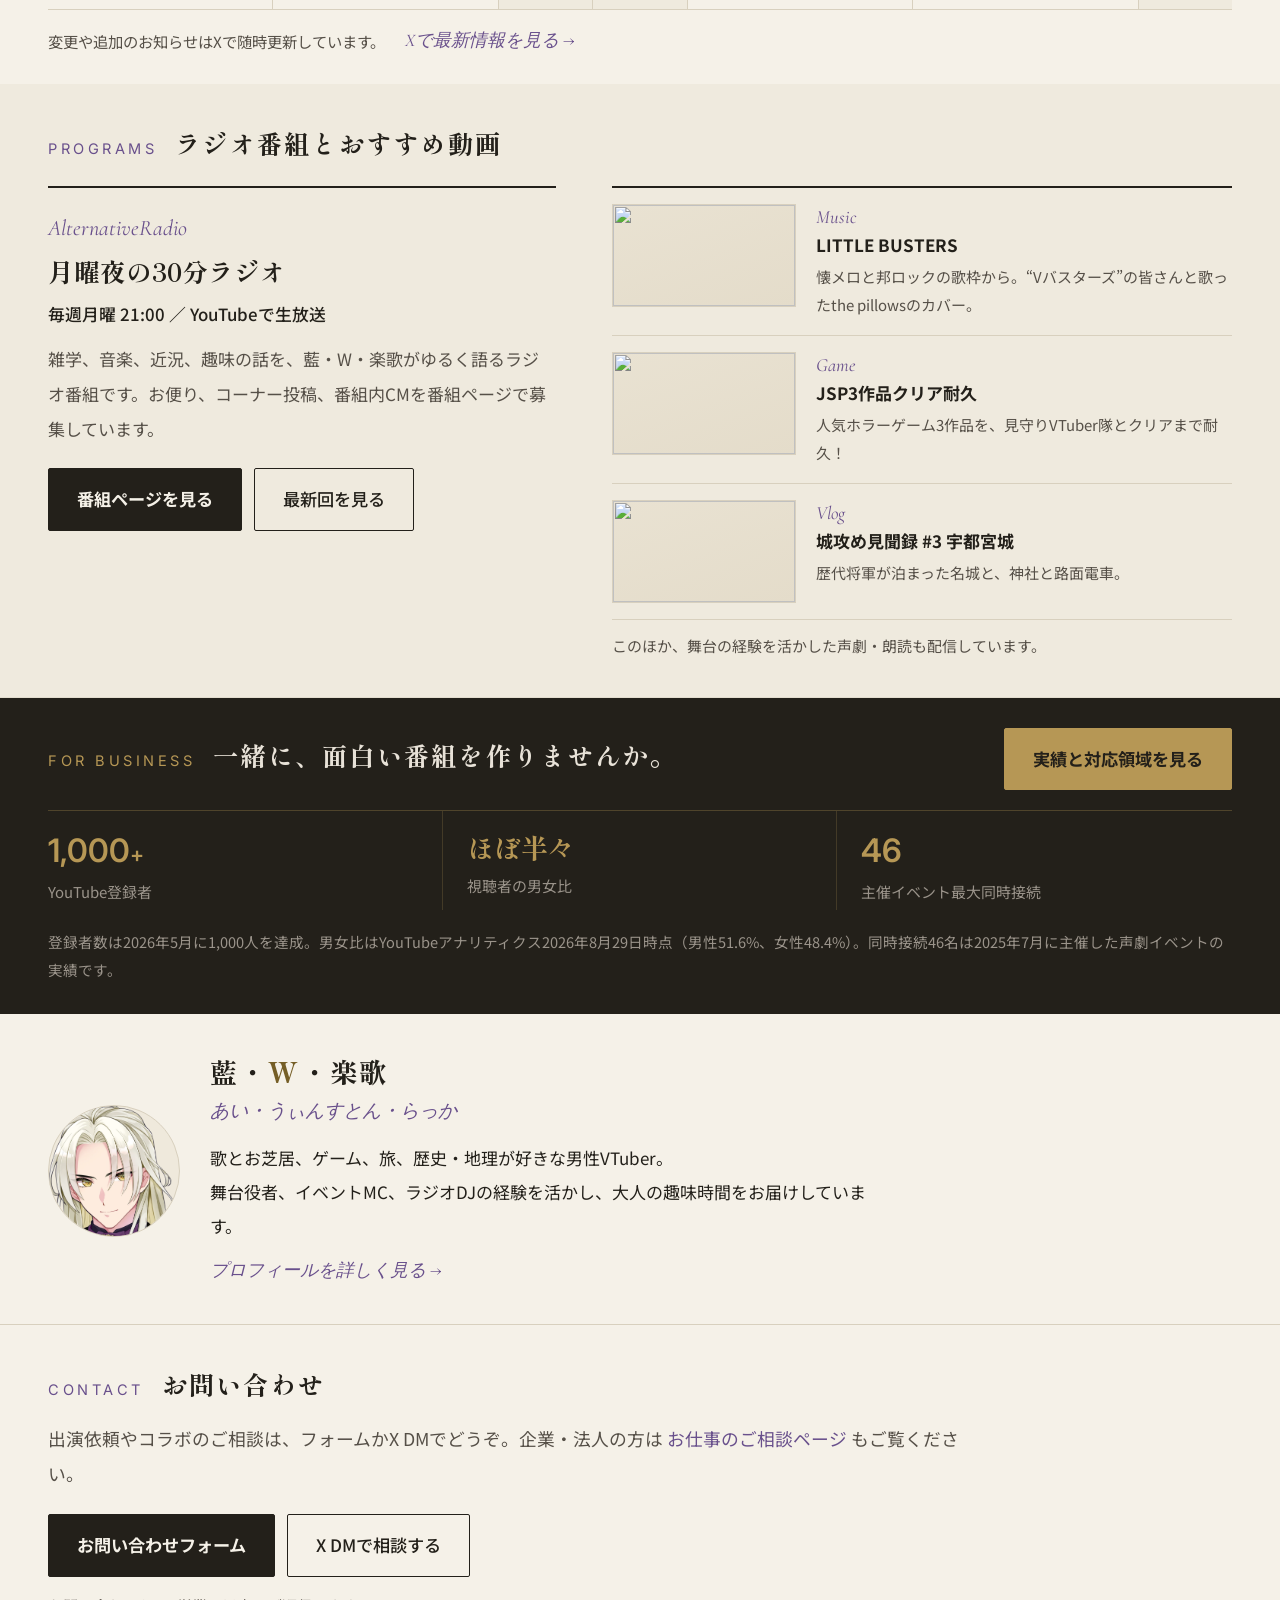
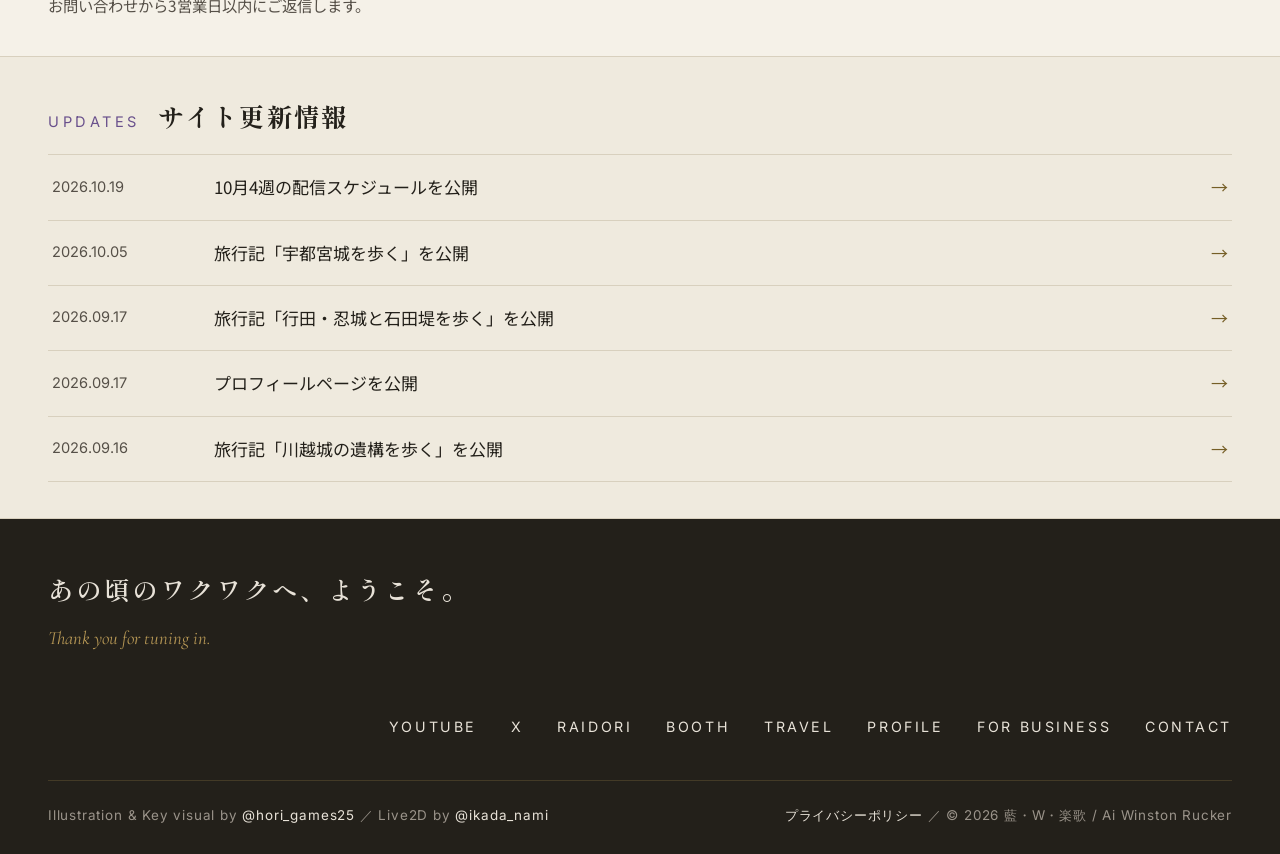
==== commit ee34852c: "サイト更新 2026-10-19" ====
--- a/index.html
+++ b/index.html
@@ -127,7 +127,7 @@
 <section class="wrap masthead" id="top">
   <div class="masthead-inner">
     <h1>藍・<b>W</b>・楽歌</h1>
-    <p class="issue" id="issueRange">2026.10.12 — 10.18 ／ WEEKLY SCHEDULE</p>
+    <p class="issue" id="issueRange">2026.10.19 — 10.25 ／ WEEKLY SCHEDULE</p>
   </div>
 </section>
 
@@ -137,7 +137,7 @@
     <h2 id="coverTitle">大人になっても、<br>遊び足りない。</h2>
     <div class="next-onair">
       <p class="lbl"><span class="lamp" aria-hidden="true"></span><span class="cap">NEXT ON AIR</span></p>
-      <p class="val" id="nextOnAir">10.12 月 21:00 ／ AlternativeRadio #31</p>
+      <p class="val" id="nextOnAir">10.19 月 21:00 ／ AlternativeRadio #32</p>
     </div>
     <div class="cover-actions">
       <a class="btn btn-solid" href="https://www.youtube.com/@i_w_r_v?sub_confirmation=1" target="_blank" rel="noopener" data-analytics-event="youtube_subscribe_cover_click">YouTubeでチャンネル登録</a>
@@ -194,7 +194,7 @@
   <div class="sec-head" style="margin-bottom:18px;">
     <span class="eyebrow">Weekly Schedule</span>
     <h2 class="sec-title" id="programmeTitle">今週の番組表</h2>
-    <span class="sec-note" id="weekPeriod">2026.10.12 — 10.18</span>
+    <span class="sec-note" id="weekPeriod">2026.10.19 — 10.25</span>
     <span class="legend">
       <span><i class="sw-radio" aria-hidden="true"></i>ラジオ</span>
       <span><i class="sw-sing" aria-hidden="true"></i>歌枠</span>
@@ -207,30 +207,29 @@
 
   <!-- PC：7列（放送のない日は細い列）。JSON取得失敗時はこの初期値がそのまま残る -->
   <div class="week" id="week">
-    <div class="day"><div class="day-head"><span class="d">12</span><span class="w">MON</span></div>
-      <div class="prog radio"><div class="time">21:00</div><div class="ttl">AlternativeRadio #31</div><div class="gen">ラジオ番組</div></div></div>
-    <div class="day"><div class="day-head"><span class="d">13</span><span class="w">TUE</span></div>
-      <div class="prog sp"><div class="time">21:00</div><div class="ttl">#そらっかコラボ 腹を割って話そう！</div></div></div>
-    <div class="day off"><div class="day-head"><span class="d">14</span><span class="w">WED</span></div>
+    <div class="day"><div class="day-head"><span class="d">19</span><span class="w">MON</span></div>
+      <div class="prog radio"><div class="time">21:00</div><div class="ttl">AlternativeRadio #32</div><div class="gen">ラジオ番組</div></div></div>
+    <div class="day"><div class="day-head"><span class="d">20</span><span class="w">TUE</span></div>
+      <div class="prog game"><div class="time">20:00</div><div class="ttl">キャッスルヴァニアベルモンドカース #2</div></div></div>
+    <div class="day off"><div class="day-head"><span class="d">21</span><span class="w">WED</span></div>
       <p class="off-txt">おやすみ</p></div>
-    <div class="day off"><div class="day-head"><span class="d">15</span><span class="w">THU</span></div>
+    <div class="day off"><div class="day-head"><span class="d">22</span><span class="w">THU</span></div>
       <p class="off-txt">おやすみ</p></div>
-    <div class="day"><div class="day-head"><span class="d">16</span><span class="w">FRI</span></div>
+    <div class="day"><div class="day-head"><span class="d">23</span><span class="w">FRI</span></div>
       <div class="prog game"><div class="time">20:00</div><div class="ttl">DQ6 モンスターコンプ企画 #10</div></div></div>
-    <div class="day"><div class="day-head"><span class="d">17</span><span class="w">SAT</span></div>
-      <div class="prog game"><div class="time">19:00</div><div class="ttl">Vsingerサバイバル部 秋の陣 第一夜</div></div></div>
-    <div class="day"><div class="day-head"><span class="d">18</span><span class="w">SUN</span></div>
-      <div class="prog game"><div class="time">14:00</div><div class="ttl">コラボTRPG「SOOPER SIGN」／20:00〜 Vsingerサバイバル部 秋の陣 第二夜</div></div></div>
+    <div class="day"><div class="day-head"><span class="d">24</span><span class="w">SAT</span></div>
+      <div class="prog sp"><div class="time">23:00</div><div class="ttl">誕生日カウントダウン配信</div></div></div>
+    <div class="day off"><div class="day-head"><span class="d">25</span><span class="w">SUN</span></div>
+      <p class="off-txt">おやすみ</p></div>
   </div>
 
   <!-- スマホ：放送のある日だけ並べ、おやすみ・未定は最後の1行にまとめる -->
   <ul class="week-list" id="weekList">
-    <li><div class="row"><span class="date">12</span><span class="dow">MON</span><span class="time">21:00</span><span class="ttl">AlternativeRadio #31</span><span class="dot sw-radio" aria-hidden="true"></span></div></li>
-    <li><div class="row"><span class="date">13</span><span class="dow">TUE</span><span class="time">21:00</span><span class="ttl">#そらっかコラボ 腹を割って話そう！</span><span class="dot sw-sp" aria-hidden="true"></span></div></li>
-    <li><div class="row"><span class="date">16</span><span class="dow">FRI</span><span class="time">20:00</span><span class="ttl">DQ6 モンスターコンプ企画 #10</span><span class="dot sw-game" aria-hidden="true"></span></div></li>
-    <li><div class="row"><span class="date">17</span><span class="dow">SAT</span><span class="time">19:00</span><span class="ttl">Vsingerサバイバル部 秋の陣 第一夜</span><span class="dot sw-game" aria-hidden="true"></span></div></li>
-    <li><div class="row"><span class="date">18</span><span class="dow">SUN</span><span class="time">14:00</span><span class="ttl">コラボTRPG「SOOPER SIGN」／20:00〜 Vsingerサバイバル部 秋の陣 第二夜</span><span class="dot sw-game" aria-hidden="true"></span></div></li>
-    <li class="off rest"><div class="row"><span class="lbl">ほかの日</span><span class="ttl">14〜15日 おやすみ</span></div></li>
+    <li><div class="row"><span class="date">19</span><span class="dow">MON</span><span class="time">21:00</span><span class="ttl">AlternativeRadio #32</span><span class="dot sw-radio" aria-hidden="true"></span></div></li>
+    <li><div class="row"><span class="date">20</span><span class="dow">TUE</span><span class="time">20:00</span><span class="ttl">キャッスルヴァニアベルモンドカース #2</span><span class="dot sw-game" aria-hidden="true"></span></div></li>
+    <li><div class="row"><span class="date">23</span><span class="dow">FRI</span><span class="time">20:00</span><span class="ttl">DQ6 モンスターコンプ企画 #10</span><span class="dot sw-game" aria-hidden="true"></span></div></li>
+    <li><div class="row"><span class="date">24</span><span class="dow">SAT</span><span class="time">23:00</span><span class="ttl">誕生日カウントダウン配信</span><span class="dot sw-sp" aria-hidden="true"></span></div></li>
+    <li class="off rest"><div class="row"><span class="lbl">ほかの日</span><span class="ttl">21〜22日・25日 おやすみ</span></div></li>
   </ul>
 
   <div class="programme-foot">
@@ -345,7 +344,7 @@
     <h2 class="sec-title" id="updatesTitle">サイト更新情報</h2>
   </div>
   <ul class="updates-list" id="updatesList">
-    <li><a href="#programme"><time datetime="2026-10-11">2026.10.11</time><span>10月3週の配信スケジュールを公開</span><span class="arrow" aria-hidden="true">→</span></a></li>
+    <li><a href="#programme"><time datetime="2026-10-19">2026.10.19</time><span>10月4週の配信スケジュールを公開</span><span class="arrow" aria-hidden="true">→</span></a></li>
     <li><a href="travel/castle/utsunomiya/"><time datetime="2026-10-05">2026.10.05</time><span>旅行記「宇都宮城を歩く」を公開</span><span class="arrow" aria-hidden="true">→</span></a></li>
     <li><a href="travel/castle/oshi/"><time datetime="2026-09-17">2026.09.17</time><span>旅行記「行田・忍城と石田堤を歩く」を公開</span><span class="arrow" aria-hidden="true">→</span></a></li>
     <li><a href="profile/"><time datetime="2026-09-17">2026.09.17</time><span>プロフィールページを公開</span><span class="arrow" aria-hidden="true">→</span></a></li>
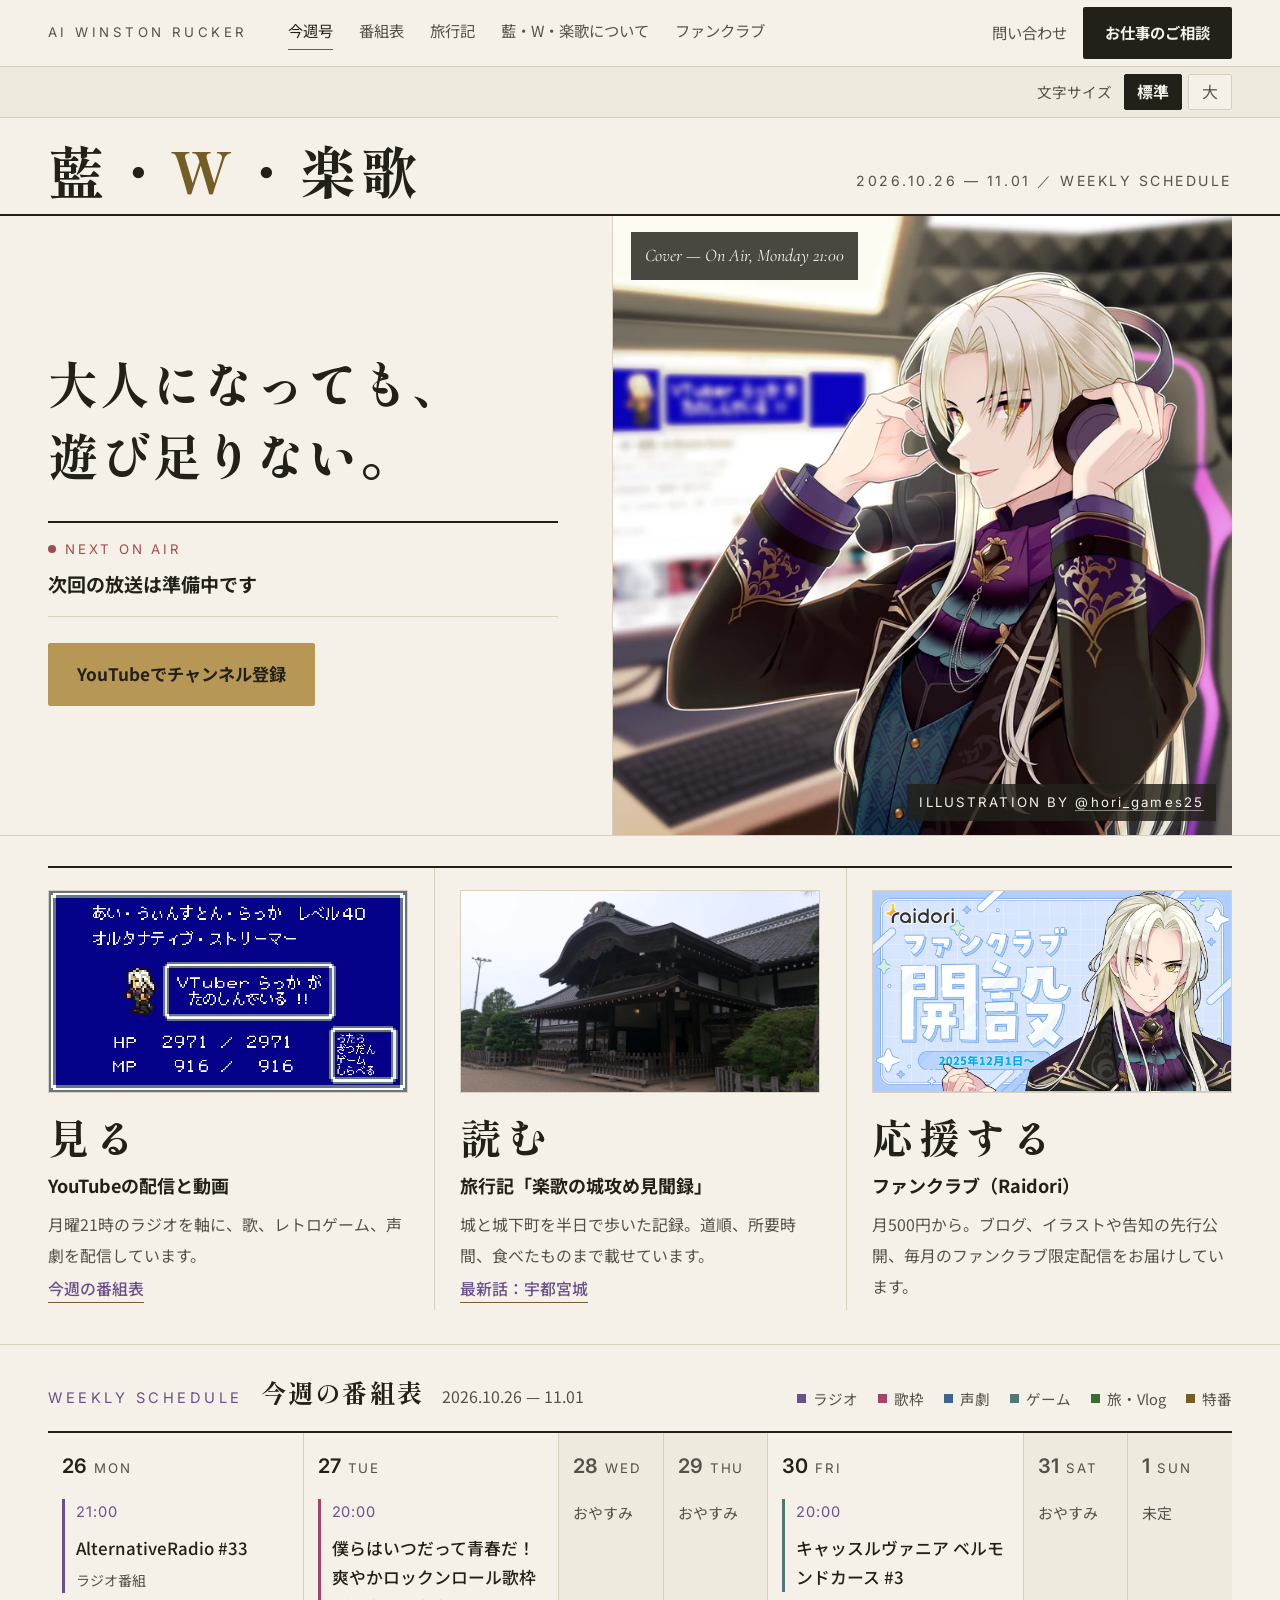
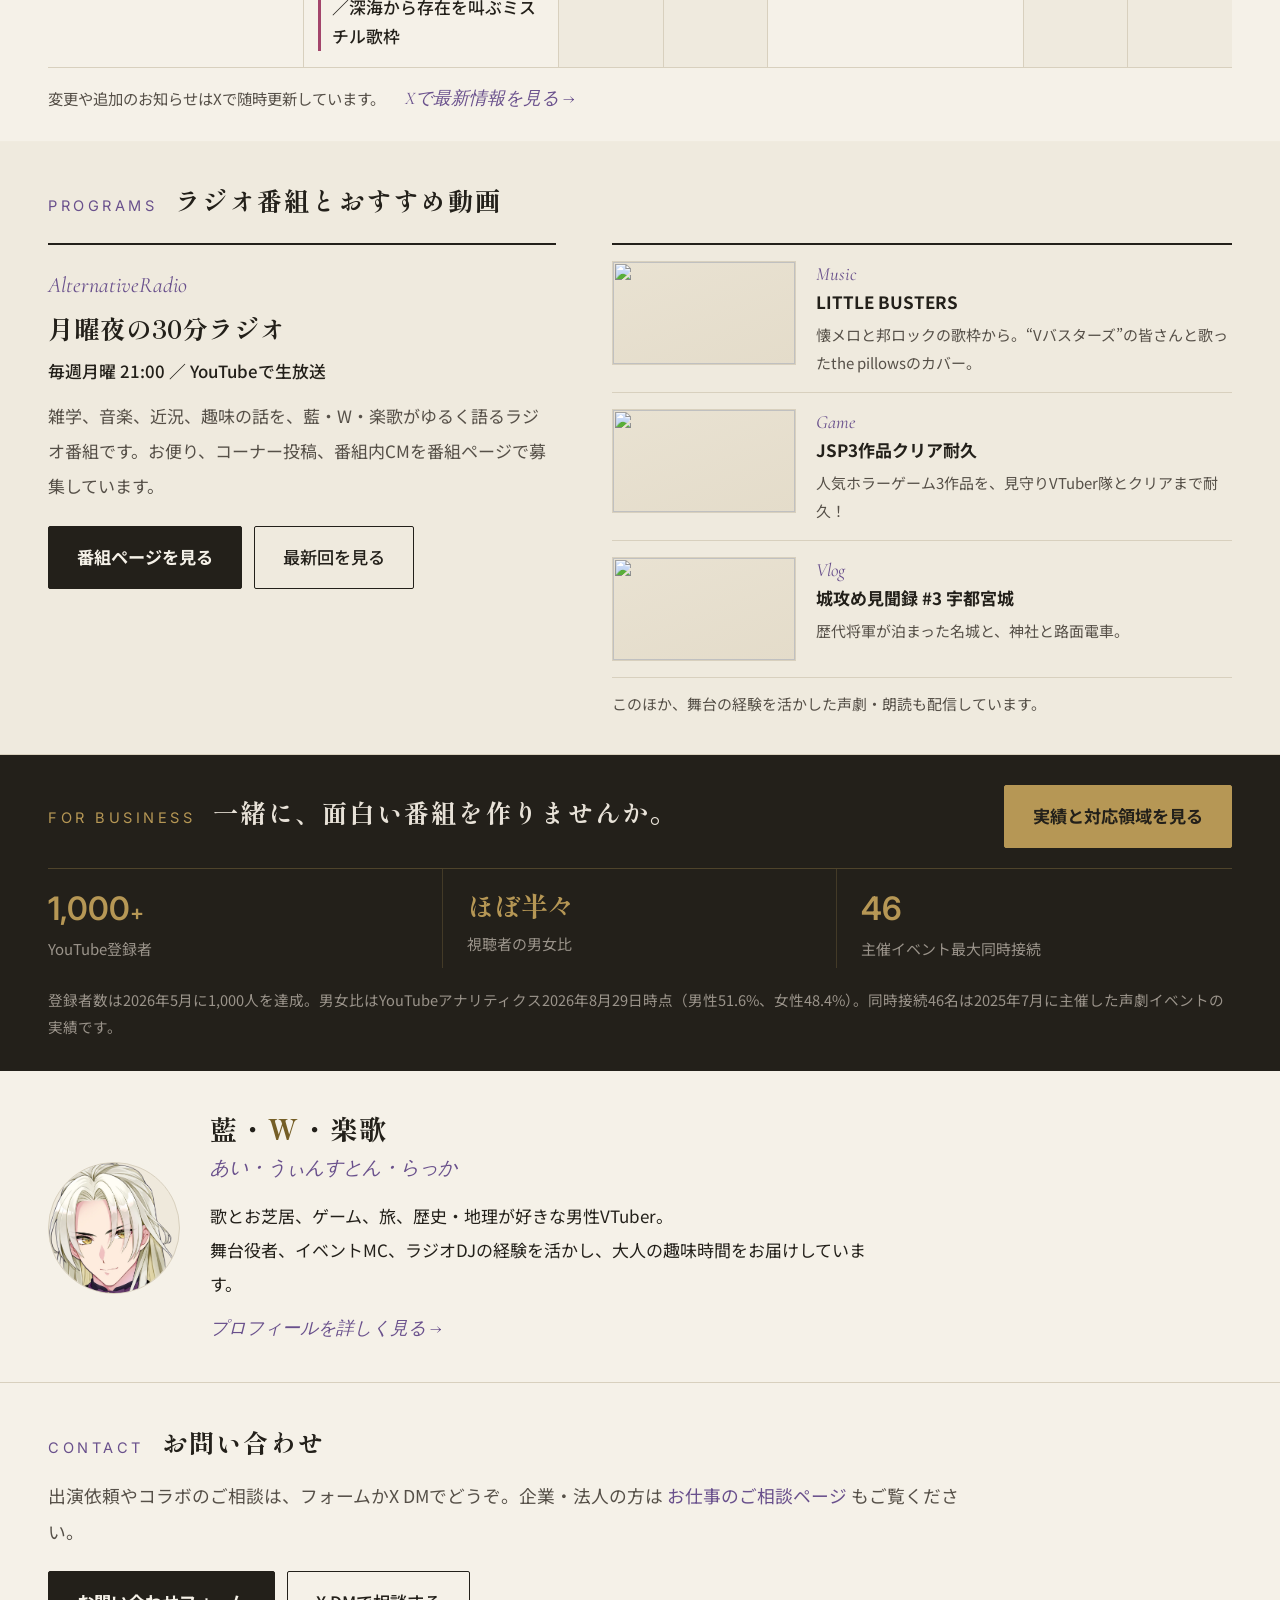
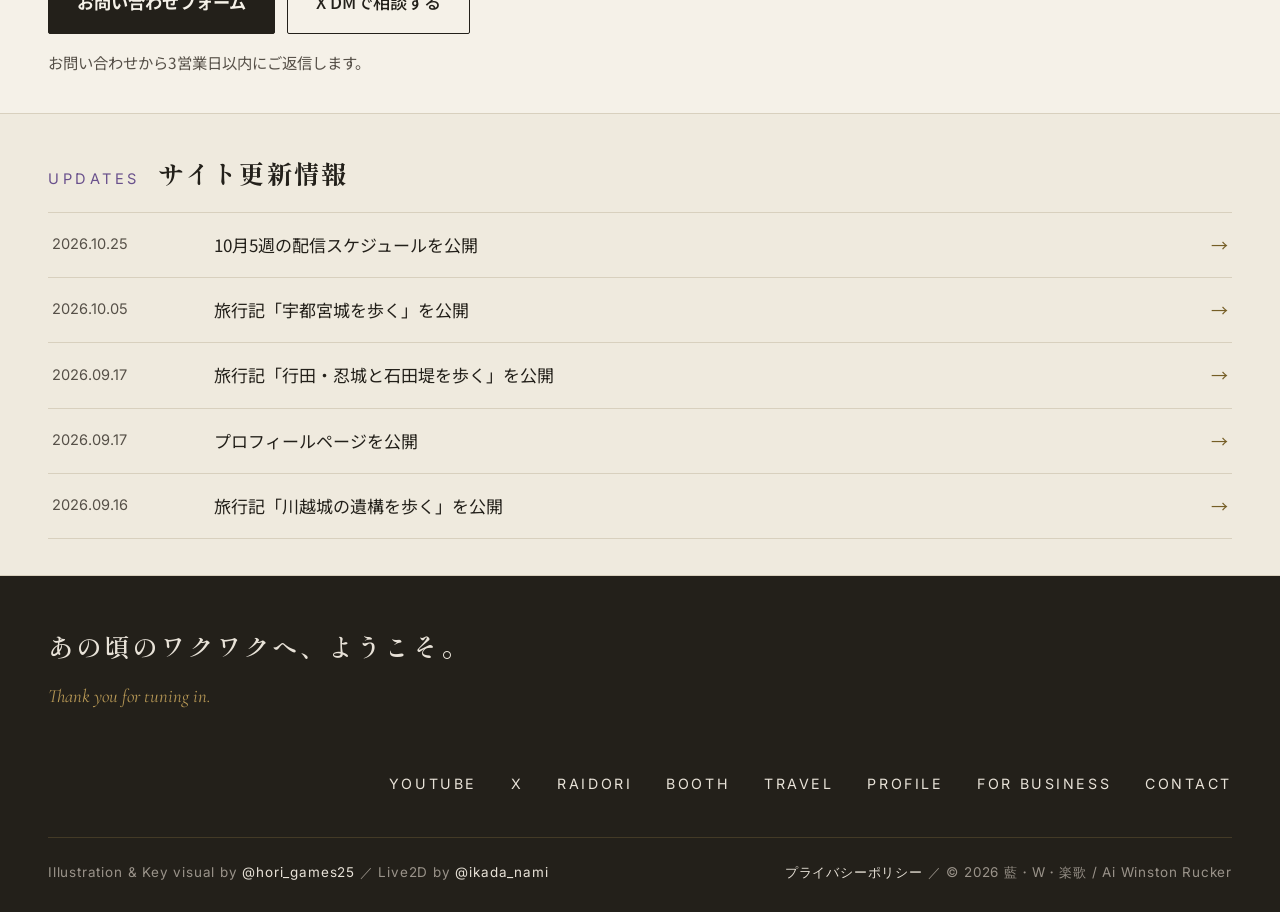
==== commit 86158a97: "サイト更新 2026-10-25" ====
--- a/index.html
+++ b/index.html
@@ -127,7 +127,7 @@
 <section class="wrap masthead" id="top">
   <div class="masthead-inner">
     <h1>藍・<b>W</b>・楽歌</h1>
-    <p class="issue" id="issueRange">2026.10.19 — 10.25 ／ WEEKLY SCHEDULE</p>
+    <p class="issue" id="issueRange">2026.10.26 — 11.01 ／ WEEKLY SCHEDULE</p>
   </div>
 </section>
 
@@ -137,7 +137,7 @@
     <h2 id="coverTitle">大人になっても、<br>遊び足りない。</h2>
     <div class="next-onair">
       <p class="lbl"><span class="lamp" aria-hidden="true"></span><span class="cap">NEXT ON AIR</span></p>
-      <p class="val" id="nextOnAir">10.19 月 21:00 ／ AlternativeRadio #32</p>
+      <p class="val" id="nextOnAir">10.26 月 21:00 ／ AlternativeRadio #33</p>
     </div>
     <div class="cover-actions">
       <a class="btn btn-solid" href="https://www.youtube.com/@i_w_r_v?sub_confirmation=1" target="_blank" rel="noopener" data-analytics-event="youtube_subscribe_cover_click">YouTubeでチャンネル登録</a>
@@ -194,7 +194,7 @@
   <div class="sec-head" style="margin-bottom:18px;">
     <span class="eyebrow">Weekly Schedule</span>
     <h2 class="sec-title" id="programmeTitle">今週の番組表</h2>
-    <span class="sec-note" id="weekPeriod">2026.10.19 — 10.25</span>
+    <span class="sec-note" id="weekPeriod">2026.10.26 — 11.01</span>
     <span class="legend">
       <span><i class="sw-radio" aria-hidden="true"></i>ラジオ</span>
       <span><i class="sw-sing" aria-hidden="true"></i>歌枠</span>
@@ -207,29 +207,28 @@
 
   <!-- PC：7列（放送のない日は細い列）。JSON取得失敗時はこの初期値がそのまま残る -->
   <div class="week" id="week">
-    <div class="day"><div class="day-head"><span class="d">19</span><span class="w">MON</span></div>
-      <div class="prog radio"><div class="time">21:00</div><div class="ttl">AlternativeRadio #32</div><div class="gen">ラジオ番組</div></div></div>
-    <div class="day"><div class="day-head"><span class="d">20</span><span class="w">TUE</span></div>
-      <div class="prog game"><div class="time">20:00</div><div class="ttl">キャッスルヴァニアベルモンドカース #2</div></div></div>
-    <div class="day off"><div class="day-head"><span class="d">21</span><span class="w">WED</span></div>
+    <div class="day"><div class="day-head"><span class="d">26</span><span class="w">MON</span></div>
+      <div class="prog radio"><div class="time">21:00</div><div class="ttl">AlternativeRadio #33</div><div class="gen">ラジオ番組</div></div></div>
+    <div class="day"><div class="day-head"><span class="d">27</span><span class="w">TUE</span></div>
+      <div class="prog sing"><div class="time">20:00</div><div class="ttl">僕らはいつだって青春だ！爽やかロックンロール歌枠／深海から存在を叫ぶミスチル歌枠</div></div></div>
+    <div class="day off"><div class="day-head"><span class="d">28</span><span class="w">WED</span></div>
       <p class="off-txt">おやすみ</p></div>
-    <div class="day off"><div class="day-head"><span class="d">22</span><span class="w">THU</span></div>
+    <div class="day off"><div class="day-head"><span class="d">29</span><span class="w">THU</span></div>
       <p class="off-txt">おやすみ</p></div>
-    <div class="day"><div class="day-head"><span class="d">23</span><span class="w">FRI</span></div>
-      <div class="prog game"><div class="time">20:00</div><div class="ttl">DQ6 モンスターコンプ企画 #10</div></div></div>
-    <div class="day"><div class="day-head"><span class="d">24</span><span class="w">SAT</span></div>
-      <div class="prog sp"><div class="time">23:00</div><div class="ttl">誕生日カウントダウン配信</div></div></div>
-    <div class="day off"><div class="day-head"><span class="d">25</span><span class="w">SUN</span></div>
+    <div class="day"><div class="day-head"><span class="d">30</span><span class="w">FRI</span></div>
+      <div class="prog game"><div class="time">20:00</div><div class="ttl">キャッスルヴァニア ベルモンドカース #3</div></div></div>
+    <div class="day off"><div class="day-head"><span class="d">31</span><span class="w">SAT</span></div>
       <p class="off-txt">おやすみ</p></div>
+    <div class="day off"><div class="day-head"><span class="d">1</span><span class="w">SUN</span></div>
+      <p class="off-txt">未定</p></div>
   </div>
 
   <!-- スマホ：放送のある日だけ並べ、おやすみ・未定は最後の1行にまとめる -->
   <ul class="week-list" id="weekList">
-    <li><div class="row"><span class="date">19</span><span class="dow">MON</span><span class="time">21:00</span><span class="ttl">AlternativeRadio #32</span><span class="dot sw-radio" aria-hidden="true"></span></div></li>
-    <li><div class="row"><span class="date">20</span><span class="dow">TUE</span><span class="time">20:00</span><span class="ttl">キャッスルヴァニアベルモンドカース #2</span><span class="dot sw-game" aria-hidden="true"></span></div></li>
-    <li><div class="row"><span class="date">23</span><span class="dow">FRI</span><span class="time">20:00</span><span class="ttl">DQ6 モンスターコンプ企画 #10</span><span class="dot sw-game" aria-hidden="true"></span></div></li>
-    <li><div class="row"><span class="date">24</span><span class="dow">SAT</span><span class="time">23:00</span><span class="ttl">誕生日カウントダウン配信</span><span class="dot sw-sp" aria-hidden="true"></span></div></li>
-    <li class="off rest"><div class="row"><span class="lbl">ほかの日</span><span class="ttl">21〜22日・25日 おやすみ</span></div></li>
+    <li><div class="row"><span class="date">26</span><span class="dow">MON</span><span class="time">21:00</span><span class="ttl">AlternativeRadio #33</span><span class="dot sw-radio" aria-hidden="true"></span></div></li>
+    <li><div class="row"><span class="date">27</span><span class="dow">TUE</span><span class="time">20:00</span><span class="ttl">僕らはいつだって青春だ！爽やかロックンロール歌枠／深海から存在を叫ぶミスチル歌枠</span><span class="dot sw-sing" aria-hidden="true"></span></div></li>
+    <li><div class="row"><span class="date">30</span><span class="dow">FRI</span><span class="time">20:00</span><span class="ttl">キャッスルヴァニア ベルモンドカース #3</span><span class="dot sw-game" aria-hidden="true"></span></div></li>
+    <li class="off rest"><div class="row"><span class="lbl">ほかの日</span><span class="ttl">28〜29日・31日 おやすみ ／ 1日 未定</span></div></li>
   </ul>
 
   <div class="programme-foot">
@@ -344,7 +343,7 @@
     <h2 class="sec-title" id="updatesTitle">サイト更新情報</h2>
   </div>
   <ul class="updates-list" id="updatesList">
-    <li><a href="#programme"><time datetime="2026-10-19">2026.10.19</time><span>10月4週の配信スケジュールを公開</span><span class="arrow" aria-hidden="true">→</span></a></li>
+    <li><a href="#programme"><time datetime="2026-10-25">2026.10.25</time><span>10月5週の配信スケジュールを公開</span><span class="arrow" aria-hidden="true">→</span></a></li>
     <li><a href="travel/castle/utsunomiya/"><time datetime="2026-10-05">2026.10.05</time><span>旅行記「宇都宮城を歩く」を公開</span><span class="arrow" aria-hidden="true">→</span></a></li>
     <li><a href="travel/castle/oshi/"><time datetime="2026-09-17">2026.09.17</time><span>旅行記「行田・忍城と石田堤を歩く」を公開</span><span class="arrow" aria-hidden="true">→</span></a></li>
     <li><a href="profile/"><time datetime="2026-09-17">2026.09.17</time><span>プロフィールページを公開</span><span class="arrow" aria-hidden="true">→</span></a></li>
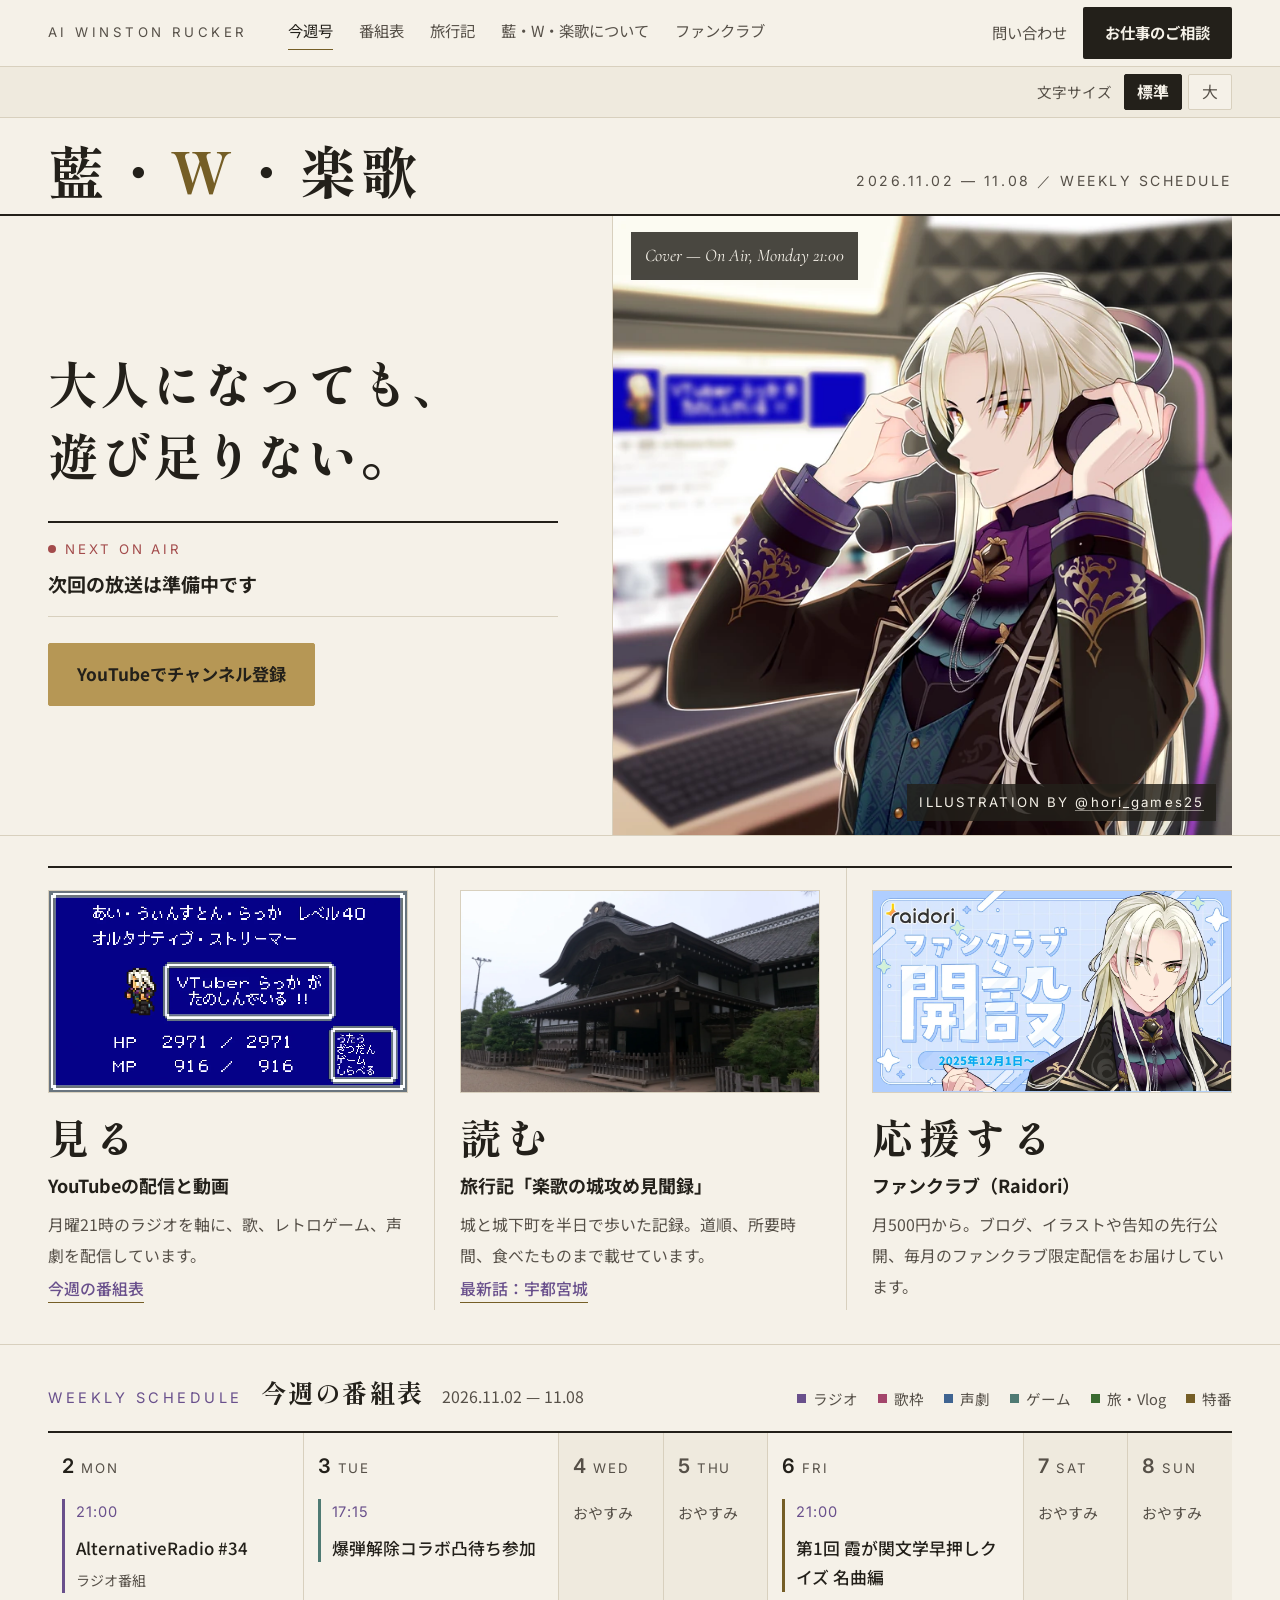
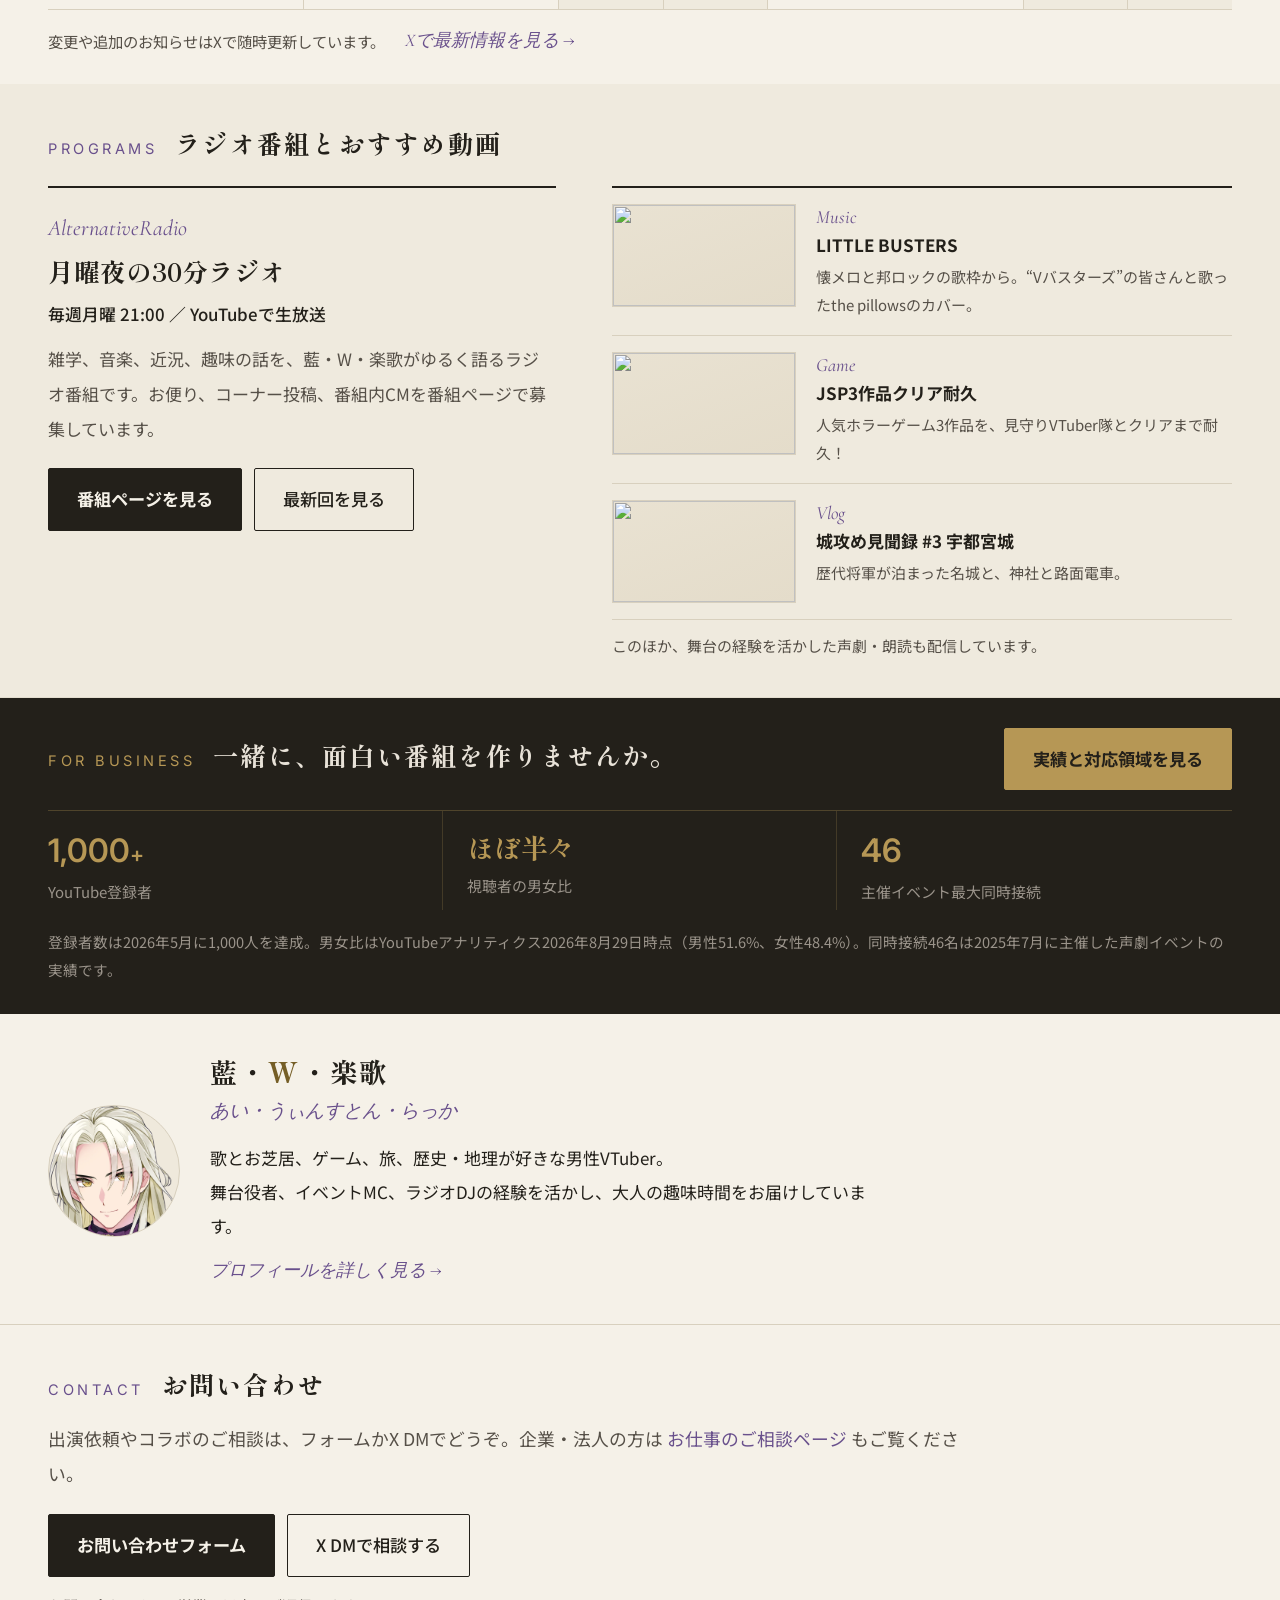
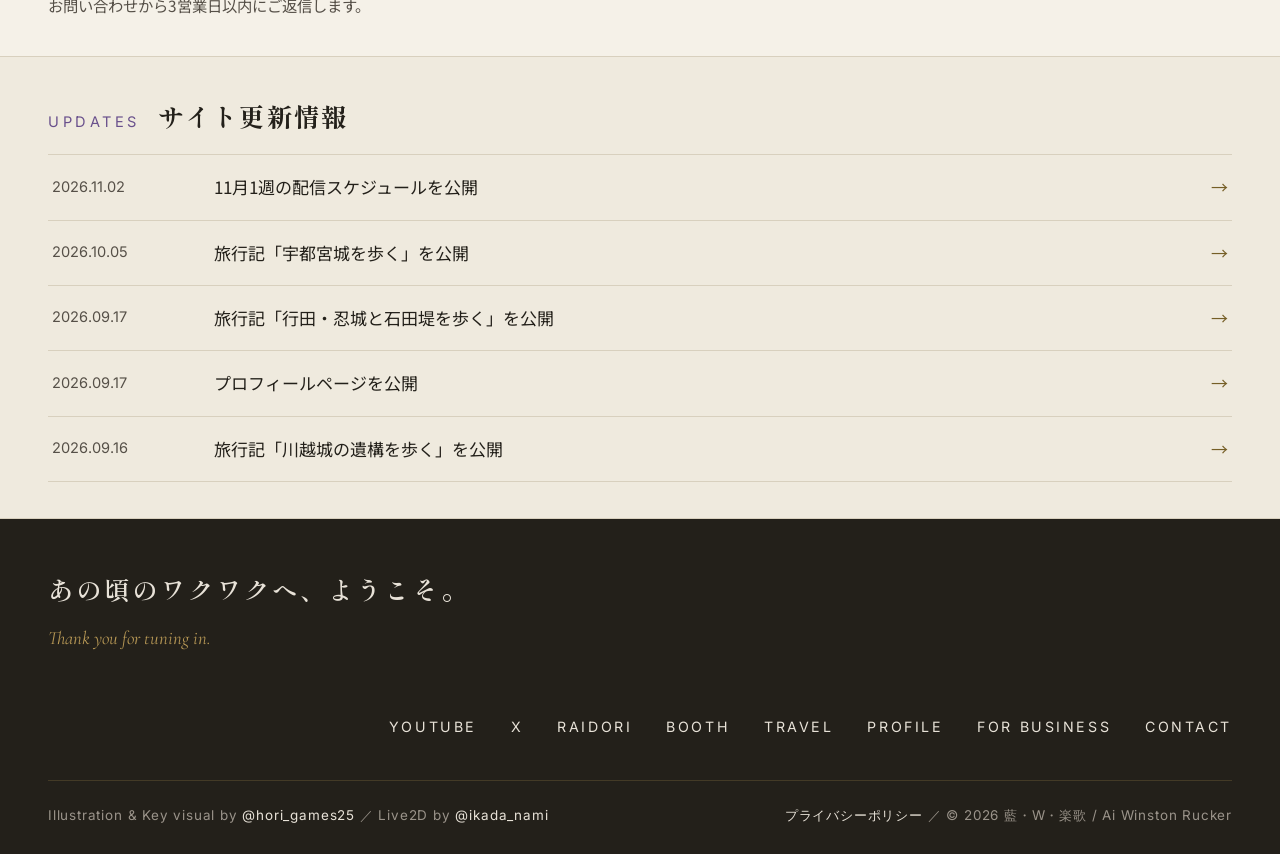
==== commit 29a0035a: "サイト更新 2026-11-02" ====
--- a/index.html
+++ b/index.html
@@ -127,7 +127,7 @@
 <section class="wrap masthead" id="top">
   <div class="masthead-inner">
     <h1>藍・<b>W</b>・楽歌</h1>
-    <p class="issue" id="issueRange">2026.10.26 — 11.01 ／ WEEKLY SCHEDULE</p>
+    <p class="issue" id="issueRange">2026.11.02 — 11.08 ／ WEEKLY SCHEDULE</p>
   </div>
 </section>
 
@@ -137,7 +137,7 @@
     <h2 id="coverTitle">大人になっても、<br>遊び足りない。</h2>
     <div class="next-onair">
       <p class="lbl"><span class="lamp" aria-hidden="true"></span><span class="cap">NEXT ON AIR</span></p>
-      <p class="val" id="nextOnAir">10.26 月 21:00 ／ AlternativeRadio #33</p>
+      <p class="val" id="nextOnAir">11.02 月 21:00 ／ AlternativeRadio #34</p>
     </div>
     <div class="cover-actions">
       <a class="btn btn-solid" href="https://www.youtube.com/@i_w_r_v?sub_confirmation=1" target="_blank" rel="noopener" data-analytics-event="youtube_subscribe_cover_click">YouTubeでチャンネル登録</a>
@@ -194,7 +194,7 @@
   <div class="sec-head" style="margin-bottom:18px;">
     <span class="eyebrow">Weekly Schedule</span>
     <h2 class="sec-title" id="programmeTitle">今週の番組表</h2>
-    <span class="sec-note" id="weekPeriod">2026.10.26 — 11.01</span>
+    <span class="sec-note" id="weekPeriod">2026.11.02 — 11.08</span>
     <span class="legend">
       <span><i class="sw-radio" aria-hidden="true"></i>ラジオ</span>
       <span><i class="sw-sing" aria-hidden="true"></i>歌枠</span>
@@ -207,28 +207,28 @@
 
   <!-- PC：7列（放送のない日は細い列）。JSON取得失敗時はこの初期値がそのまま残る -->
   <div class="week" id="week">
-    <div class="day"><div class="day-head"><span class="d">26</span><span class="w">MON</span></div>
-      <div class="prog radio"><div class="time">21:00</div><div class="ttl">AlternativeRadio #33</div><div class="gen">ラジオ番組</div></div></div>
-    <div class="day"><div class="day-head"><span class="d">27</span><span class="w">TUE</span></div>
-      <div class="prog sing"><div class="time">20:00</div><div class="ttl">僕らはいつだって青春だ！爽やかロックンロール歌枠／深海から存在を叫ぶミスチル歌枠</div></div></div>
-    <div class="day off"><div class="day-head"><span class="d">28</span><span class="w">WED</span></div>
+    <div class="day"><div class="day-head"><span class="d">2</span><span class="w">MON</span></div>
+      <div class="prog radio"><div class="time">21:00</div><div class="ttl">AlternativeRadio #34</div><div class="gen">ラジオ番組</div></div></div>
+    <div class="day"><div class="day-head"><span class="d">3</span><span class="w">TUE</span></div>
+      <div class="prog game"><div class="time">17:15</div><div class="ttl">爆弾解除コラボ凸待ち参加</div></div></div>
+    <div class="day off"><div class="day-head"><span class="d">4</span><span class="w">WED</span></div>
       <p class="off-txt">おやすみ</p></div>
-    <div class="day off"><div class="day-head"><span class="d">29</span><span class="w">THU</span></div>
+    <div class="day off"><div class="day-head"><span class="d">5</span><span class="w">THU</span></div>
       <p class="off-txt">おやすみ</p></div>
-    <div class="day"><div class="day-head"><span class="d">30</span><span class="w">FRI</span></div>
-      <div class="prog game"><div class="time">20:00</div><div class="ttl">キャッスルヴァニア ベルモンドカース #3</div></div></div>
-    <div class="day off"><div class="day-head"><span class="d">31</span><span class="w">SAT</span></div>
+    <div class="day"><div class="day-head"><span class="d">6</span><span class="w">FRI</span></div>
+      <div class="prog sp"><div class="time">21:00</div><div class="ttl">第1回 霞が関文学早押しクイズ 名曲編</div></div></div>
+    <div class="day off"><div class="day-head"><span class="d">7</span><span class="w">SAT</span></div>
       <p class="off-txt">おやすみ</p></div>
-    <div class="day off"><div class="day-head"><span class="d">1</span><span class="w">SUN</span></div>
-      <p class="off-txt">未定</p></div>
+    <div class="day off"><div class="day-head"><span class="d">8</span><span class="w">SUN</span></div>
+      <p class="off-txt">おやすみ</p></div>
   </div>
 
   <!-- スマホ：放送のある日だけ並べ、おやすみ・未定は最後の1行にまとめる -->
   <ul class="week-list" id="weekList">
-    <li><div class="row"><span class="date">26</span><span class="dow">MON</span><span class="time">21:00</span><span class="ttl">AlternativeRadio #33</span><span class="dot sw-radio" aria-hidden="true"></span></div></li>
-    <li><div class="row"><span class="date">27</span><span class="dow">TUE</span><span class="time">20:00</span><span class="ttl">僕らはいつだって青春だ！爽やかロックンロール歌枠／深海から存在を叫ぶミスチル歌枠</span><span class="dot sw-sing" aria-hidden="true"></span></div></li>
-    <li><div class="row"><span class="date">30</span><span class="dow">FRI</span><span class="time">20:00</span><span class="ttl">キャッスルヴァニア ベルモンドカース #3</span><span class="dot sw-game" aria-hidden="true"></span></div></li>
-    <li class="off rest"><div class="row"><span class="lbl">ほかの日</span><span class="ttl">28〜29日・31日 おやすみ ／ 1日 未定</span></div></li>
+    <li><div class="row"><span class="date">2</span><span class="dow">MON</span><span class="time">21:00</span><span class="ttl">AlternativeRadio #34</span><span class="dot sw-radio" aria-hidden="true"></span></div></li>
+    <li><div class="row"><span class="date">3</span><span class="dow">TUE</span><span class="time">17:15</span><span class="ttl">爆弾解除コラボ凸待ち参加</span><span class="dot sw-game" aria-hidden="true"></span></div></li>
+    <li><div class="row"><span class="date">6</span><span class="dow">FRI</span><span class="time">21:00</span><span class="ttl">第1回 霞が関文学早押しクイズ 名曲編</span><span class="dot sw-sp" aria-hidden="true"></span></div></li>
+    <li class="off rest"><div class="row"><span class="lbl">ほかの日</span><span class="ttl">4〜5日・7〜8日 おやすみ</span></div></li>
   </ul>
 
   <div class="programme-foot">
@@ -343,7 +343,7 @@
     <h2 class="sec-title" id="updatesTitle">サイト更新情報</h2>
   </div>
   <ul class="updates-list" id="updatesList">
-    <li><a href="#programme"><time datetime="2026-10-25">2026.10.25</time><span>10月5週の配信スケジュールを公開</span><span class="arrow" aria-hidden="true">→</span></a></li>
+    <li><a href="#programme"><time datetime="2026-11-02">2026.11.02</time><span>11月1週の配信スケジュールを公開</span><span class="arrow" aria-hidden="true">→</span></a></li>
     <li><a href="travel/castle/utsunomiya/"><time datetime="2026-10-05">2026.10.05</time><span>旅行記「宇都宮城を歩く」を公開</span><span class="arrow" aria-hidden="true">→</span></a></li>
     <li><a href="travel/castle/oshi/"><time datetime="2026-09-17">2026.09.17</time><span>旅行記「行田・忍城と石田堤を歩く」を公開</span><span class="arrow" aria-hidden="true">→</span></a></li>
     <li><a href="profile/"><time datetime="2026-09-17">2026.09.17</time><span>プロフィールページを公開</span><span class="arrow" aria-hidden="true">→</span></a></li>
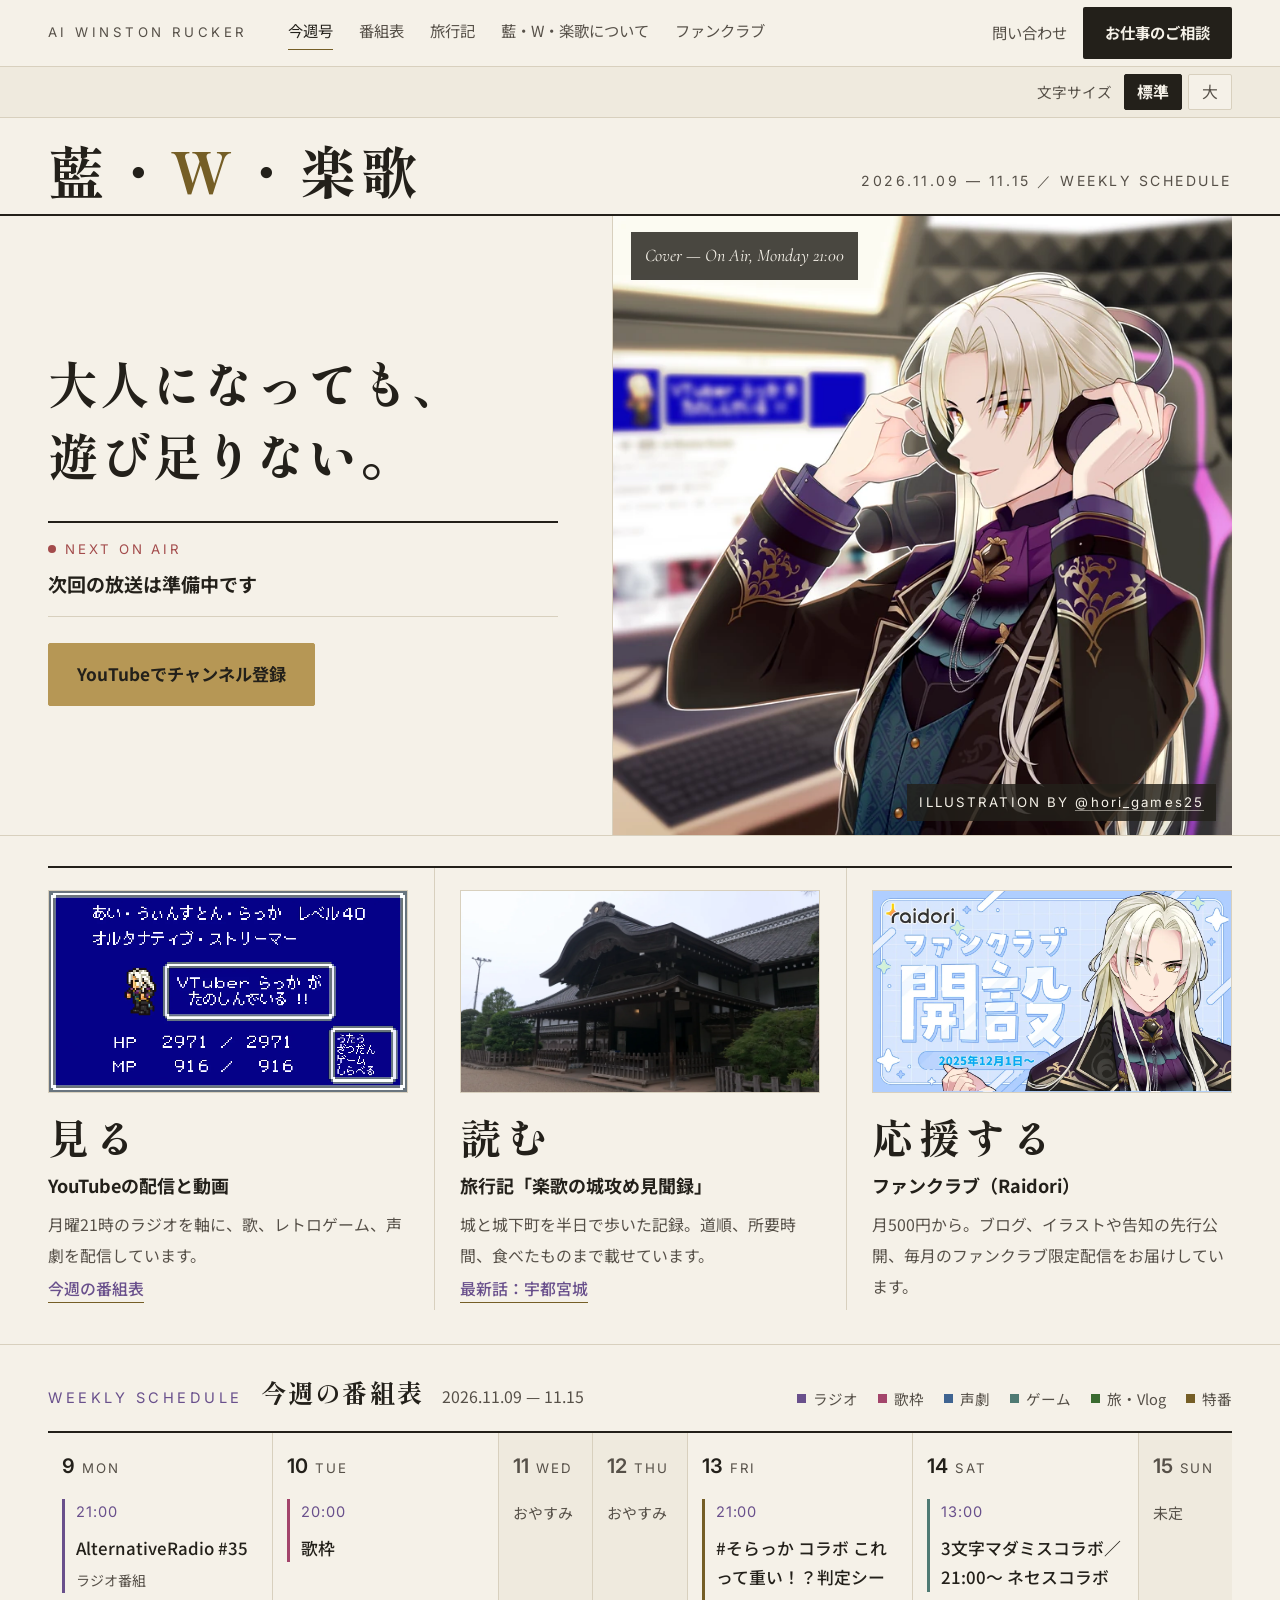
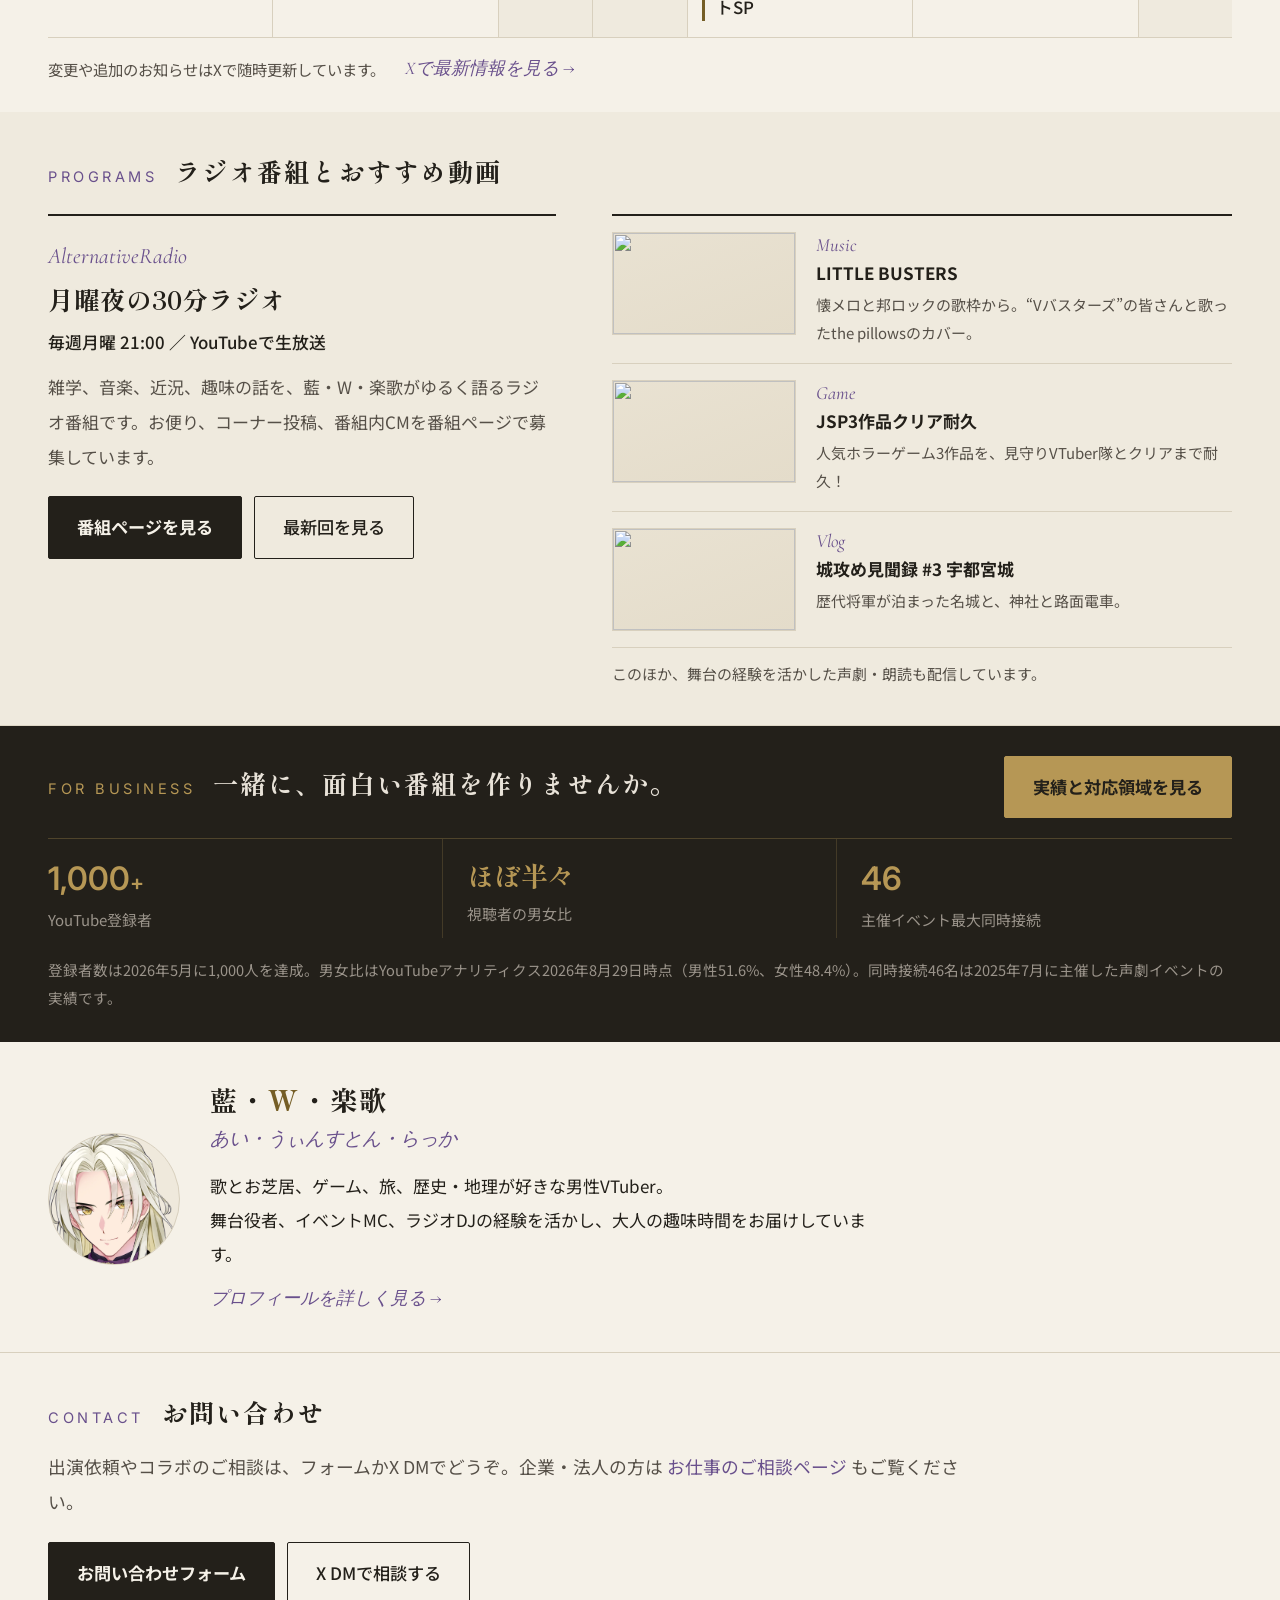
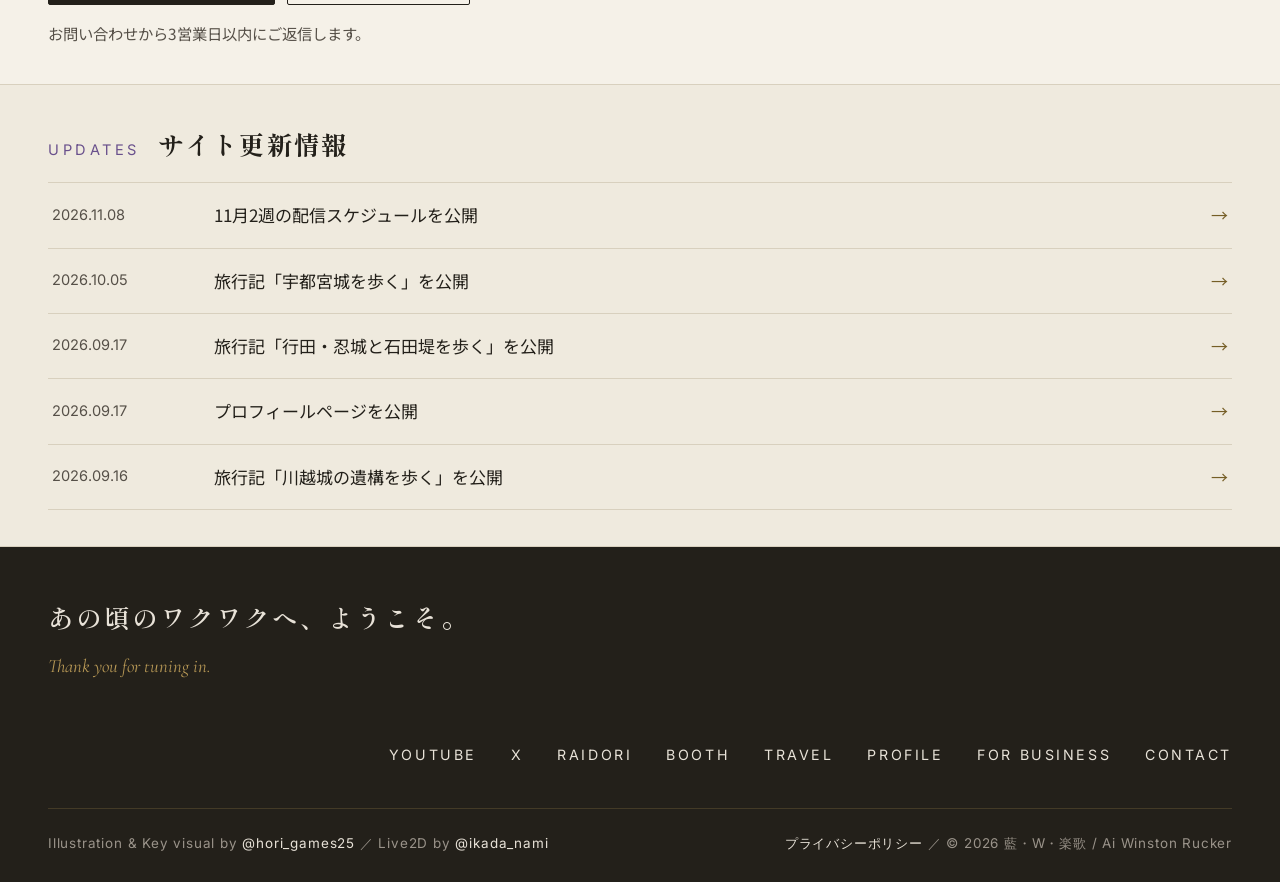
==== commit 2b44fdb8: "サイト更新 2026-11-08" ====
--- a/index.html
+++ b/index.html
@@ -127,7 +127,7 @@
 <section class="wrap masthead" id="top">
   <div class="masthead-inner">
     <h1>藍・<b>W</b>・楽歌</h1>
-    <p class="issue" id="issueRange">2026.11.02 — 11.08 ／ WEEKLY SCHEDULE</p>
+    <p class="issue" id="issueRange">2026.11.09 — 11.15 ／ WEEKLY SCHEDULE</p>
   </div>
 </section>
 
@@ -137,7 +137,7 @@
     <h2 id="coverTitle">大人になっても、<br>遊び足りない。</h2>
     <div class="next-onair">
       <p class="lbl"><span class="lamp" aria-hidden="true"></span><span class="cap">NEXT ON AIR</span></p>
-      <p class="val" id="nextOnAir">11.02 月 21:00 ／ AlternativeRadio #34</p>
+      <p class="val" id="nextOnAir">11.09 月 21:00 ／ AlternativeRadio #35</p>
     </div>
     <div class="cover-actions">
       <a class="btn btn-solid" href="https://www.youtube.com/@i_w_r_v?sub_confirmation=1" target="_blank" rel="noopener" data-analytics-event="youtube_subscribe_cover_click">YouTubeでチャンネル登録</a>
@@ -194,7 +194,7 @@
   <div class="sec-head" style="margin-bottom:18px;">
     <span class="eyebrow">Weekly Schedule</span>
     <h2 class="sec-title" id="programmeTitle">今週の番組表</h2>
-    <span class="sec-note" id="weekPeriod">2026.11.02 — 11.08</span>
+    <span class="sec-note" id="weekPeriod">2026.11.09 — 11.15</span>
     <span class="legend">
       <span><i class="sw-radio" aria-hidden="true"></i>ラジオ</span>
       <span><i class="sw-sing" aria-hidden="true"></i>歌枠</span>
@@ -207,28 +207,29 @@
 
   <!-- PC：7列（放送のない日は細い列）。JSON取得失敗時はこの初期値がそのまま残る -->
   <div class="week" id="week">
-    <div class="day"><div class="day-head"><span class="d">2</span><span class="w">MON</span></div>
-      <div class="prog radio"><div class="time">21:00</div><div class="ttl">AlternativeRadio #34</div><div class="gen">ラジオ番組</div></div></div>
-    <div class="day"><div class="day-head"><span class="d">3</span><span class="w">TUE</span></div>
-      <div class="prog game"><div class="time">17:15</div><div class="ttl">爆弾解除コラボ凸待ち参加</div></div></div>
-    <div class="day off"><div class="day-head"><span class="d">4</span><span class="w">WED</span></div>
+    <div class="day"><div class="day-head"><span class="d">9</span><span class="w">MON</span></div>
+      <div class="prog radio"><div class="time">21:00</div><div class="ttl">AlternativeRadio #35</div><div class="gen">ラジオ番組</div></div></div>
+    <div class="day"><div class="day-head"><span class="d">10</span><span class="w">TUE</span></div>
+      <div class="prog sing"><div class="time">20:00</div><div class="ttl">歌枠</div></div></div>
+    <div class="day off"><div class="day-head"><span class="d">11</span><span class="w">WED</span></div>
       <p class="off-txt">おやすみ</p></div>
-    <div class="day off"><div class="day-head"><span class="d">5</span><span class="w">THU</span></div>
+    <div class="day off"><div class="day-head"><span class="d">12</span><span class="w">THU</span></div>
       <p class="off-txt">おやすみ</p></div>
-    <div class="day"><div class="day-head"><span class="d">6</span><span class="w">FRI</span></div>
-      <div class="prog sp"><div class="time">21:00</div><div class="ttl">第1回 霞が関文学早押しクイズ 名曲編</div></div></div>
-    <div class="day off"><div class="day-head"><span class="d">7</span><span class="w">SAT</span></div>
-      <p class="off-txt">おやすみ</p></div>
-    <div class="day off"><div class="day-head"><span class="d">8</span><span class="w">SUN</span></div>
-      <p class="off-txt">おやすみ</p></div>
+    <div class="day"><div class="day-head"><span class="d">13</span><span class="w">FRI</span></div>
+      <div class="prog sp"><div class="time">21:00</div><div class="ttl">#そらっか コラボ これって重い！？判定シートSP</div></div></div>
+    <div class="day"><div class="day-head"><span class="d">14</span><span class="w">SAT</span></div>
+      <div class="prog game"><div class="time">13:00</div><div class="ttl">3文字マダミスコラボ／21:00〜 ネセスコラボ</div></div></div>
+    <div class="day off"><div class="day-head"><span class="d">15</span><span class="w">SUN</span></div>
+      <p class="off-txt">未定</p></div>
   </div>
 
   <!-- スマホ：放送のある日だけ並べ、おやすみ・未定は最後の1行にまとめる -->
   <ul class="week-list" id="weekList">
-    <li><div class="row"><span class="date">2</span><span class="dow">MON</span><span class="time">21:00</span><span class="ttl">AlternativeRadio #34</span><span class="dot sw-radio" aria-hidden="true"></span></div></li>
-    <li><div class="row"><span class="date">3</span><span class="dow">TUE</span><span class="time">17:15</span><span class="ttl">爆弾解除コラボ凸待ち参加</span><span class="dot sw-game" aria-hidden="true"></span></div></li>
-    <li><div class="row"><span class="date">6</span><span class="dow">FRI</span><span class="time">21:00</span><span class="ttl">第1回 霞が関文学早押しクイズ 名曲編</span><span class="dot sw-sp" aria-hidden="true"></span></div></li>
-    <li class="off rest"><div class="row"><span class="lbl">ほかの日</span><span class="ttl">4〜5日・7〜8日 おやすみ</span></div></li>
+    <li><div class="row"><span class="date">9</span><span class="dow">MON</span><span class="time">21:00</span><span class="ttl">AlternativeRadio #35</span><span class="dot sw-radio" aria-hidden="true"></span></div></li>
+    <li><div class="row"><span class="date">10</span><span class="dow">TUE</span><span class="time">20:00</span><span class="ttl">歌枠</span><span class="dot sw-sing" aria-hidden="true"></span></div></li>
+    <li><div class="row"><span class="date">13</span><span class="dow">FRI</span><span class="time">21:00</span><span class="ttl">#そらっか コラボ これって重い！？判定シートSP</span><span class="dot sw-sp" aria-hidden="true"></span></div></li>
+    <li><div class="row"><span class="date">14</span><span class="dow">SAT</span><span class="time">13:00</span><span class="ttl">3文字マダミスコラボ／21:00〜 ネセスコラボ</span><span class="dot sw-game" aria-hidden="true"></span></div></li>
+    <li class="off rest"><div class="row"><span class="lbl">ほかの日</span><span class="ttl">11〜12日 おやすみ ／ 15日 未定</span></div></li>
   </ul>
 
   <div class="programme-foot">
@@ -343,7 +344,7 @@
     <h2 class="sec-title" id="updatesTitle">サイト更新情報</h2>
   </div>
   <ul class="updates-list" id="updatesList">
-    <li><a href="#programme"><time datetime="2026-11-02">2026.11.02</time><span>11月1週の配信スケジュールを公開</span><span class="arrow" aria-hidden="true">→</span></a></li>
+    <li><a href="#programme"><time datetime="2026-11-08">2026.11.08</time><span>11月2週の配信スケジュールを公開</span><span class="arrow" aria-hidden="true">→</span></a></li>
     <li><a href="travel/castle/utsunomiya/"><time datetime="2026-10-05">2026.10.05</time><span>旅行記「宇都宮城を歩く」を公開</span><span class="arrow" aria-hidden="true">→</span></a></li>
     <li><a href="travel/castle/oshi/"><time datetime="2026-09-17">2026.09.17</time><span>旅行記「行田・忍城と石田堤を歩く」を公開</span><span class="arrow" aria-hidden="true">→</span></a></li>
     <li><a href="profile/"><time datetime="2026-09-17">2026.09.17</time><span>プロフィールページを公開</span><span class="arrow" aria-hidden="true">→</span></a></li>
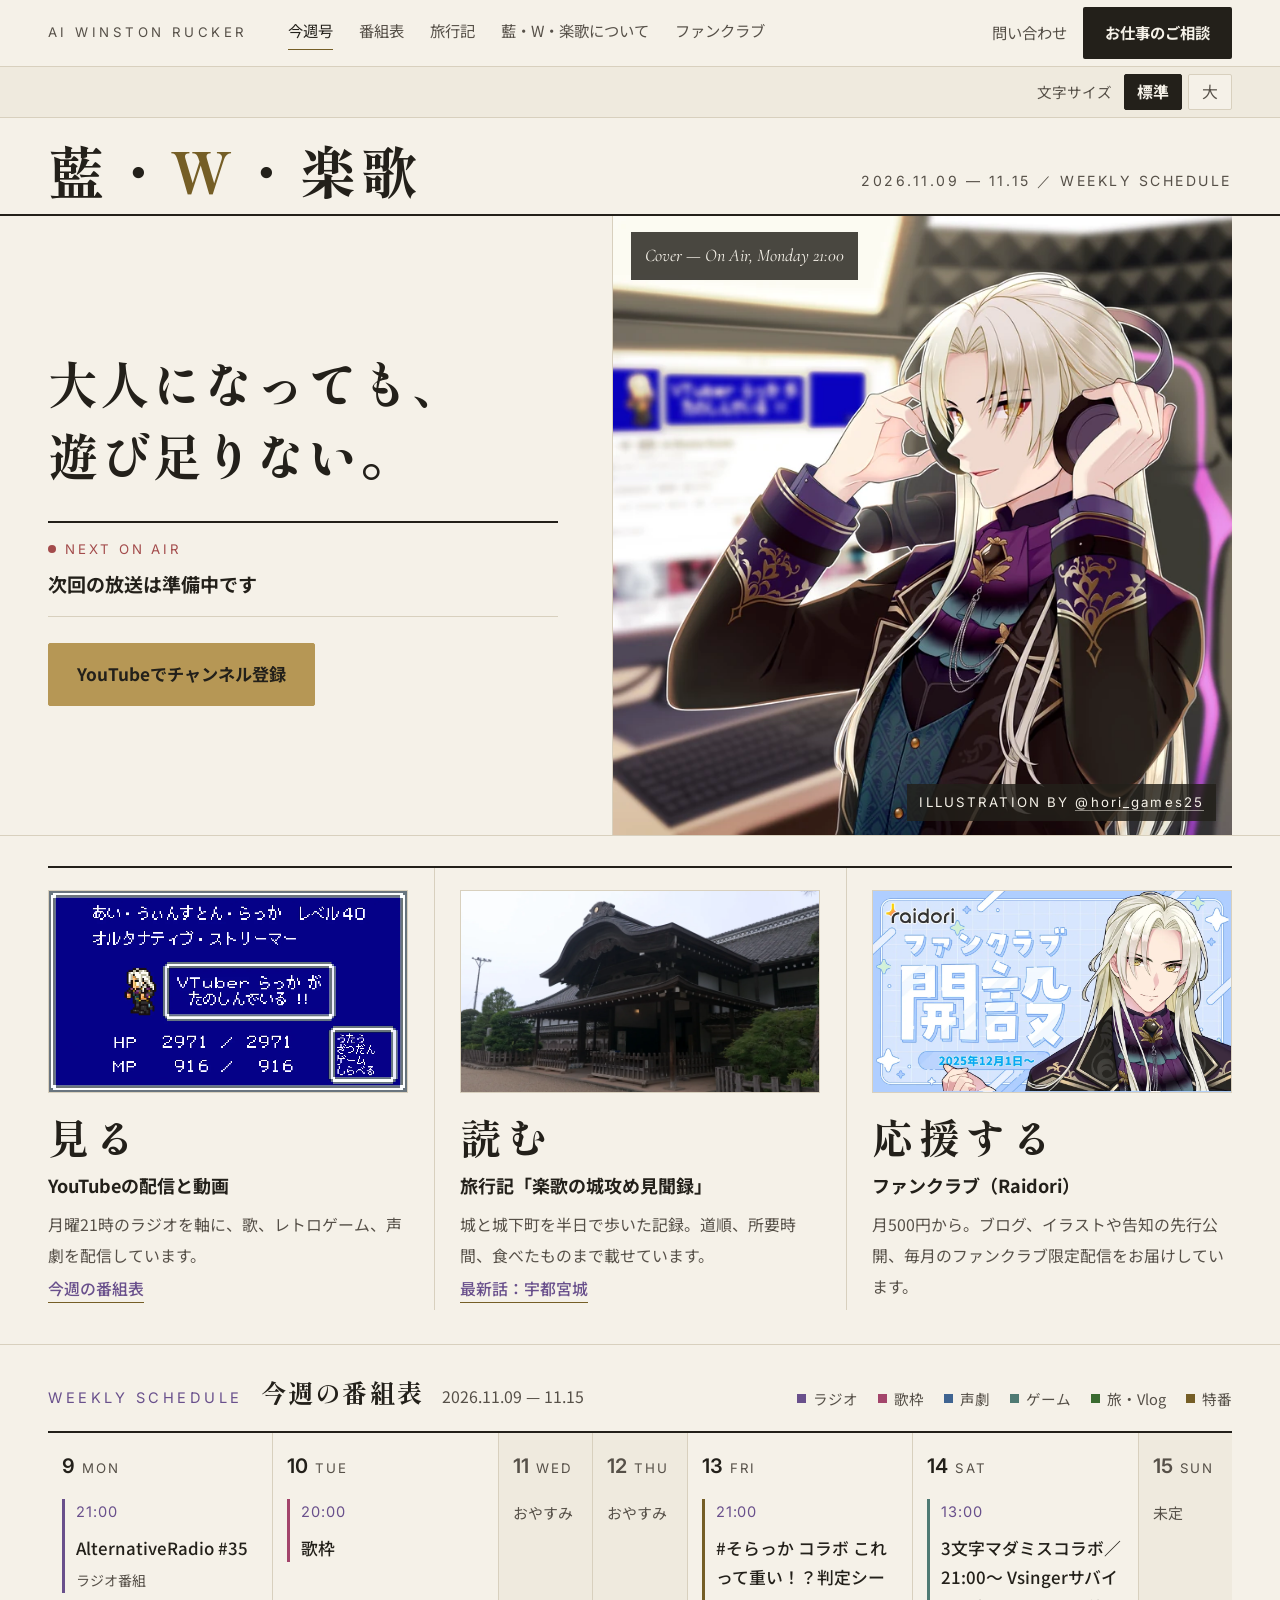
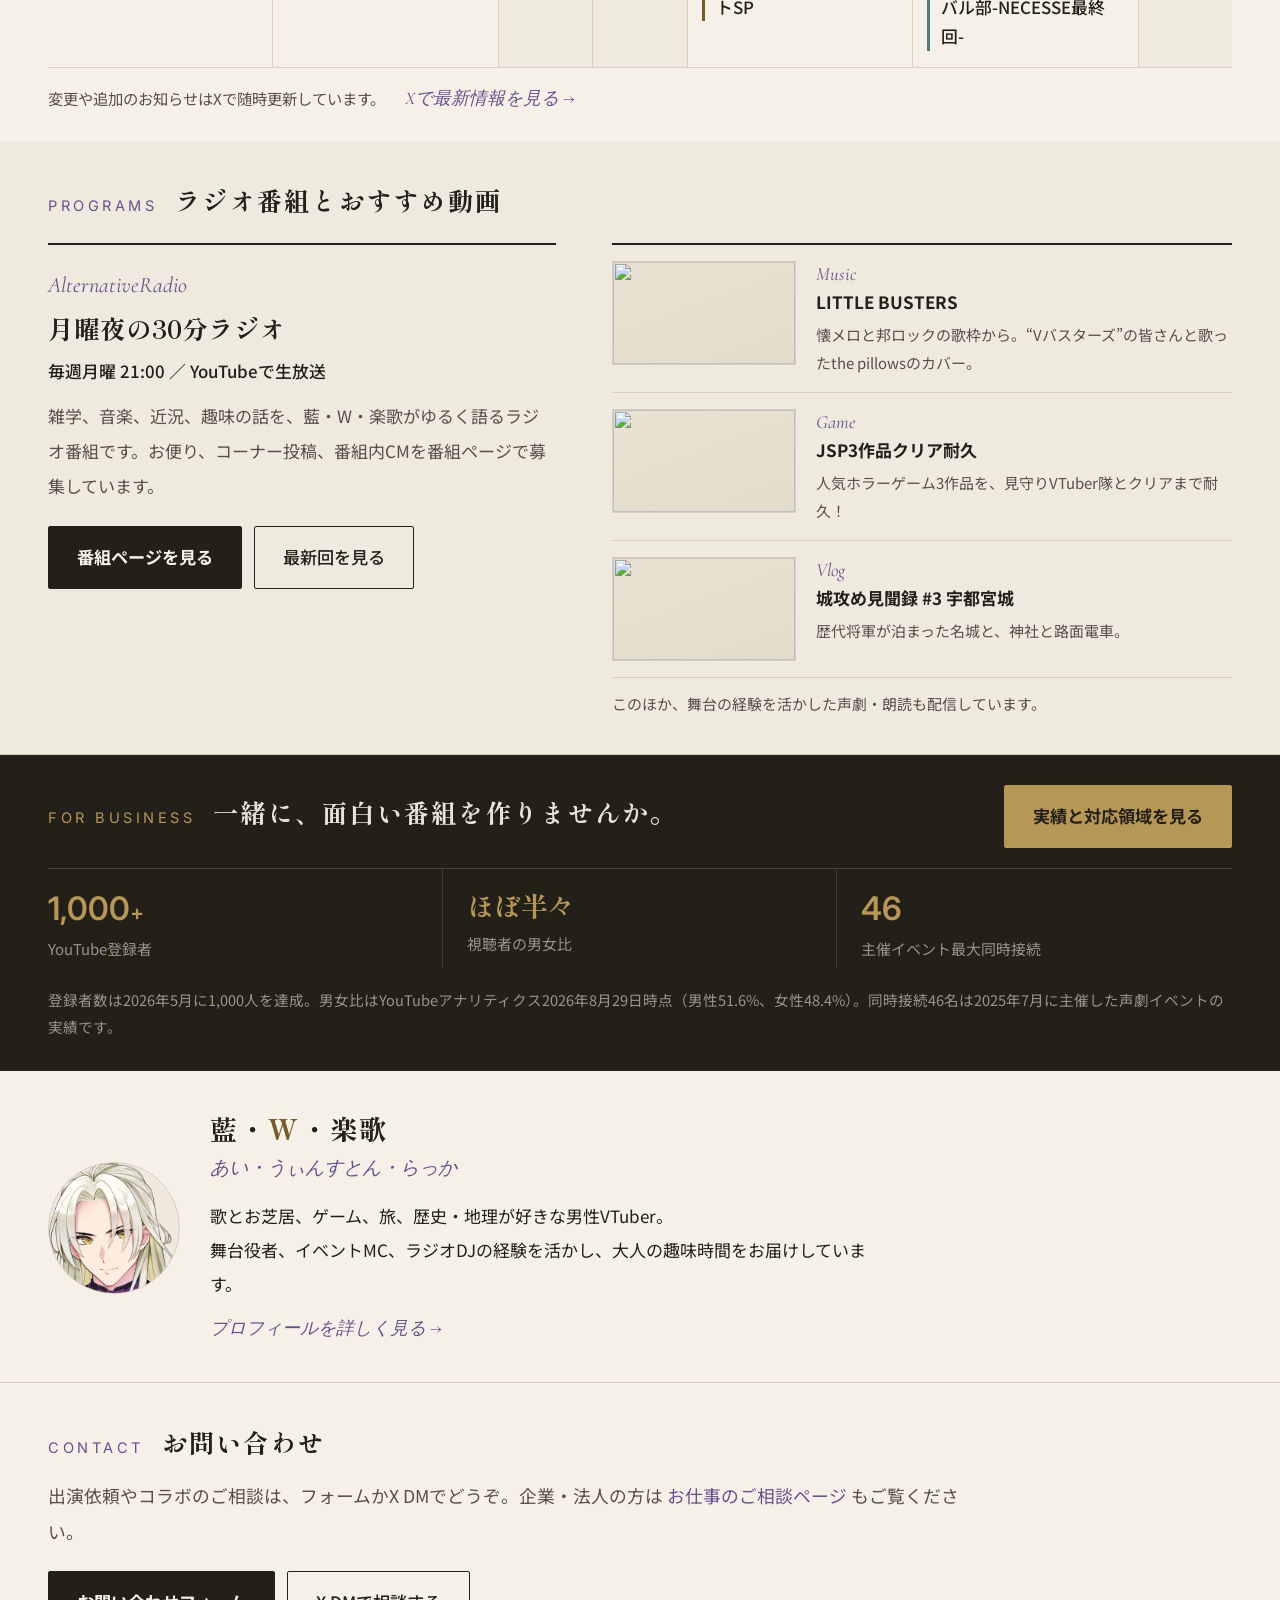
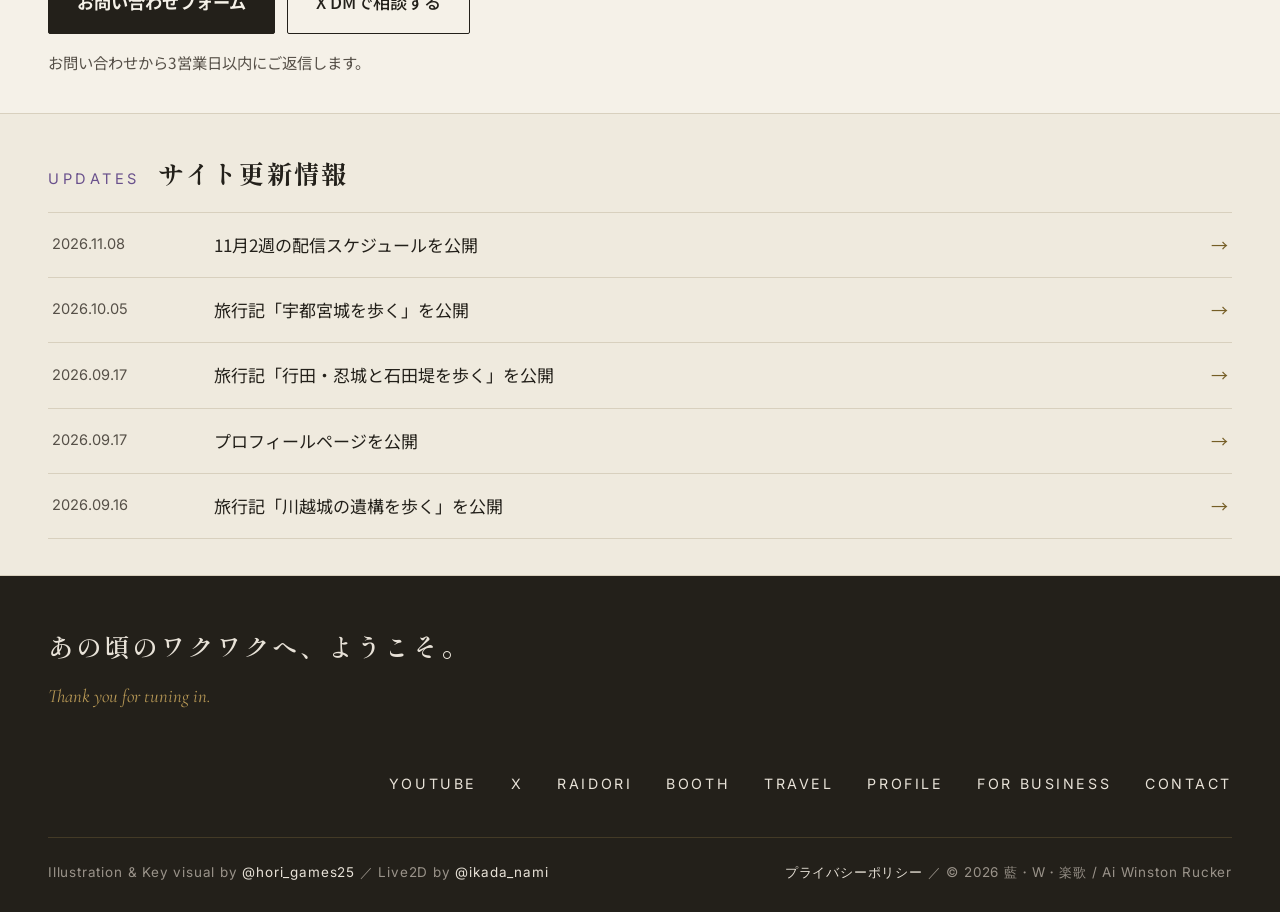
==== commit 3c8a4c06: "サイト更新 2026-11-08" ====
--- a/index.html
+++ b/index.html
@@ -218,7 +218,7 @@
     <div class="day"><div class="day-head"><span class="d">13</span><span class="w">FRI</span></div>
       <div class="prog sp"><div class="time">21:00</div><div class="ttl">#そらっか コラボ これって重い！？判定シートSP</div></div></div>
     <div class="day"><div class="day-head"><span class="d">14</span><span class="w">SAT</span></div>
-      <div class="prog game"><div class="time">13:00</div><div class="ttl">3文字マダミスコラボ／21:00〜 ネセスコラボ</div></div></div>
+      <div class="prog game"><div class="time">13:00</div><div class="ttl">3文字マダミスコラボ／21:00〜 Vsingerサバイバル部-NECESSE最終回-</div></div></div>
     <div class="day off"><div class="day-head"><span class="d">15</span><span class="w">SUN</span></div>
       <p class="off-txt">未定</p></div>
   </div>
@@ -228,7 +228,7 @@
     <li><div class="row"><span class="date">9</span><span class="dow">MON</span><span class="time">21:00</span><span class="ttl">AlternativeRadio #35</span><span class="dot sw-radio" aria-hidden="true"></span></div></li>
     <li><div class="row"><span class="date">10</span><span class="dow">TUE</span><span class="time">20:00</span><span class="ttl">歌枠</span><span class="dot sw-sing" aria-hidden="true"></span></div></li>
     <li><div class="row"><span class="date">13</span><span class="dow">FRI</span><span class="time">21:00</span><span class="ttl">#そらっか コラボ これって重い！？判定シートSP</span><span class="dot sw-sp" aria-hidden="true"></span></div></li>
-    <li><div class="row"><span class="date">14</span><span class="dow">SAT</span><span class="time">13:00</span><span class="ttl">3文字マダミスコラボ／21:00〜 ネセスコラボ</span><span class="dot sw-game" aria-hidden="true"></span></div></li>
+    <li><div class="row"><span class="date">14</span><span class="dow">SAT</span><span class="time">13:00</span><span class="ttl">3文字マダミスコラボ／21:00〜 Vsingerサバイバル部-NECESSE最終回-</span><span class="dot sw-game" aria-hidden="true"></span></div></li>
     <li class="off rest"><div class="row"><span class="lbl">ほかの日</span><span class="ttl">11〜12日 おやすみ ／ 15日 未定</span></div></li>
   </ul>
 
